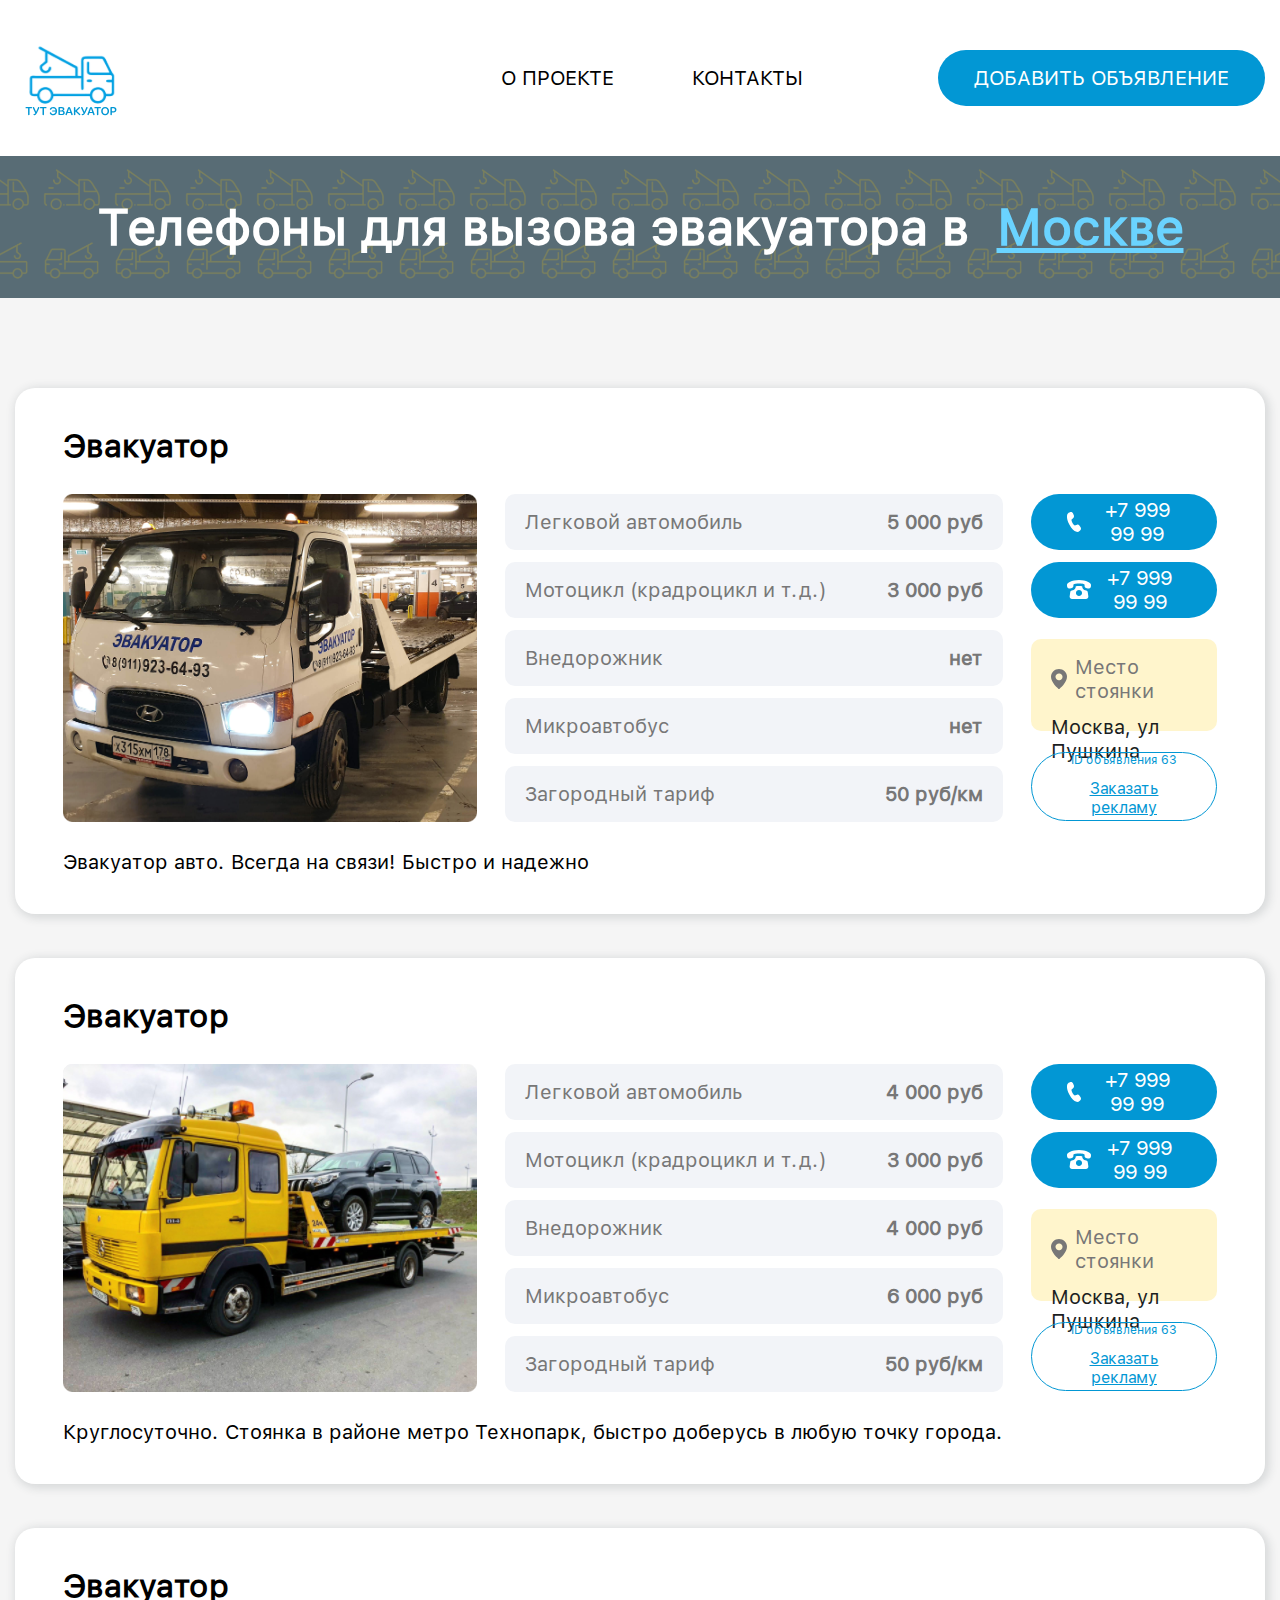
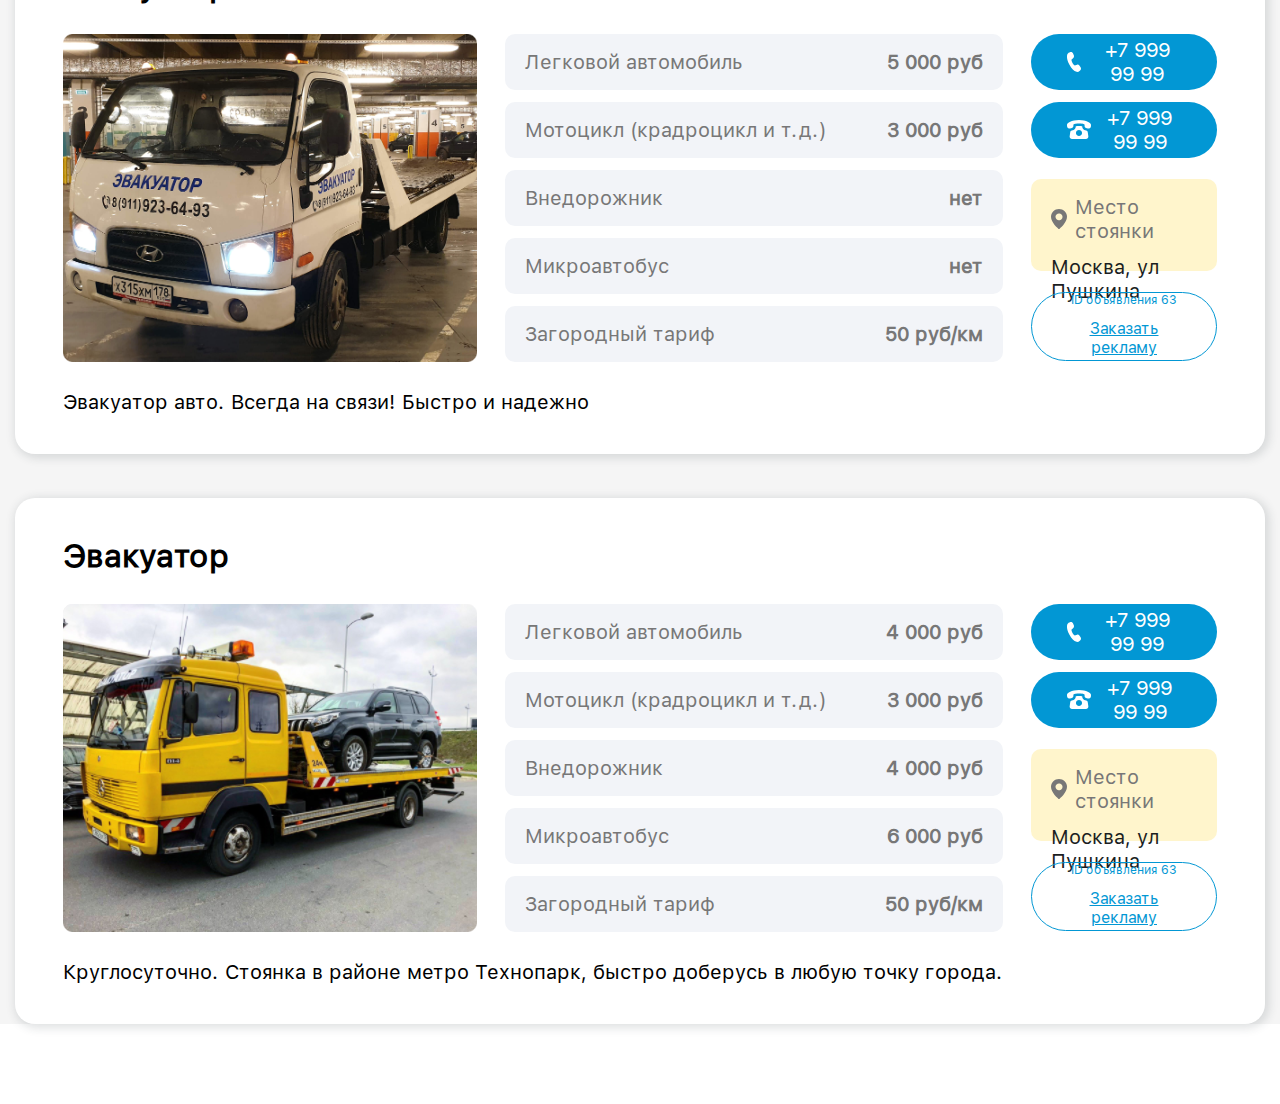
==== index.html @ b0861f3a "Finished with banner section" ====
<!DOCTYPE html>
<html lang="ru">

<head>
	<title>ТУТ ЭВАКУАТОР</title>
	<meta http-equiv="Content-type" content="text/html;charset=UTF-8" />
	<meta name="format-detection" content="telephone=no">
	<meta http-equiv="X-UA-Compatible" content="IE=edge">
	<link rel="stylesheet" href="https://cdn.jsdelivr.net/npm/swiper@10/swiper-bundle.min.css" />
	<link rel="stylesheet" href="css/style.css" />
	<!-- <link rel="icon" href="img/" type="image/x-icon"> -->
	<meta name="viewport" content="width=device-width, initial-scale=1.0, maximum-scale=1.0, user-scalable=0" />
</head>

<body>
	<div class="wrapper">
		<header class="header">
			<div class="header_container">
				<div class="header__content">
					<img class="header__logo" src="./assets/img/Logo.svg"></img>
					<div class="header__menu menu">
						<div class="menu__icon icon-menu">
							<a href="##"><span>о проекте</span></a>
							<a href="##"><span>контакты</span></a>
						</div>
						<nav class="menu__body">
							<ul class="menu__list">
								<li><a href="##" style="text-transform: uppercase;" class="menu__link">о проекте</a></li>
								<li><a href="##" style="text-transform: uppercase;" class="menu__link">контакты</a></li>
							</ul>
						</nav>
						<a href="##" style="text-transform: uppercase;" class="default__btn header__btn">Добавить
							объявление</a>
					</div>
				</div>
			</div>
		</header>
		<main class="main">
			<section class="banner">
				<div class="banner-bg">
					<div class="banner-bg_top"></div>
					<div class="banner-bg_bottom"></div>
					<h1>Телефоны для вызова эвакуатора в &nbsp; <span>Москве</span></h1>
				</div>
				<div class="banner__container">
					<div class="banner__content">
						<ul class="banner__list">
							<li class="banner__list-item">
								<p>Эвакуатор</p>
								<div class="banner__block">
									<img src="./assets/img/Ev1.png" alt="Evacuator1">
									<ul class="ev-param">
										<li class="ev-param-item">
											<span>Легковой автомобиль</span>
											<span>5 000 руб</span>
										</li>
										<li class="ev-param-item">
											<span>Мотоцикл (крадроцикл и т.д.)</span>
											<span>3 000 руб</span>
										</li>
										<li class="ev-param-item">
											<span>Внедорожник</span>
											<span>нет</span>
										</li>
										<li class="ev-param-item">
											<span>Микроавтобус</span>
											<span>нет</span>
										</li>
										<li class="ev-param-item">
											<span>Загородный тариф</span>
											<span>50 руб/км</span>
										</li>
									</ul>
									<div class="banner__btn-block">
										<a href="##" style="text-transform: uppercase;" class="default__btn banner-btn">
											<img style="width: 14px; height: 20px;" src="./assets/icon/phone.svg" alt="phone">
											+7 999 99 99
										</a>
										<a href="##" style="text-transform: uppercase;" class="default__btn banner-btn">
											<img style="width: 24px; height: 19px;" src="./assets/icon/st-tel.svg" alt="st-tel">
											+7 999 99 99
										</a>
										<div class="banner__stop">
											<span>
												<img style="width: 16px; height: 20px;" src="./assets/icon/dot.svg" alt="dotMap">
												Место стоянки
											</span>
											<span>Москва, ул Пушкина</span>
										</div>
										<a href="##" class="ev-btn">
											<span>ID объявления 63</span>
											<span>Заказать рекламу</span>
										</a>
									</div>
								</div>
								<span>Эвакуатор авто. Всегда на связи! Быстро и надежно</span>
							</li>
							<li class="banner__list-item">
								<p>Эвакуатор</p>
								<div class="banner__block">
									<img src="./assets/img/Ev2.png" alt="Evacuator2">
									<ul class="ev-param">
										<li class="ev-param-item">
											<span>Легковой автомобиль</span>
											<span>4 000 руб</span>
										</li>
										<li class="ev-param-item">
											<span>Мотоцикл (крадроцикл и т.д.)</span>
											<span>3 000 руб</span>
										</li>
										<li class="ev-param-item">
											<span>Внедорожник</span>
											<span>4 000 руб</span>
										</li>
										<li class="ev-param-item">
											<span>Микроавтобус</span>
											<span>6 000 руб</span>
										</li>
										<li class="ev-param-item">
											<span>Загородный тариф</span>
											<span>50 руб/км</span>
										</li>
									</ul>
									<div class="banner__btn-block">
										<a href="##" style="text-transform: uppercase;" class="default__btn banner-btn">
											<img style="width: 14px; height: 20px;" src="./assets/icon/phone.svg" alt="phone">
											+7 999 99 99
										</a>
										<a href="##" style="text-transform: uppercase;" class="default__btn banner-btn">
											<img style="width: 24px; height: 19px;" src="./assets/icon/st-tel.svg" alt="st-tel">
											+7 999 99 99
										</a>
										<div class="banner__stop">
											<span>
												<img style="width: 16px; height: 20px;" src="./assets/icon/dot.svg" alt="dotMap">
												Место стоянки
											</span>
											<span>Москва, ул Пушкина</span>
										</div>
										<a href="##" class="ev-btn">
											<span>ID объявления 63</span>
											<span>Заказать рекламу</span>
										</a>
									</div>
								</div>
								<span>Круглосуточно. Стоянка в районе метро Технопарк, быстро доберусь в любую точку
									города.</span>
							</li>
							<li class="banner__list-item">
								<p>Эвакуатор</p>
								<div class="banner__block">
									<img src="./assets/img/Ev1.png" alt="Evacuator1">
									<ul class="ev-param">
										<li class="ev-param-item">
											<span>Легковой автомобиль</span>
											<span>5 000 руб</span>
										</li>
										<li class="ev-param-item">
											<span>Мотоцикл (крадроцикл и т.д.)</span>
											<span>3 000 руб</span>
										</li>
										<li class="ev-param-item">
											<span>Внедорожник</span>
											<span>нет</span>
										</li>
										<li class="ev-param-item">
											<span>Микроавтобус</span>
											<span>нет</span>
										</li>
										<li class="ev-param-item">
											<span>Загородный тариф</span>
											<span>50 руб/км</span>
										</li>
									</ul>
									<div class="banner__btn-block">
										<a href="##" style="text-transform: uppercase;" class="default__btn banner-btn">
											<img style="width: 14px; height: 20px;" src="./assets/icon/phone.svg" alt="phone">
											+7 999 99 99
										</a>
										<a href="##" style="text-transform: uppercase;" class="default__btn banner-btn">
											<img style="width: 24px; height: 19px;" src="./assets/icon/st-tel.svg" alt="st-tel">
											+7 999 99 99
										</a>
										<div class="banner__stop">
											<span>
												<img style="width: 16px; height: 20px;" src="./assets/icon/dot.svg" alt="dotMap">
												Место стоянки
											</span>
											<span>Москва, ул Пушкина</span>
										</div>
										<a href="##" class="ev-btn">
											<span>ID объявления 63</span>
											<span>Заказать рекламу</span>
										</a>
									</div>
								</div>
								<span>Эвакуатор авто. Всегда на связи! Быстро и надежно</span>
							</li>
							<li class="banner__list-item">
								<p>Эвакуатор</p>
								<div class="banner__block">
									<img src="./assets/img/Ev2.png" alt="Evacuator2">
									<ul class="ev-param">
										<li class="ev-param-item">
											<span>Легковой автомобиль</span>
											<span>4 000 руб</span>
										</li>
										<li class="ev-param-item">
											<span>Мотоцикл (крадроцикл и т.д.)</span>
											<span>3 000 руб</span>
										</li>
										<li class="ev-param-item">
											<span>Внедорожник</span>
											<span>4 000 руб</span>
										</li>
										<li class="ev-param-item">
											<span>Микроавтобус</span>
											<span>6 000 руб</span>
										</li>
										<li class="ev-param-item">
											<span>Загородный тариф</span>
											<span>50 руб/км</span>
										</li>
									</ul>
									<div class="banner__btn-block">
										<a href="##" style="text-transform: uppercase;" class="default__btn banner-btn">
											<img style="width: 14px; height: 20px;" src="./assets/icon/phone.svg" alt="phone">
											+7 999 99 99
										</a>
										<a href="##" style="text-transform: uppercase;" class="default__btn banner-btn">
											<img style="width: 24px; height: 19px;" src="./assets/icon/st-tel.svg" alt="st-tel">
											+7 999 99 99
										</a>
										<div class="banner__stop">
											<span>
												<img style="width: 16px; height: 20px;" src="./assets/icon/dot.svg" alt="dotMap">
												Место стоянки
											</span>
											<span>Москва, ул Пушкина</span>
										</div>
										<a href="##" class="ev-btn">
											<span>ID объявления 63</span>
											<span>Заказать рекламу</span>
										</a>
									</div>
								</div>
								<span>Круглосуточно. Стоянка в районе метро Технопарк, быстро доберусь в любую точку
									города.</span>
							</li>
						</ul>
					</div>
				</div>
			</section>
		</main>
		<footer class="footer"></footer>
	</div>
	<!-- Подключаем Swiper -->
	<script src="https://cdn.jsdelivr.net/npm/swiper@10/swiper-bundle.min.js"></script>
	<!-- Подключаем файл JS скриптов -->
	<!-- <script src="js/headerSwiper.js"></script> -->
</body>

</html>
---- css/style.css ----
@charset "UTF-8";
/*Обнуление*/
* {
  padding: 0;
  margin: 0;
  border: 0;
}

*, *:before, *:after {
  box-sizing: border-box;
}

:focus, :active {
  outline: none;
}

a:focus, a:active {
  outline: none;
}

nav, footer, header, aside {
  display: block;
}

html, body {
  height: 100%;
  width: 100%;
  font-size: 100%;
  line-height: 1;
  font-size: 14px;
  -ms-text-size-adjust: 100%;
  -moz-text-size-adjust: 100%;
  -webkit-text-size-adjust: 100%;
}

input, button, textarea {
  font-family: inherit;
}

input::-ms-clear {
  display: none;
}

button {
  cursor: pointer;
}

button::-moz-focus-inner {
  padding: 0;
  border: 0;
}

a, a:visited {
  text-decoration: none;
}

a:hover {
  text-decoration: none;
}

ul li {
  list-style: none;
}

img {
  vertical-align: top;
}

h1, h2, h3, h4, h5, h6 {
  font-size: inherit;
  font-weight: inherit;
}

/*--------------------*/
:root {
  --white-color: #ffffff;
  --blue-color: #0297d4;
  --black-color: #000000;
  --yellow-color: #fff5cc;
  --grey-color: #f2f4f8;
  --lightblue-color: #36acde;
  --darkblue-color: #077aa9;
  --bluetext-color: #6ad3ff;
  --darkgreen-color: #586c75;
  --grey-background: #f5f5f5;
}

.header_container {
  position: relative;
  top: 0;
  left: 0;
  max-width: 1720px;
  margin: 0 auto;
  padding: 0 15px;
  background-color: var(--white-color);
}

.header__content {
  display: flex;
  height: 156px;
  align-items: center;
  justify-content: space-between;
}

.header__logo {
  cursor: pointer;
}

.menu {
  display: flex;
  align-items: center;
  gap: 135px;
}

.menu__icon {
  display: none;
}

.menu__list {
  display: flex;
}
.menu__list :not(:last-child) {
  margin-right: 78px;
}

.menu__link {
  color: var(--black-color);
  font-size: 20px;
  font-weight: 400;
  line-height: 120%;
  text-transform: uppercase;
}

.default__btn {
  background-color: var(--blue-color);
  color: var(--white-color);
  padding: 16px 36px;
  height: 56px;
  text-transform: uppercase;
  font-size: 20px;
  line-height: 120%;
  border: none;
  text-align: center;
  border-radius: 50px;
  transition: background-color 0.3s ease 0s;
}

.default__btn:hover {
  background-color: var(--lightblue-color);
}

.default__btn:focus:active {
  background-color: var(--darkblue-color);
}

:root {
  --white-color: #ffffff;
  --blue-color: #0297d4;
  --black-color: #000000;
  --yellow-color: #fff5cc;
  --grey-color: #f2f4f8;
  --lightblue-color: #36acde;
  --darkblue-color: #077aa9;
  --bluetext-color: #6ad3ff;
  --darkgreen-color: #586c75;
  --grey-background: #f5f5f5;
}

[class*=__container] {
  max-width: 1430px;
  margin: 0 auto;
  padding: 0 15px;
}

body._lock {
  overflow: hidden;
}

.wrapper {
  overflow: hidden;
  display: flex;
  flex-direction: column;
  min-height: 100%;
}

body {
  font-family: SFProText;
  font-size: 20px;
}

:root {
  --white-color: #ffffff;
  --blue-color: #0297d4;
  --black-color: #000000;
  --yellow-color: #fff5cc;
  --grey-color: #f2f4f8;
  --lightblue-color: #36acde;
  --darkblue-color: #077aa9;
  --bluetext-color: #6ad3ff;
  --darkgreen-color: #586c75;
  --grey-background: #f5f5f5;
}

.banner {
  background-color: var(--grey-background);
}

.banner-bg {
  position: relative;
  height: 142px;
  width: 100%;
  background-color: var(--darkgreen-color);
}
.banner-bg span {
  text-decoration: underline;
  color: var(--bluetext-color);
}

.banner-bg h1 {
  position: absolute;
  width: 100%;
  height: 100%;
  top: 0;
  left: 0;
  color: var(--white-color);
  font-size: 50px;
  line-height: 120%;
  letter-spacing: 0%;
  font-weight: 600;
  display: flex;
  justify-content: center;
  align-items: center;
}

.banner-bg_bottom,
.banner-bg_top {
  background-position: center;
  background-size: contain;
  background-repeat: repeat;
  height: 71px;
  width: 100%;
}

.banner-bg_top {
  background-image: url("../../assets/icon/truck1.png");
}

.banner-bg_bottom {
  background-image: url("../../assets/icon/truck2.png");
}

.banner__content {
  margin: 90px 0 80px 0;
}

.banner__list {
  list-style-type: none;
}
.banner__list > li:not(:last-child) {
  margin-bottom: 44px;
}

.banner__list-item {
  width: 100%;
  height: 526px;
  background-color: var(--white-color);
  border: none;
  border-radius: 20px;
  box-shadow: 2px 2px 10px 2px rgba(39, 52, 58, 0.15);
  padding: 40px 48px;
  display: flex;
  flex-direction: column;
  gap: 28px;
}
.banner__list-item p {
  color: var(--black-color);
  font-size: 32px;
  font-weight: 600;
  line-height: 118.75%;
}
.banner__list-item span {
  color: var(--black-color);
  font-size: 20px;
  font-weight: 400;
  line-height: 120%;
}

.banner__block {
  display: flex;
  gap: 28px;
}

.ev-param {
  list-style-type: none;
}
.ev-param > li:not(:last-child) {
  margin-bottom: 12px;
}

.ev-param-item {
  display: flex;
  justify-content: space-between;
  align-items: center;
  height: 56px;
  width: 498px;
  padding: 16px 20px;
  background-color: var(--grey-color);
  border: none;
  border-radius: 10px;
}
.ev-param-item span {
  color: #777777;
  font-size: 20px;
  font-weight: 400;
  line-height: 120%;
}
.ev-param-item span:last-child {
  font-weight: 600;
}

.banner__btn-block {
  width: 100%;
  display: flex;
  flex-direction: column;
}
.banner__btn-block a {
  display: flex;
  justify-content: center;
  gap: 12px;
  align-items: center;
}
.banner__btn-block > a:nth-child(2) {
  gap: 8px;
}

.banner-btn:not(:last-child) {
  margin-bottom: 12px;
}

.banner__btn-block a:nth-child(2) {
  margin-bottom: 21px;
}

.banner__stop {
  background-color: var(--yellow-color);
  border: none;
  border-radius: 10px;
  height: 92px;
  display: flex;
  flex-direction: column;
  gap: 12px;
  padding: 16px 20px;
  margin-bottom: 21px;
}
.banner__stop > span:nth-child(1) {
  display: flex;
  gap: 8px;
  align-items: center;
  color: #777777;
  font-weight: 400;
  line-height: 120%;
}
.banner__stop > span:nth-child(2) {
  color: #1b1e1f;
  font-weight: 400;
  line-height: 120%;
}

.ev-btn {
  background-color: inherit;
  border-radius: 50px;
  box-sizing: border-box;
  height: 69px;
  border: 1px solid var(--blue-color);
  padding: 16px 36px;
  display: flex;
  flex-direction: column;
  text-align: center;
  gap: 4px;
  transition: all 0.3s ease 0s;
}
.ev-btn > span:first-child {
  color: var(--blue-color);
  font-size: 12px;
  font-weight: 500;
  line-height: 116.6666666667%;
}
.ev-btn > span:last-child {
  color: var(--blue-color);
  font-size: 16px;
  font-weight: 400;
  text-decoration-line: underline;
  line-height: 118.75%;
}

.ev-btn:hover {
  background-color: var(--blue-color);
}
.ev-btn:hover span {
  color: var(--white-color);
}

.ev-btn:focus:active {
  background-color: var(--darkblue-color);
}
.ev-btn:focus:active span {
  color: var(--white-color);
}

@font-face {
  font-family: "SFProRounded";
  src: url("../../assets/fonts/SF-Pro-Rounded-Semibold.woff2") format("woff2");
  font-style: normal;
  font-weight: 600;
}
@font-face {
  font-family: "SFProText";
  src: url("../../assets/fonts/SF-Pro-Text-Regular.woff2") format("woff2");
  font-style: normal;
  font-weight: 400;
}
@font-face {
  font-family: "SFProRounded";
  src: url("../../assets/fonts/SF-Pro-Text-Medium.woff2") format("woff2");
  font-style: normal;
  font-weight: 500;
}
@font-face {
  font-family: "SFProRounded";
  src: url("../../assets/fonts/SF-Pro-Text-Semibold.woff2") format("woff2");
  font-style: normal;
  font-weight: 600;
}
@font-face {
  font-family: "SFProRounded";
  src: url("../../assets/fonts/SF-Pro-Text-Bold.woff2") format("woff2");
  font-style: normal;
  font-weight: 700;
}
:root {
  --white-color: #ffffff;
  --blue-color: #0297d4;
  --black-color: #000000;
  --yellow-color: #fff5cc;
  --grey-color: #f2f4f8;
  --lightblue-color: #36acde;
  --darkblue-color: #077aa9;
  --bluetext-color: #6ad3ff;
  --darkgreen-color: #586c75;
  --grey-background: #f5f5f5;
}
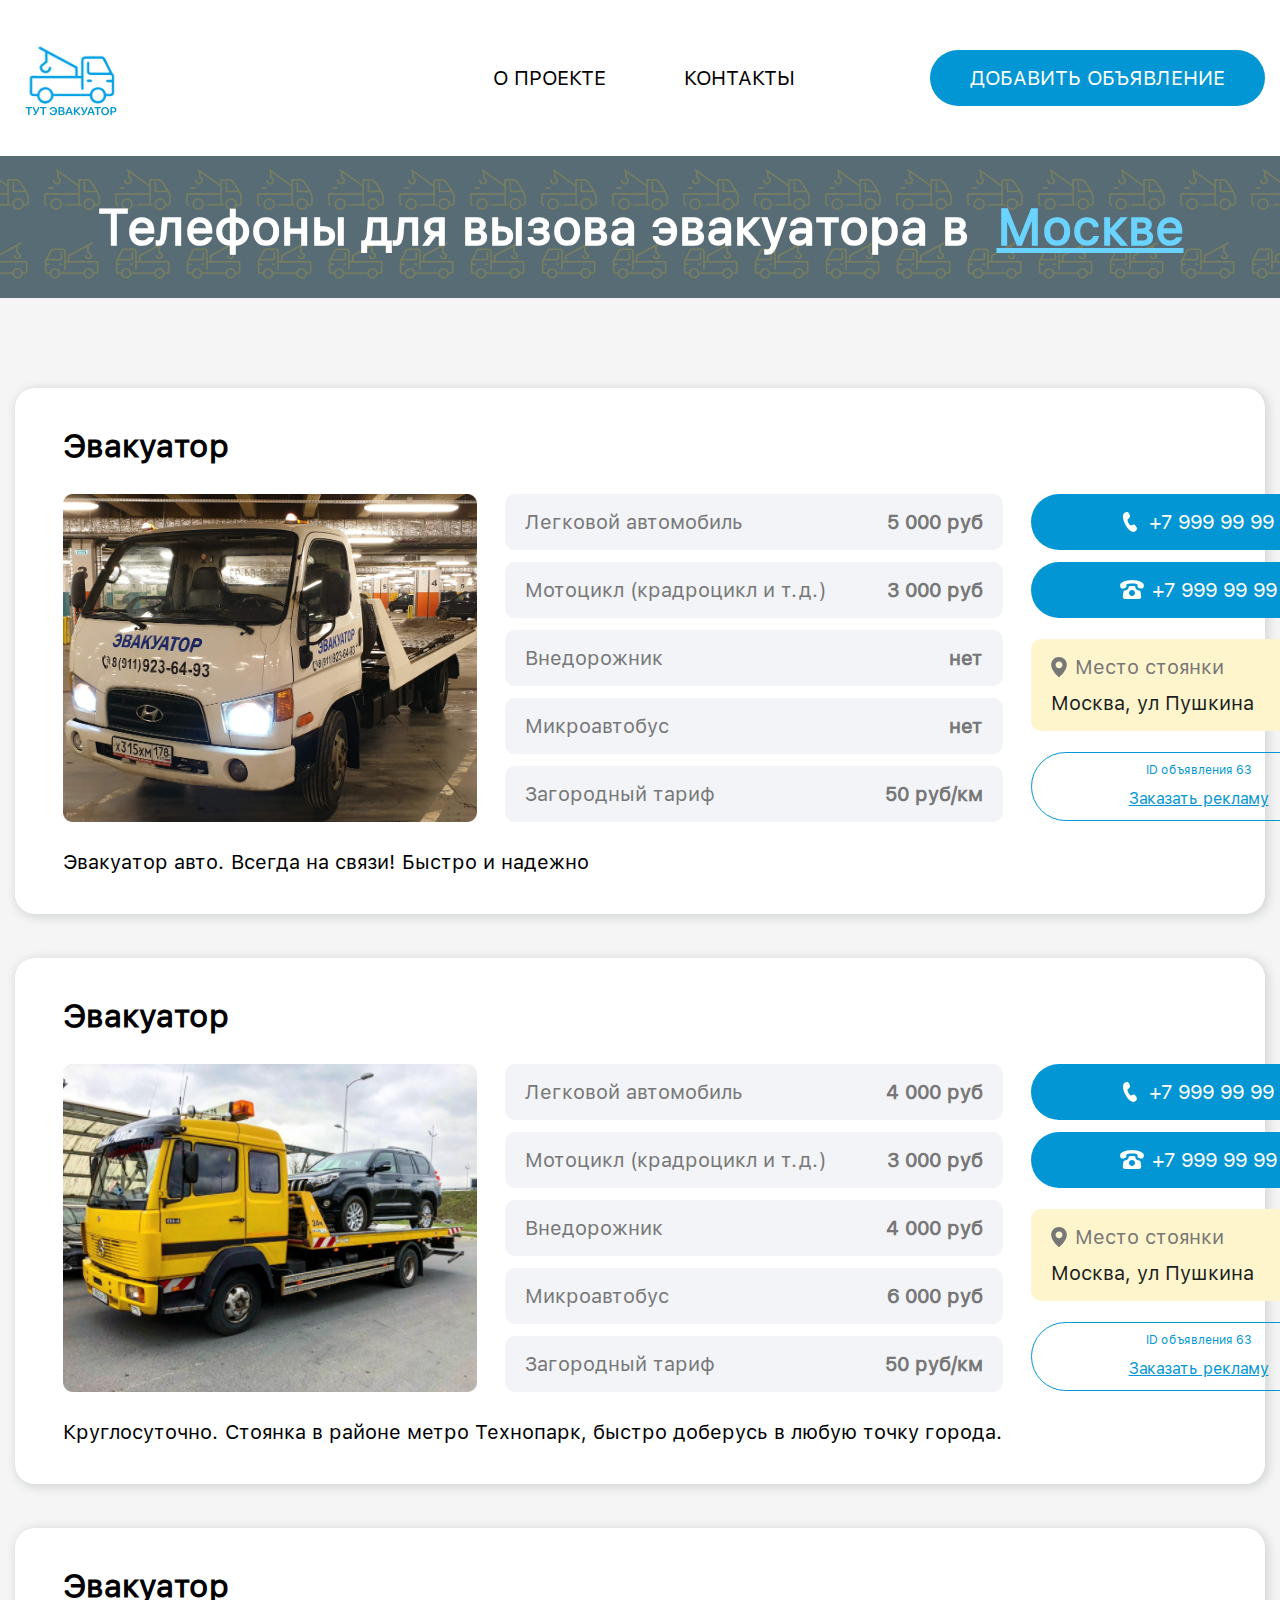
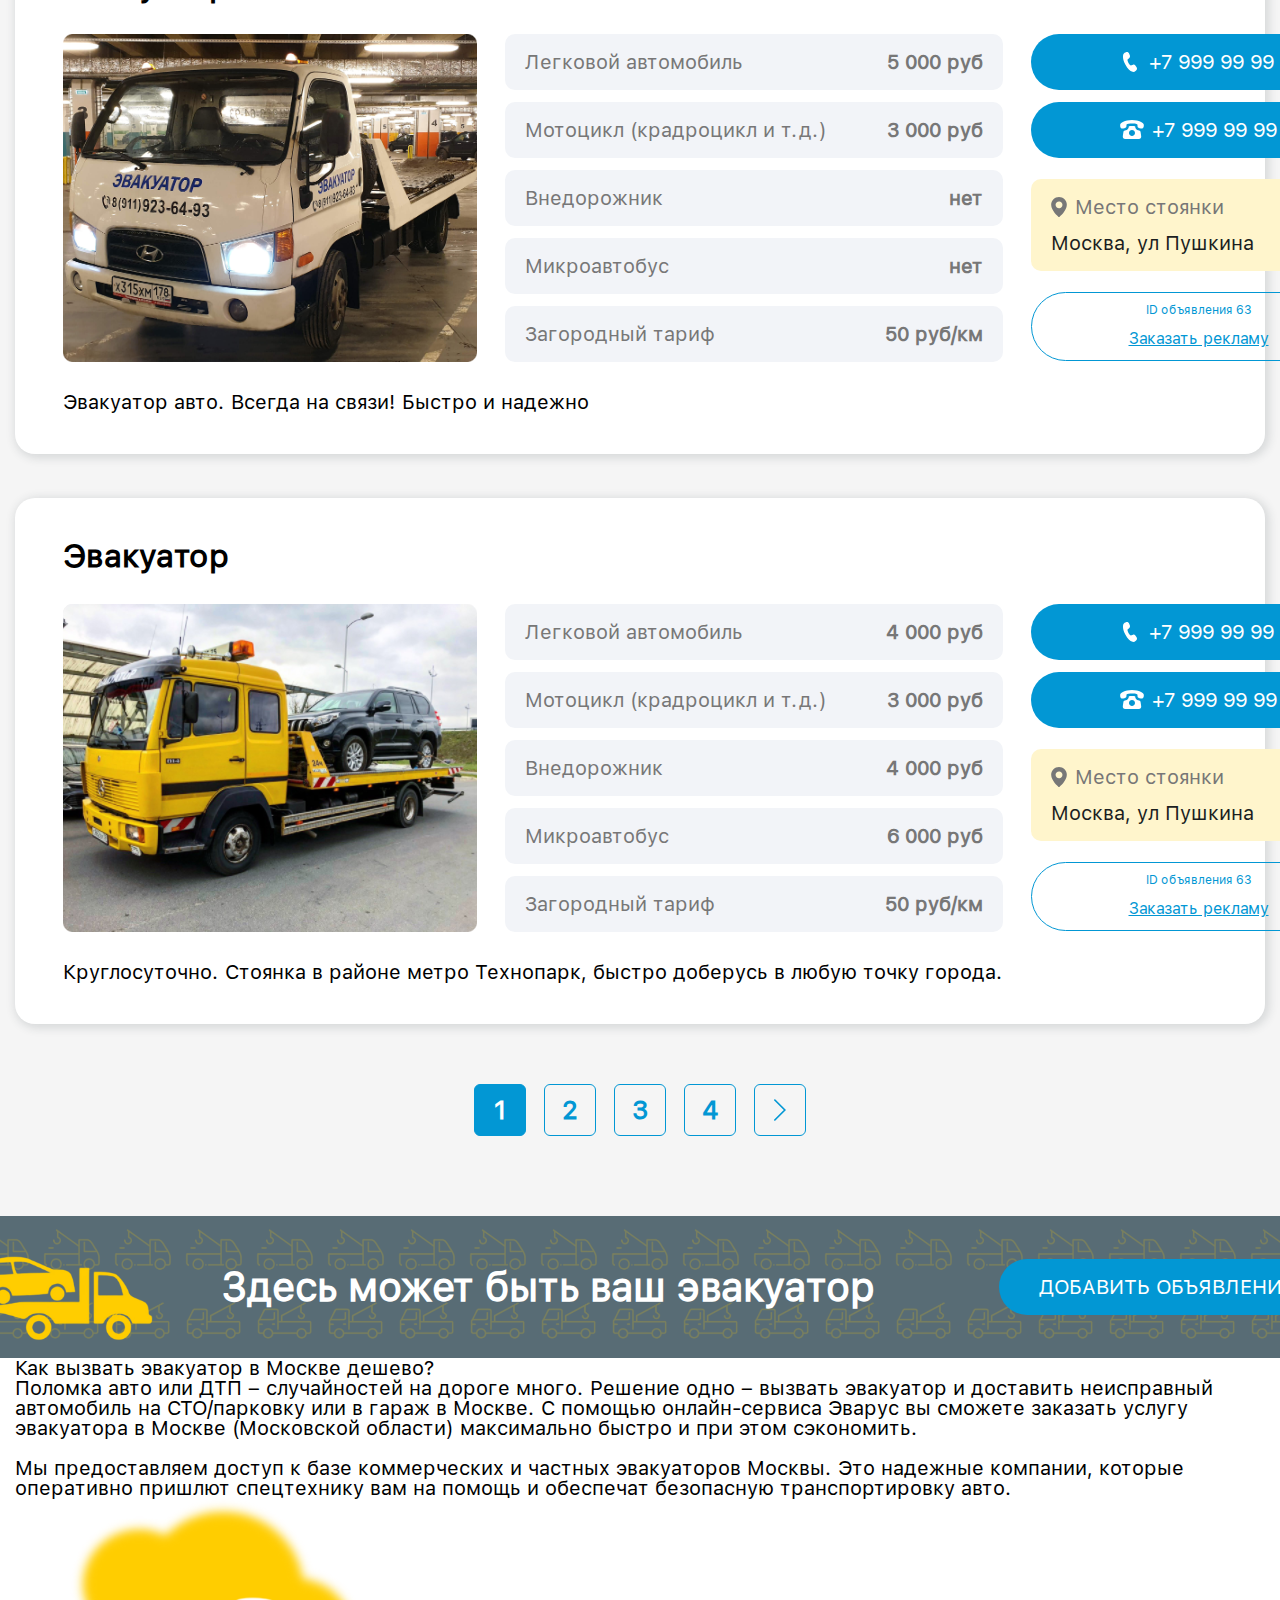
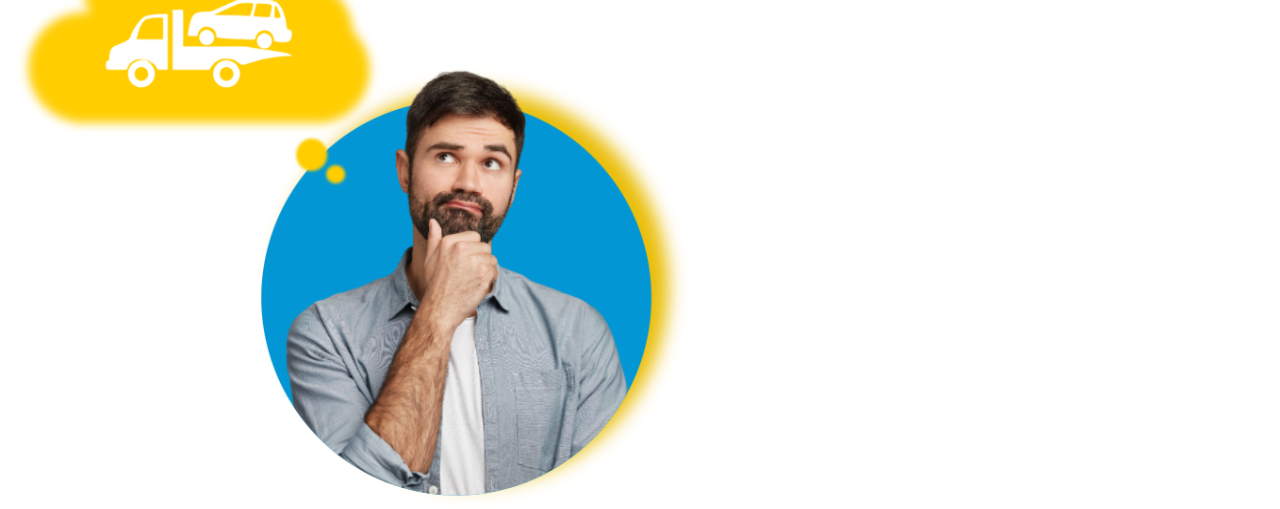
==== commit e23740e7: "Started with callCheaply section in project" ====
--- a/index.html
+++ b/index.html
@@ -248,6 +248,56 @@
 									города.</span>
 							</li>
 						</ul>
+						<ul class="banner__page-list">
+							<a href="##">
+								<li>1</li>
+							</a>
+							<a href="##">
+								<li>2</li>
+							</a>
+							<a href="##">
+								<li>3</li>
+							</a>
+							<a href="##">
+								<li>4</li>
+							</a>
+							<a href="##">
+								<li>
+									<img src="./assets/icon/right-arrow.svg" style="width: 12px;height: 24px;" alt="rightArrow">
+								</li>
+							</a>
+						</ul>
+					</div>
+				</div>
+			</section>
+			<section class="callCheaply">
+				<div class="callCheaply__banner banner-bg">
+					<div class="banner-bg_top"></div>
+					<div class="banner-bg_bottom"></div>
+					<div class="__container banner-info">
+						<img src="./assets/icon/Illustration.png" style="width: 244px;height: 142px;" alt="Yellow Truck">
+						<p>Здесь может быть ваш эвакуатор</p>
+						<a href="##" style="text-transform: uppercase;" class="default__btn header__btn">Добавить
+							объявление</a>
+					</div>
+				</div>
+				<div class="callCheaply__container">
+					<div class="callCheaply__content">
+						<div class="callCheaply__block-text block-text">
+							<h2 class="block-text__title">Как вызвать эвакуатор в Москве
+								дешево?</h2>
+							<p class="block-text__text">Поломка авто или ДТП – случайностей на дороге много. Решение одно –
+								вызвать эвакуатор и доставить неисправный автомобиль на СТО/парковку или в гараж в Москве.
+								С помощью онлайн-сервиса Эварус вы сможете заказать услугу эвакуатора в Москве (Московской
+								области) максимально быстро и при этом сэкономить.
+								<br><br>
+								Мы предоставляем доступ к базе коммерческих и частных эвакуаторов Москвы. Это надежные компании,
+								которые оперативно пришлют спецтехнику вам на помощь и обеспечат безопасную транспортировку
+								авто.
+							</p>
+						</div>
+						<img src="./assets/img/callImage.png" style="width: 677px; height: 611px;" loading="lazy"
+							alt="callImage">
 					</div>
 				</div>
 			</section>
--- a/css/style.css
+++ b/css/style.css
@@ -136,6 +136,7 @@
   color: var(--white-color);
   padding: 16px 36px;
   height: 56px;
+  width: 335px;
   text-transform: uppercase;
   font-size: 20px;
   line-height: 120%;
@@ -250,7 +251,7 @@
 }
 
 .banner__content {
-  margin: 90px 0 80px 0;
+  padding: 90px 0 80px 0;
 }
 
 .banner__list {
@@ -405,6 +406,62 @@
 }
 .ev-btn:focus:active span {
   color: var(--white-color);
+}
+
+.banner__page-list {
+  margin-top: 60px;
+  display: flex;
+  justify-content: center;
+}
+.banner__page-list a {
+  width: 52px;
+  height: 52px;
+  border-radius: 6px;
+  border: 1px solid var(--blue-color);
+  color: var(--blue-color);
+  font-size: 26px;
+  font-weight: 600;
+  line-height: 119.2307692308%;
+  text-align: center;
+  text-transform: uppercase;
+  padding: 10px;
+}
+.banner__page-list a > li {
+  display: flex;
+  justify-content: center;
+}
+.banner__page-list a:not(:last-child) {
+  margin-right: 18px;
+}
+.banner__page-list a:nth-child(1) {
+  background-color: var(--blue-color);
+  color: var(--white-color);
+}
+.banner__page-list a:last-child {
+  padding: 13px 10px 10px 10px;
+}
+
+.callCheaply__banner {
+  position: relative;
+}
+
+.banner-info {
+  position: absolute;
+  height: 100%;
+  top: 0;
+  left: 50%;
+  transform: translate(-50%, 0%);
+  display: flex;
+  min-width: 1430px;
+  justify-content: center;
+  align-items: center;
+}
+.banner-info p {
+  color: var(--white-color);
+  font-size: 40px;
+  font-weight: 600;
+  line-height: 120%;
+  margin: 0 125px 0 31px;
 }
 
 @font-face {
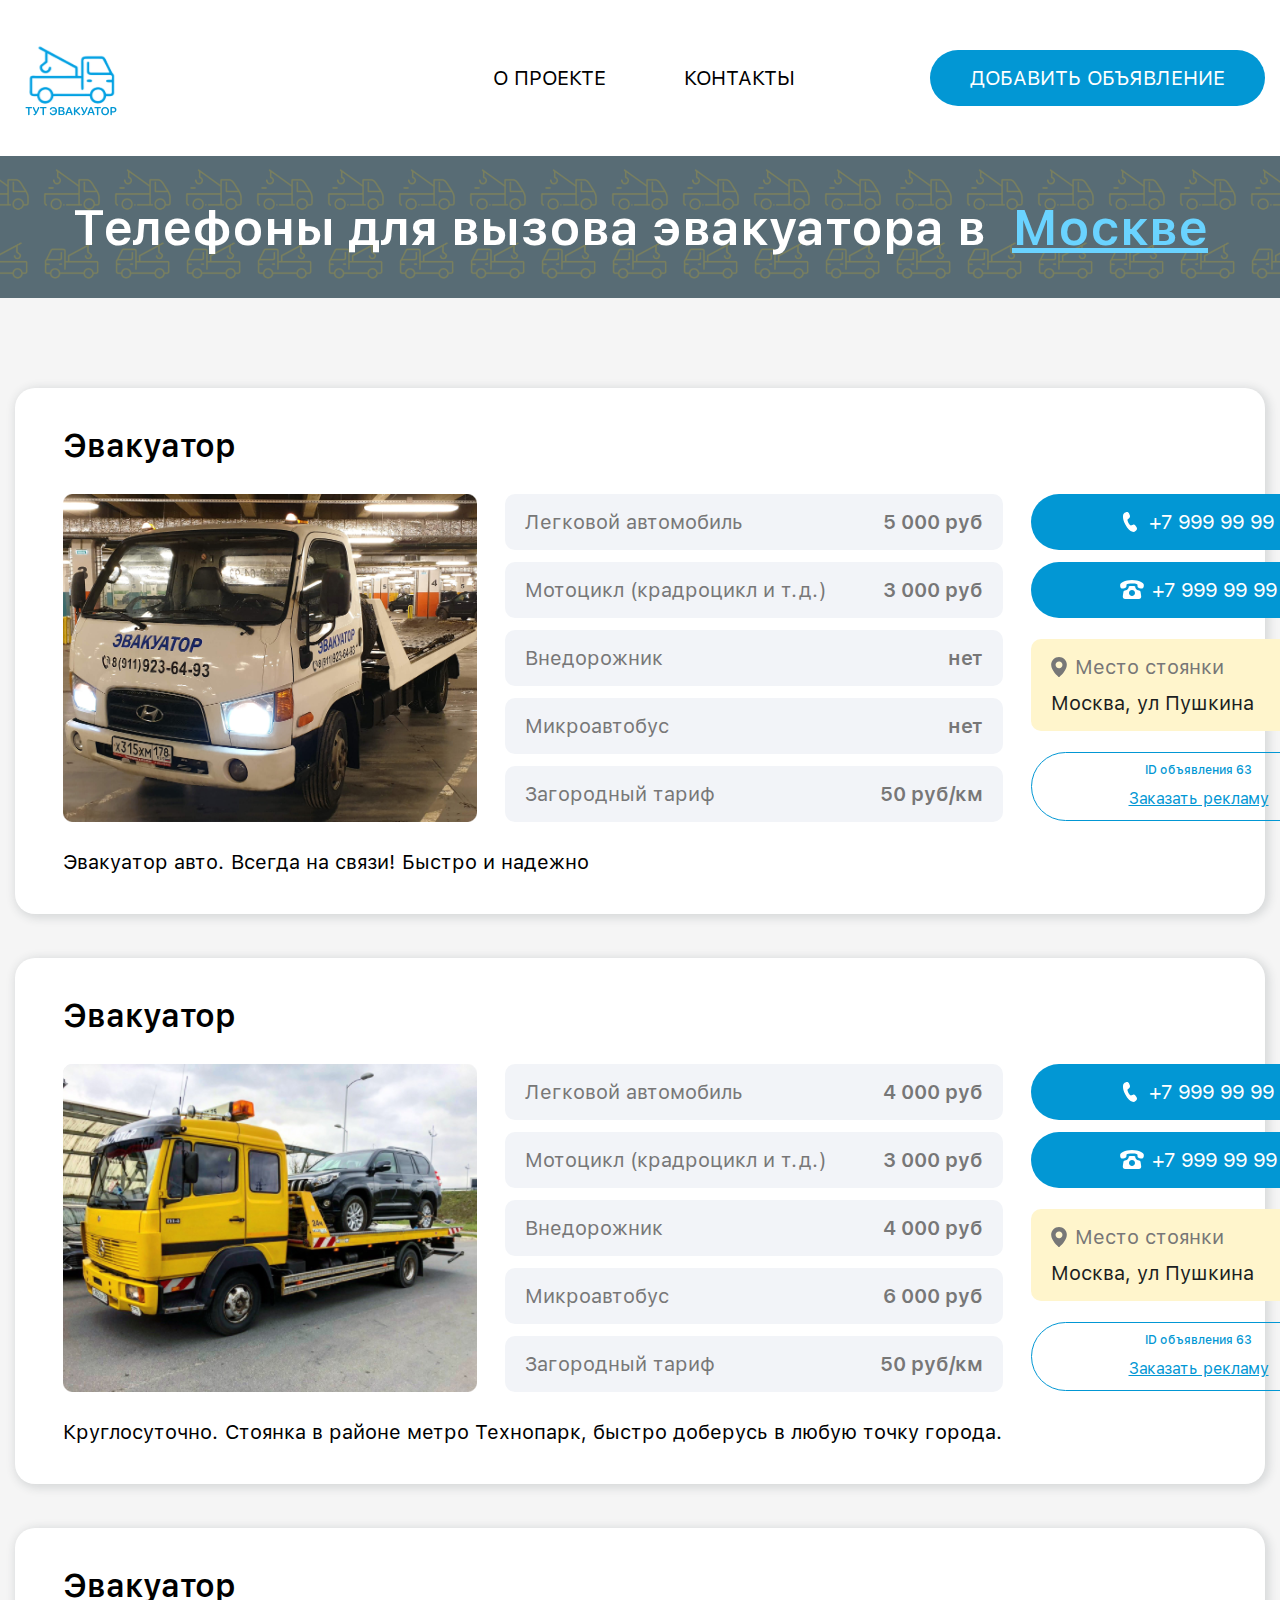
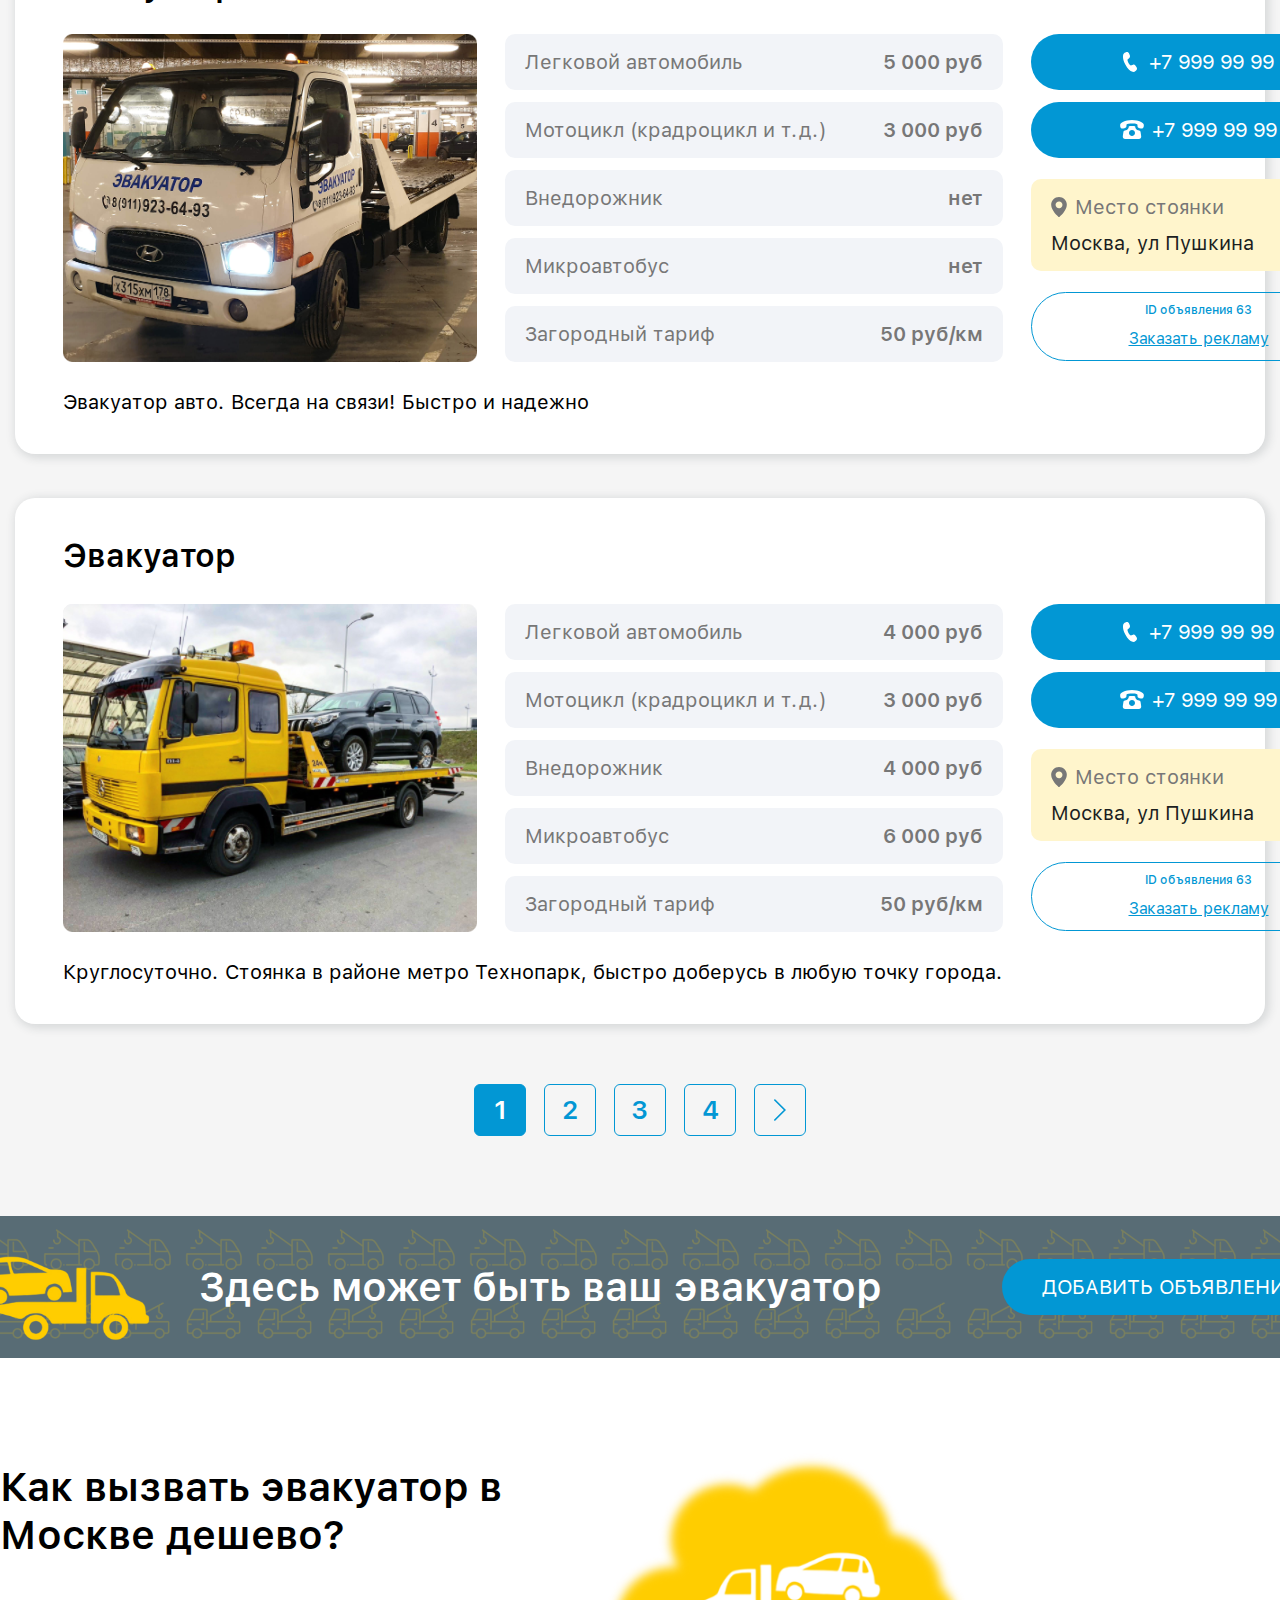
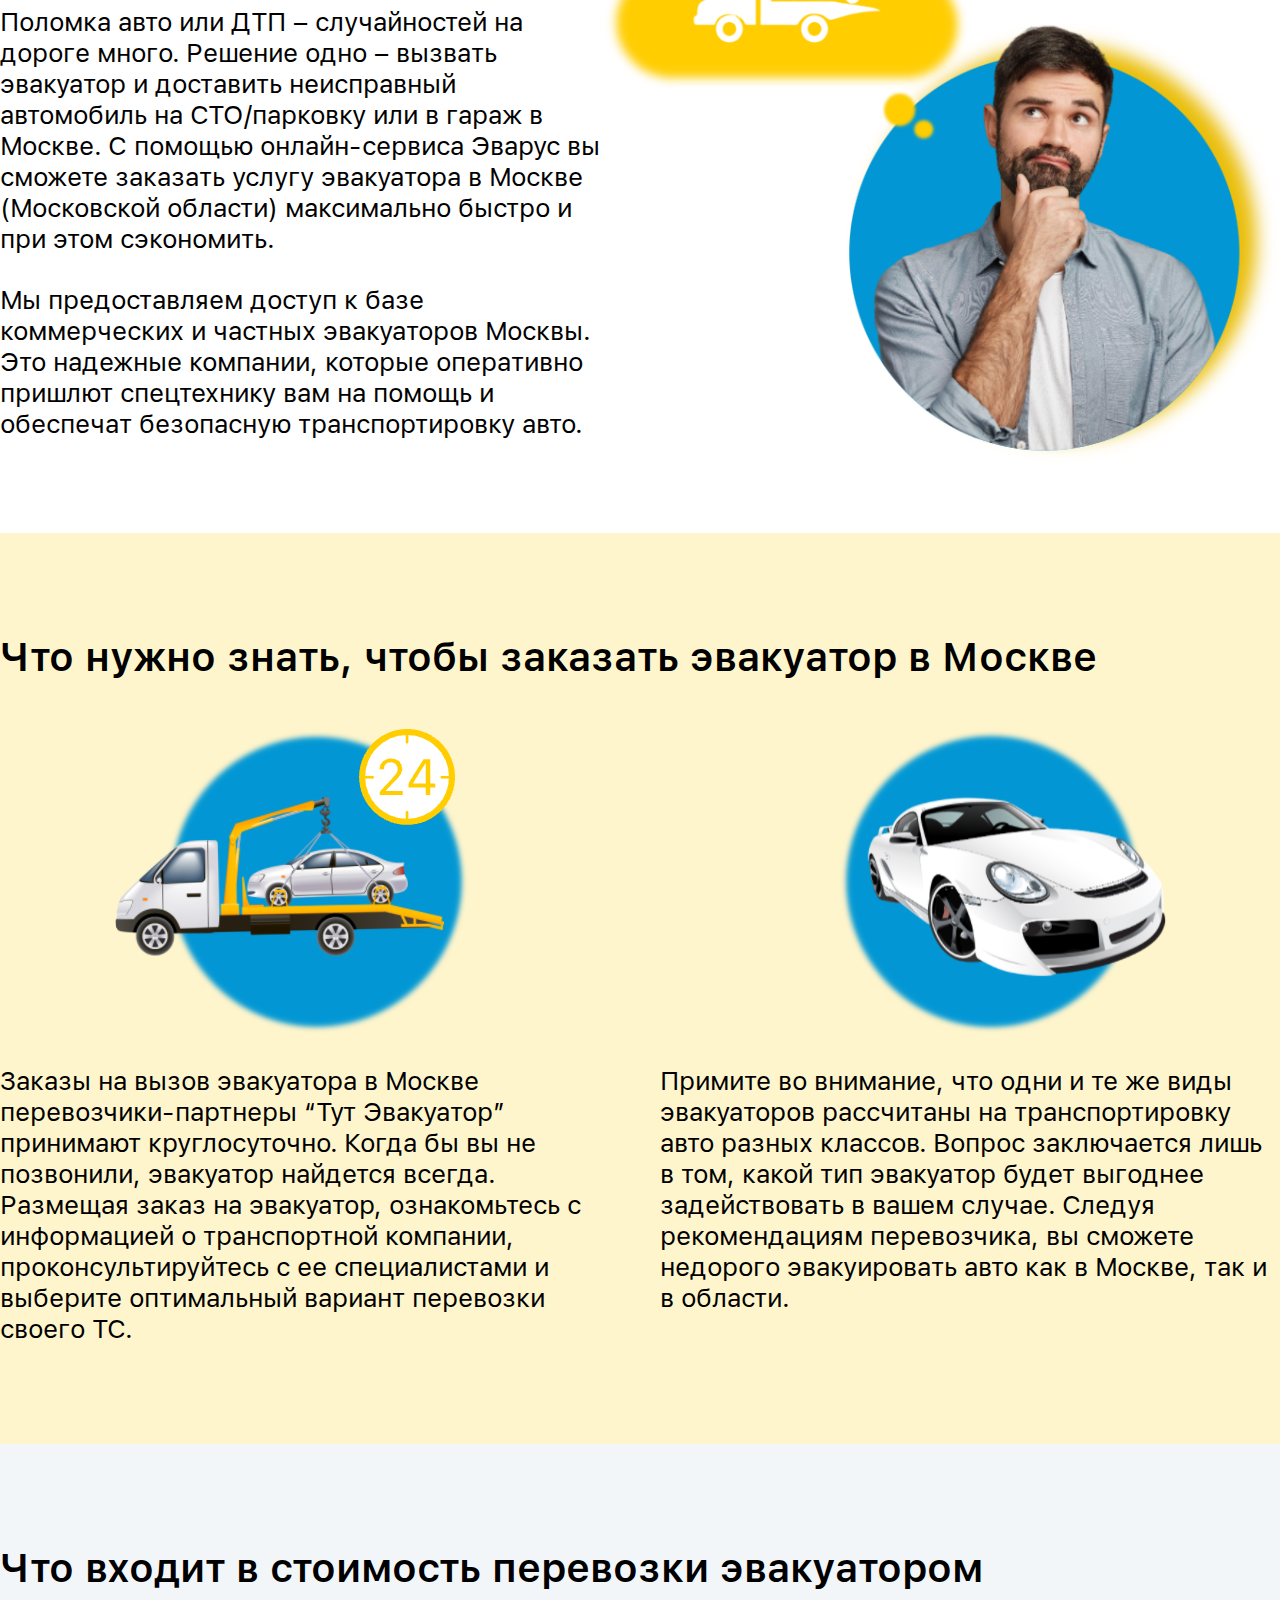
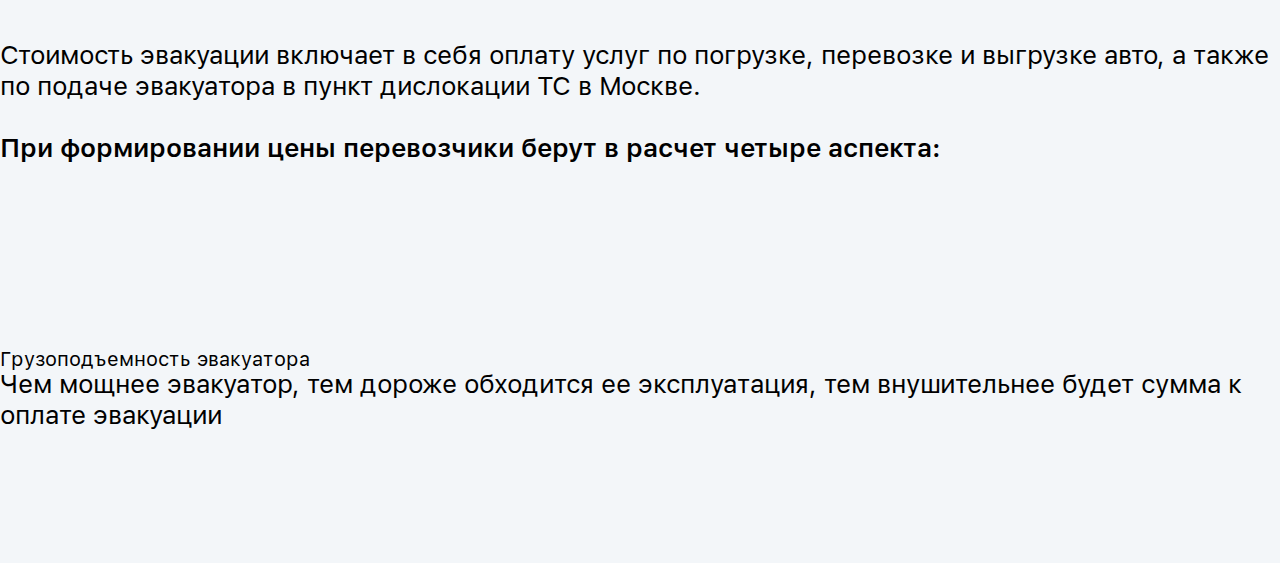
==== commit 01147eed: "Working with price section in project" ====
--- a/index.html
+++ b/index.html
@@ -301,6 +301,62 @@
 					</div>
 				</div>
 			</section>
+			<section class="needToKnow">
+				<div class="needToKnow__container">
+					<div class="needToKnow__content">
+						<h2>Что нужно знать, чтобы заказать эвакуатор в Москве</h2>
+						<div class="needToKnow__images">
+							<img src="./assets/img/need1.png" alt="TruckNeed1">
+							<img src="./assets/img/need2.png" alt="TruckNeed2">
+						</div>
+						<div class="needToKnow__blocktext">
+							<p>
+								Заказы на вызов эвакуатора в Москве перевозчики-партнеры “Тут Эвакуатор” принимают
+								круглосуточно. Когда бы вы не позвонили, эвакуатор найдется всегда. Размещая заказ
+								на эвакуатор, ознакомьтесь с информацией о транспортной компании, проконсультируйтесь
+								с ее специалистами и выберите оптимальный вариант перевозки своего ТС.
+							</p>
+							<p>
+								Примите во внимание, что одни и те же виды эвакуаторов рассчитаны на транспортировку авто разных
+								классов. Вопрос заключается лишь в том, какой тип эвакуатор будет выгоднее задействовать в вашем
+								случае. Следуя рекомендациям перевозчика, вы сможете недорого эвакуировать авто как в Москве,
+								так и в области.
+							</p>
+						</div>
+					</div>
+				</div>
+			</section>
+			<section class="price">
+				<div class="price__container">
+					<div class="price__content">
+						<h2>Что входит в стоимость перевозки эвакуатором</h2>
+						<p>Стоимость эвакуации включает в себя оплату услуг по погрузке, перевозке и выгрузке авто,
+							а также по подаче эвакуатора в пункт дислокации ТС в Москве.
+							<br><br>
+							<span>
+								При формировании цены перевозчики берут в расчет четыре аспекта:
+							</span>
+						</p>
+						<div class="price__block-columns">
+							<div class="price-column">
+								<canvas>
+									<img src="./assets/icon/1.svg" alt="Truck">
+								</canvas>
+								<h3>
+									Грузоподъемность эвакуатора
+								</h3>
+								<p>
+									Чем мощнее эвакуатор, тем дороже обходится ее эксплуатация, тем внушительнее будет
+									сумма к оплате эвакуации
+								</p>
+							</div>
+							<div class="price-column"></div>
+							<div class="price-column"></div>
+							<div class="price-column"></div>
+						</div>
+					</div>
+				</div>
+			</section>
 		</main>
 		<footer class="footer"></footer>
 	</div>
--- a/css/style.css
+++ b/css/style.css
@@ -461,7 +461,112 @@
   font-size: 40px;
   font-weight: 600;
   line-height: 120%;
-  margin: 0 125px 0 31px;
+  margin: 0 121px 0 11px;
+}
+
+.callCheaply__container {
+  padding: 95px 0 69px 0;
+}
+
+.callCheaply__content {
+  display: flex;
+  justify-content: space-between;
+}
+
+.callCheaply__block-text {
+  max-width: 698px;
+}
+
+.block-text {
+  display: flex;
+  flex-direction: column;
+  gap: 48px;
+  align-items: center;
+  padding: 10px 0;
+}
+
+.block-text__title {
+  color: var(--dark-color);
+  font-size: 40px;
+  font-weight: 600;
+  line-height: 120%;
+}
+
+.block-text__text {
+  font-weight: 400;
+  font-size: 26px;
+  line-height: 119.2307692308%;
+}
+
+.needToKnow {
+  background-color: var(--yellow-color);
+}
+
+.needToKnow__container {
+  padding: 100px 0;
+}
+
+.needToKnow__content {
+  display: flex;
+  flex-direction: column;
+}
+.needToKnow__content h2 {
+  color: var(--dark-color);
+  font-size: 40px;
+  font-weight: 600;
+  line-height: 120%;
+  margin-bottom: 48px;
+}
+
+.needToKnow__images {
+  display: flex;
+  width: 1055px;
+  justify-content: space-between;
+  margin: 0 auto;
+  margin-bottom: 32px;
+}
+
+.needToKnow__blocktext {
+  display: flex;
+  gap: 40px;
+}
+.needToKnow__blocktext > p {
+  width: 680px;
+  font-size: 26px;
+  font-weight: 400;
+  line-height: 119.2307692308%;
+}
+
+.price {
+  background-color: #f3f6f9;
+}
+
+.price__container {
+  padding: 100px 0;
+}
+
+.price__content {
+  display: flex;
+  flex-direction: column;
+}
+.price__content h2 {
+  color: var(--dark-color);
+  font-size: 40px;
+  font-weight: 600;
+  line-height: 120%;
+  margin-bottom: 48px;
+}
+.price__content p {
+  color: var(--dark-color);
+  font-size: 26px;
+  font-weight: 400;
+  line-height: 119.2307692308%;
+  margin-bottom: 32px;
+}
+.price__content p > span {
+  font-weight: 600;
+  font-size: 26px;
+  line-height: 1px;
 }
 
 @font-face {
@@ -477,19 +582,19 @@
   font-weight: 400;
 }
 @font-face {
-  font-family: "SFProRounded";
+  font-family: "SFProText";
   src: url("../../assets/fonts/SF-Pro-Text-Medium.woff2") format("woff2");
   font-style: normal;
   font-weight: 500;
 }
 @font-face {
-  font-family: "SFProRounded";
+  font-family: "SFProText";
   src: url("../../assets/fonts/SF-Pro-Text-Semibold.woff2") format("woff2");
   font-style: normal;
   font-weight: 600;
 }
 @font-face {
-  font-family: "SFProRounded";
+  font-family: "SFProText";
   src: url("../../assets/fonts/SF-Pro-Text-Bold.woff2") format("woff2");
   font-style: normal;
   font-weight: 700;
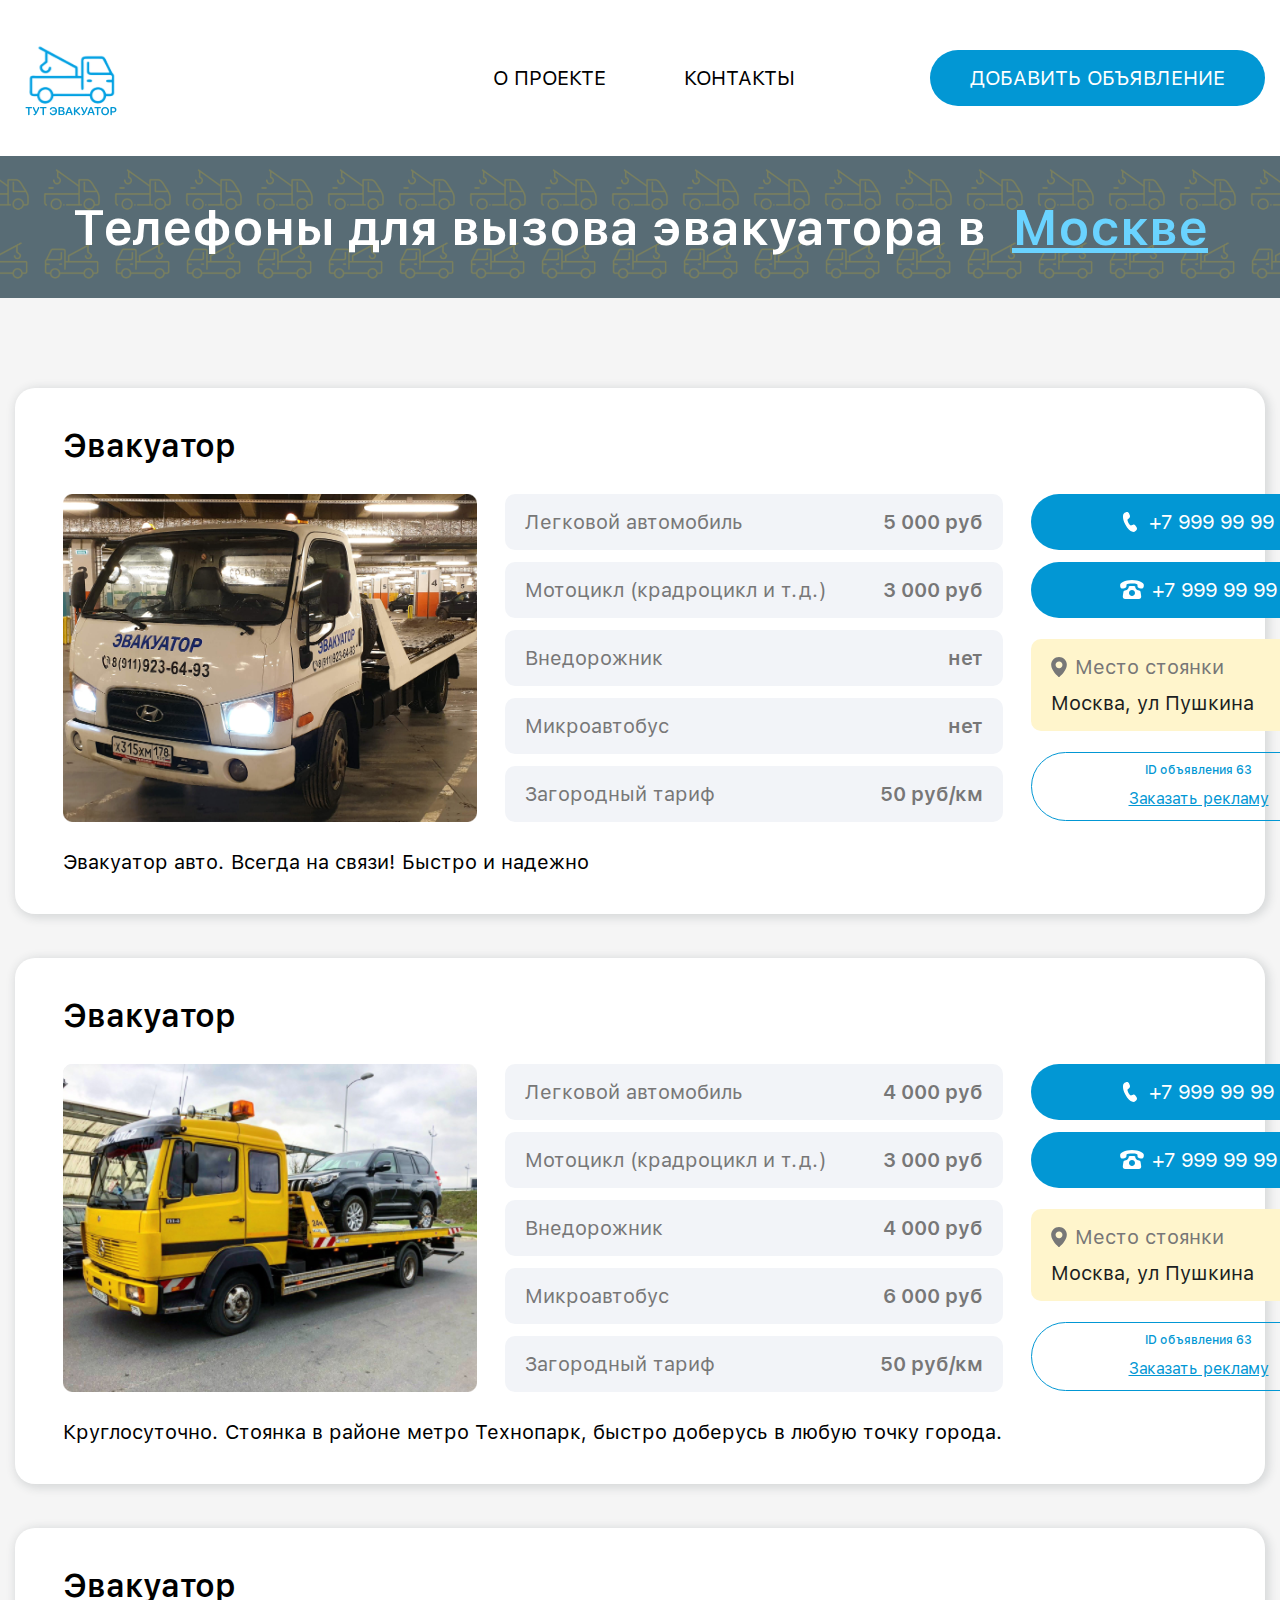
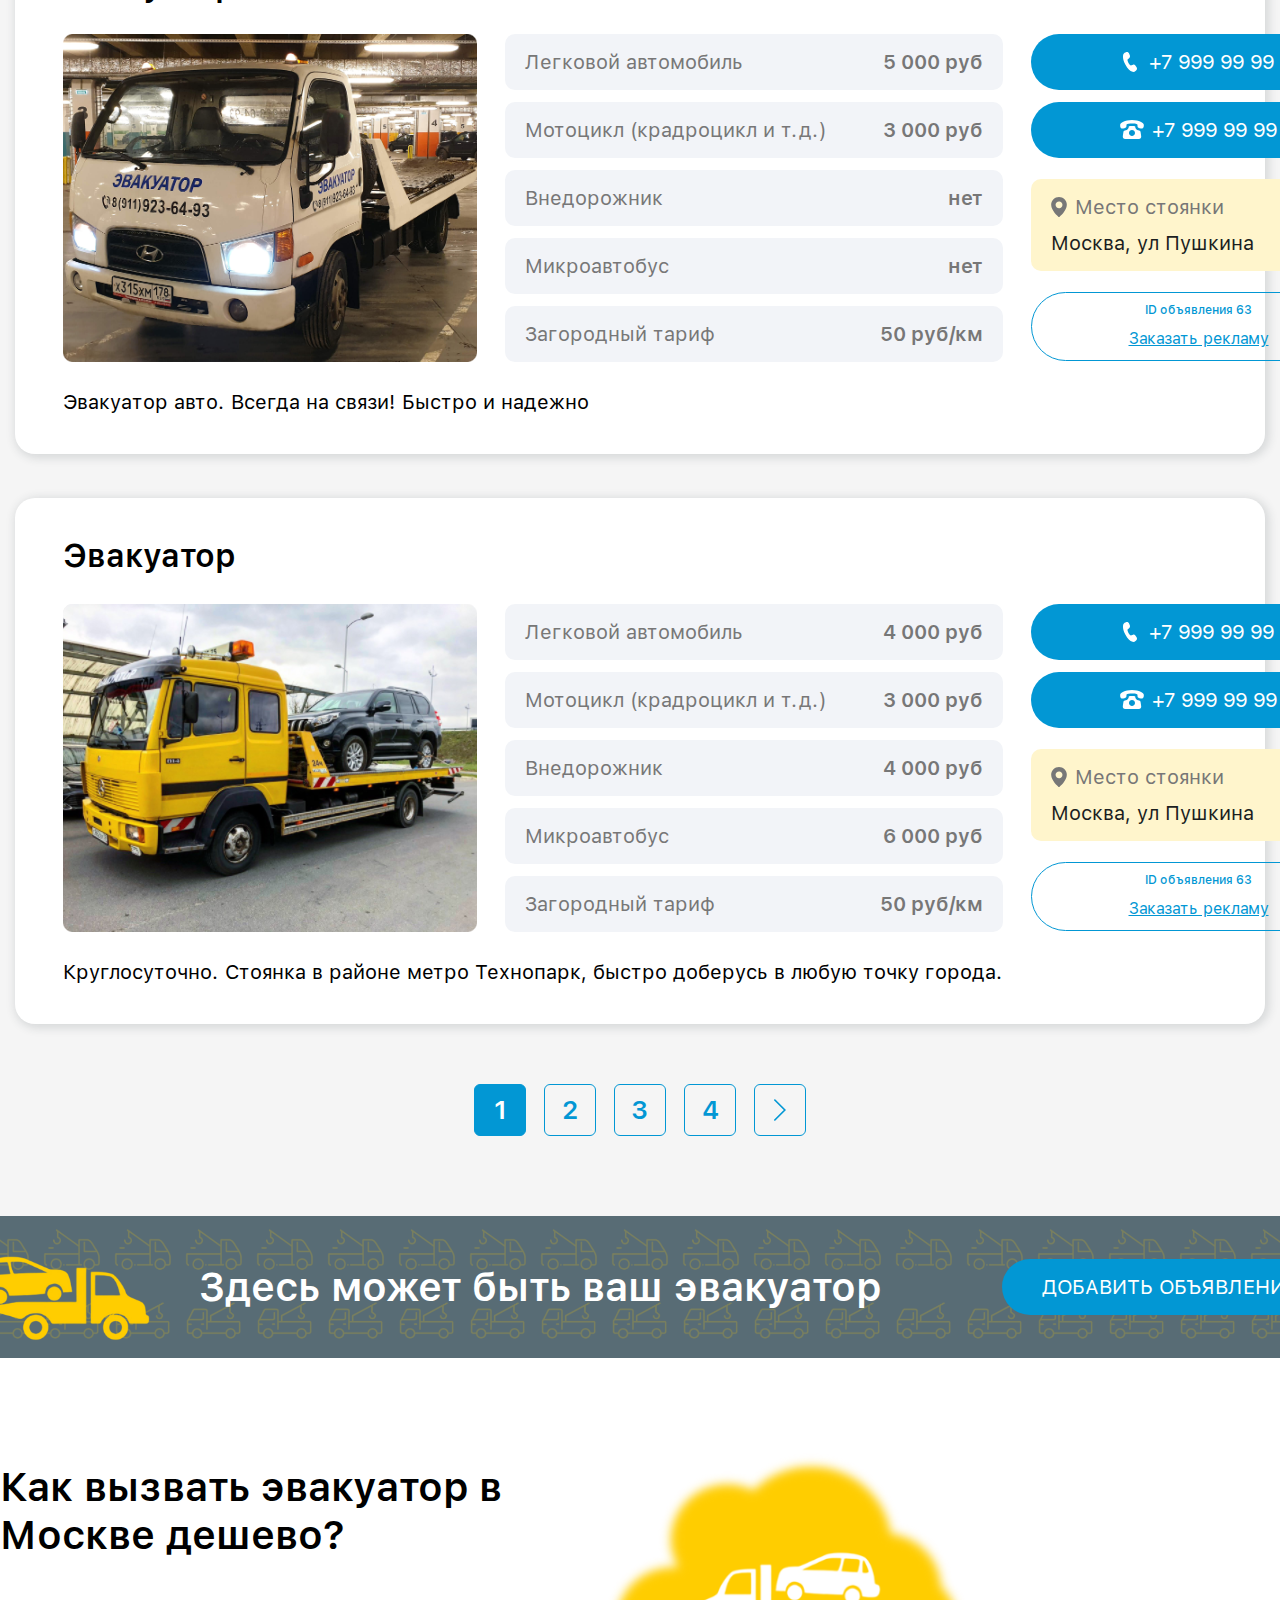
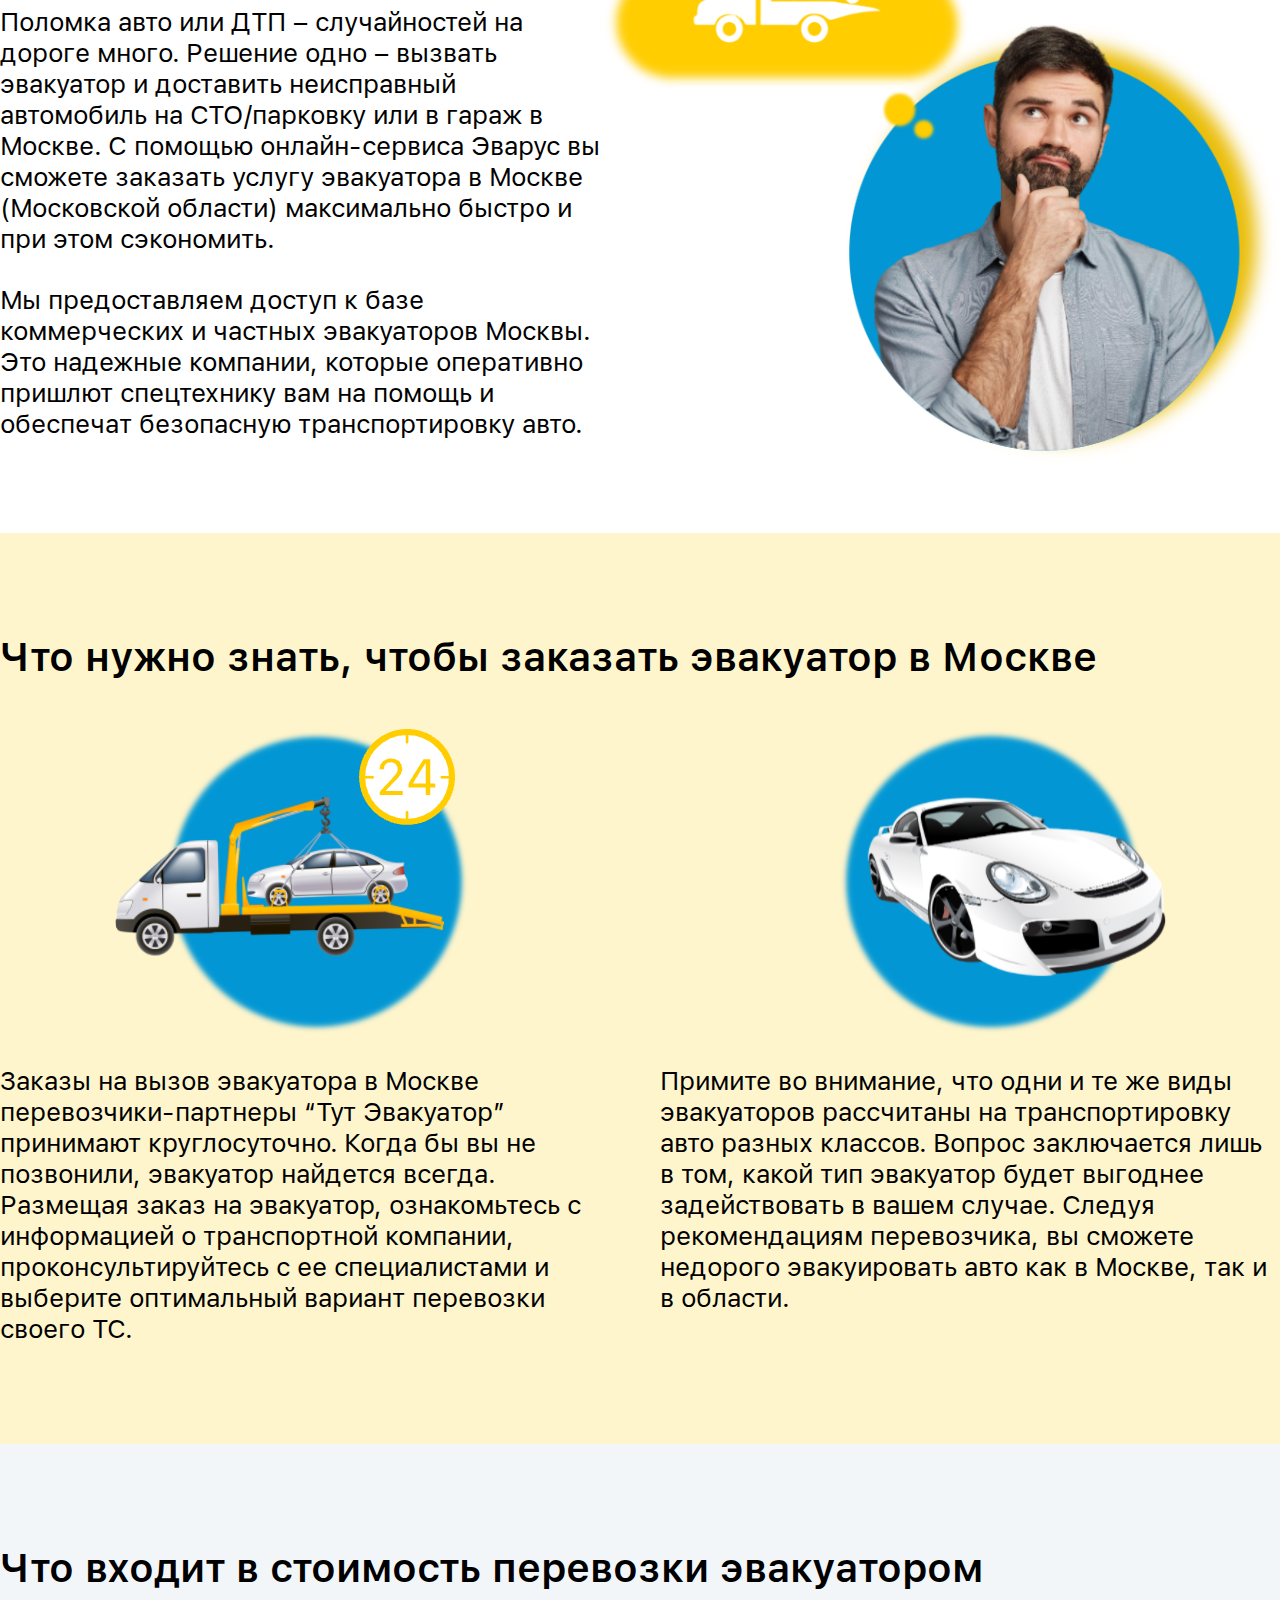
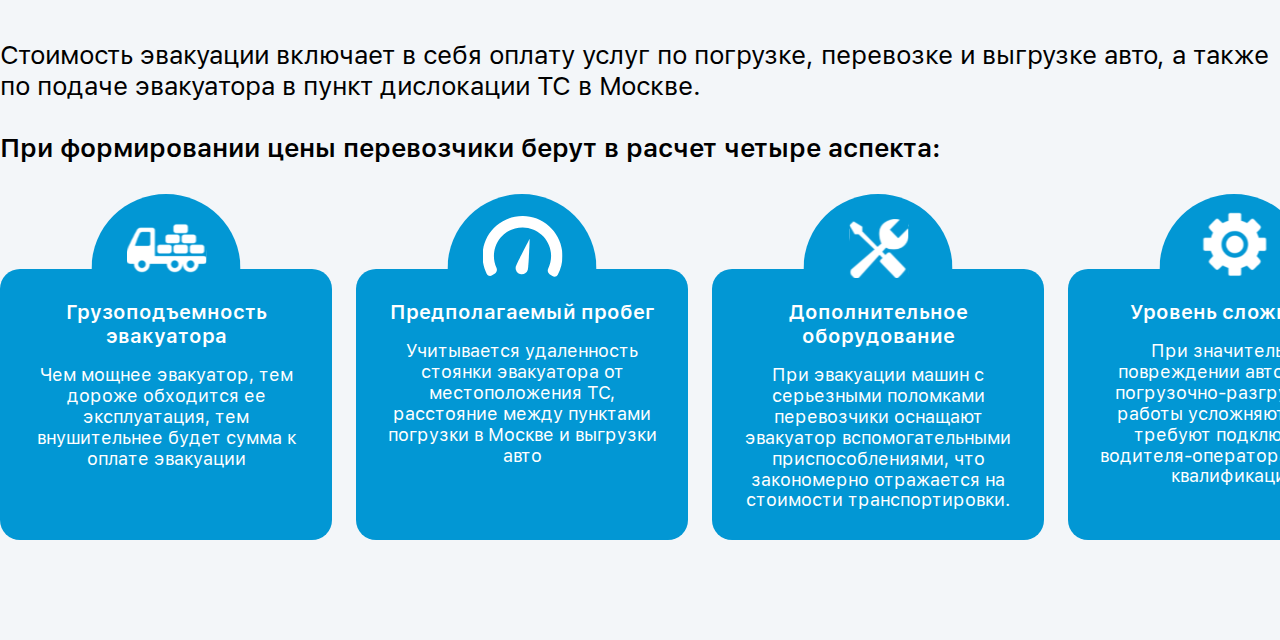
==== commit b7495ac2: "Finished with price section" ====
--- a/index.html
+++ b/index.html
@@ -339,20 +339,53 @@
 						</p>
 						<div class="price__block-columns">
 							<div class="price-column">
-								<canvas>
-									<img src="./assets/icon/1.svg" alt="Truck">
-								</canvas>
-								<h3>
-									Грузоподъемность эвакуатора
-								</h3>
-								<p>
-									Чем мощнее эвакуатор, тем дороже обходится ее эксплуатация, тем внушительнее будет
-									сумма к оплате эвакуации
-								</p>
+								<div class="price__column-block">
+									<canvas></canvas>
+									<h3>
+										Грузоподъемность эвакуатора
+									</h3>
+									<p>
+										Чем мощнее эвакуатор, тем дороже обходится ее эксплуатация, тем внушительнее будет
+										сумма к оплате эвакуации
+									</p>
+								</div>
 							</div>
-							<div class="price-column"></div>
-							<div class="price-column"></div>
-							<div class="price-column"></div>
+							<div class="price-column">
+								<div class="price__column-block block-canvas-2">
+									<canvas></canvas>
+									<h3>
+										Предполагаемый пробег
+									</h3>
+									<p>
+										Учитывается удаленность стоянки эвакуатора от местоположения ТС, расстояние между пунктами
+										погрузки в Москве и выгрузки авто
+									</p>
+								</div>
+							</div>
+							<div class="price-column">
+								<div class="price__column-block block-canvas-3">
+									<canvas></canvas>
+									<h3>
+										Дополнительное оборудование
+									</h3>
+									<p>
+										При эвакуации машин с серьезными поломками перевозчики оснащают эвакуатор вспомогательными
+										приспособлениями, что закономерно отражается на стоимости транспортировки.
+									</p>
+								</div>
+							</div>
+							<div class="price-column">
+								<div class="price__column-block block-canvas-4">
+									<canvas></canvas>
+									<h3>
+										Уровень сложности
+									</h3>
+									<p>
+										При значительном повреждении автомобиля погрузочно-разгрузочные работы усложняются. Они
+										требуют подключения водителя-оператора высокой квалификации
+									</p>
+								</div>
+							</div>
 						</div>
 					</div>
 				</div>
--- a/css/style.css
+++ b/css/style.css
@@ -561,12 +561,74 @@
   font-size: 26px;
   font-weight: 400;
   line-height: 119.2307692308%;
-  margin-bottom: 32px;
+  margin-bottom: 105px;
 }
 .price__content p > span {
   font-weight: 600;
   font-size: 26px;
   line-height: 1px;
+}
+
+.price__block-columns {
+  display: flex;
+  gap: 24px;
+}
+
+.price__column-block {
+  position: relative;
+  width: 332px;
+  height: 271px;
+  background-color: var(--blue-color);
+  border-radius: 20px;
+  padding: 31px 20px 70px 20px;
+  display: flex;
+  flex-direction: column;
+  gap: 17px;
+  z-index: 10;
+}
+.price__column-block h3 {
+  color: var(--white-color);
+  font-size: 20px;
+  font-weight: 600;
+  line-height: 120%;
+  text-align: center;
+}
+.price__column-block p {
+  color: var(--white-color);
+  font-size: 18px;
+  font-weight: 400;
+  line-height: 116.6666666667%;
+  text-align: center;
+}
+
+.price-column canvas {
+  position: absolute;
+  width: 100%;
+  z-index: -1;
+  height: 100%;
+  top: -75px;
+  left: 50%;
+  transform: translate(-50%, 0);
+  background-image: url("../../assets/icon/1.svg");
+  background-repeat: no-repeat;
+  background-position: center 20%;
+  background-size: auto;
+  width: 149px;
+  height: 149px;
+  border-radius: 50%;
+  background-color: var(--blue-color);
+}
+
+.block-canvas-2 canvas {
+  background-image: url("../../assets/icon/2.svg");
+}
+
+.block-canvas-3 canvas {
+  background-image: url("../../assets/icon/3.svg");
+}
+
+.block-canvas-4 canvas {
+  background-image: url("../../assets/icon/4.svg");
 }
 
 @font-face {
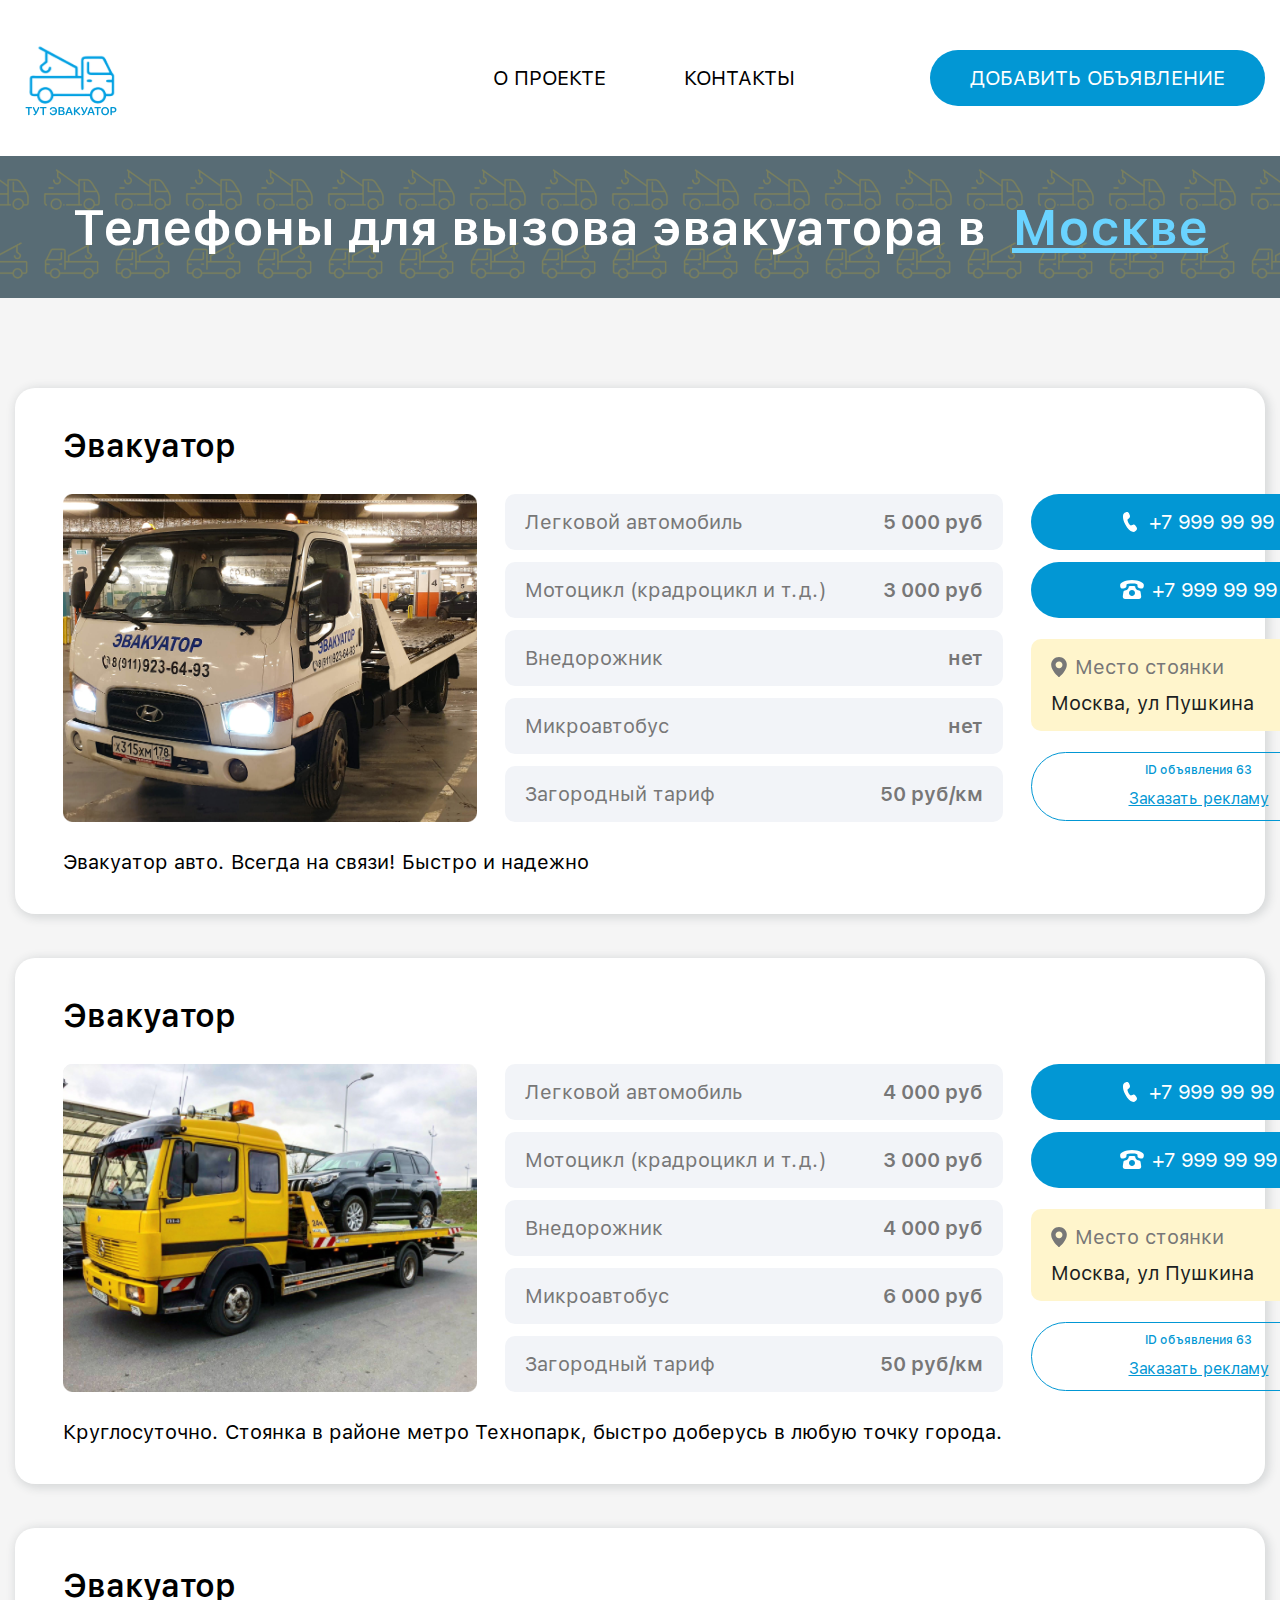
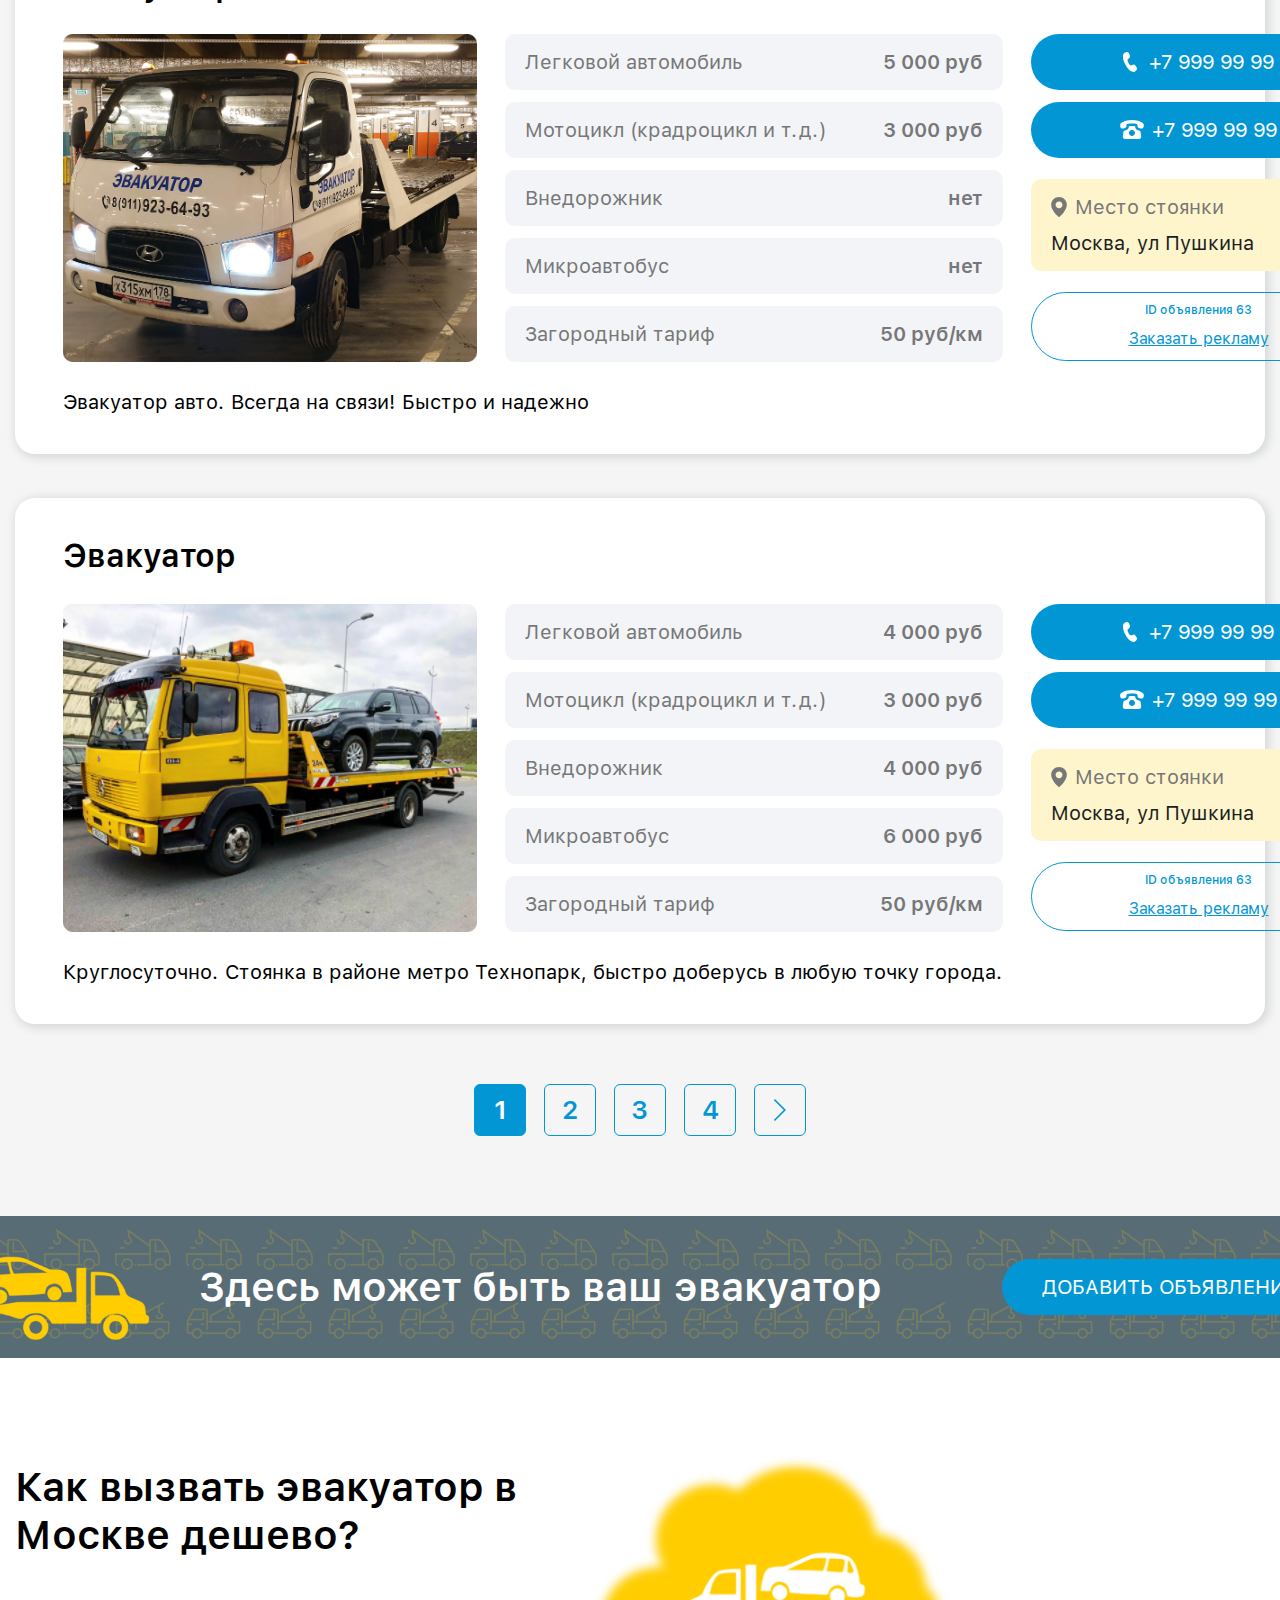
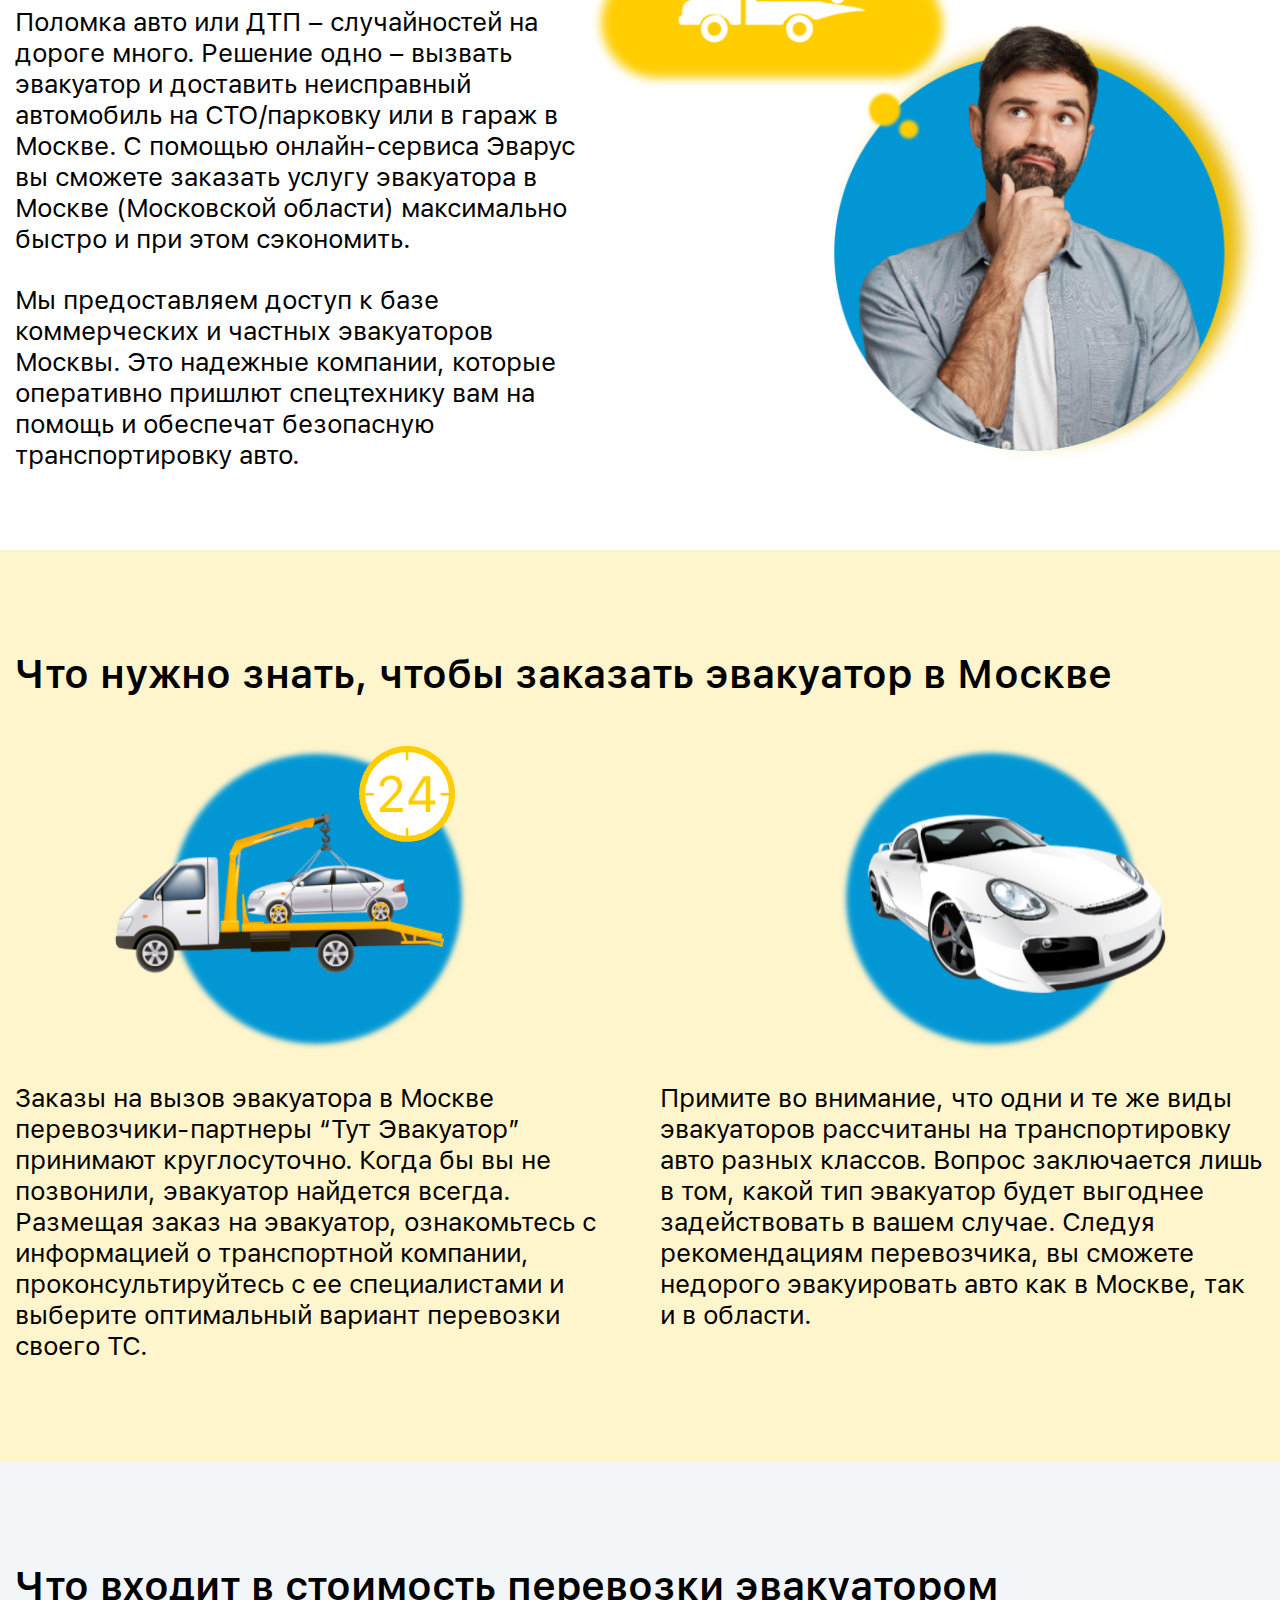
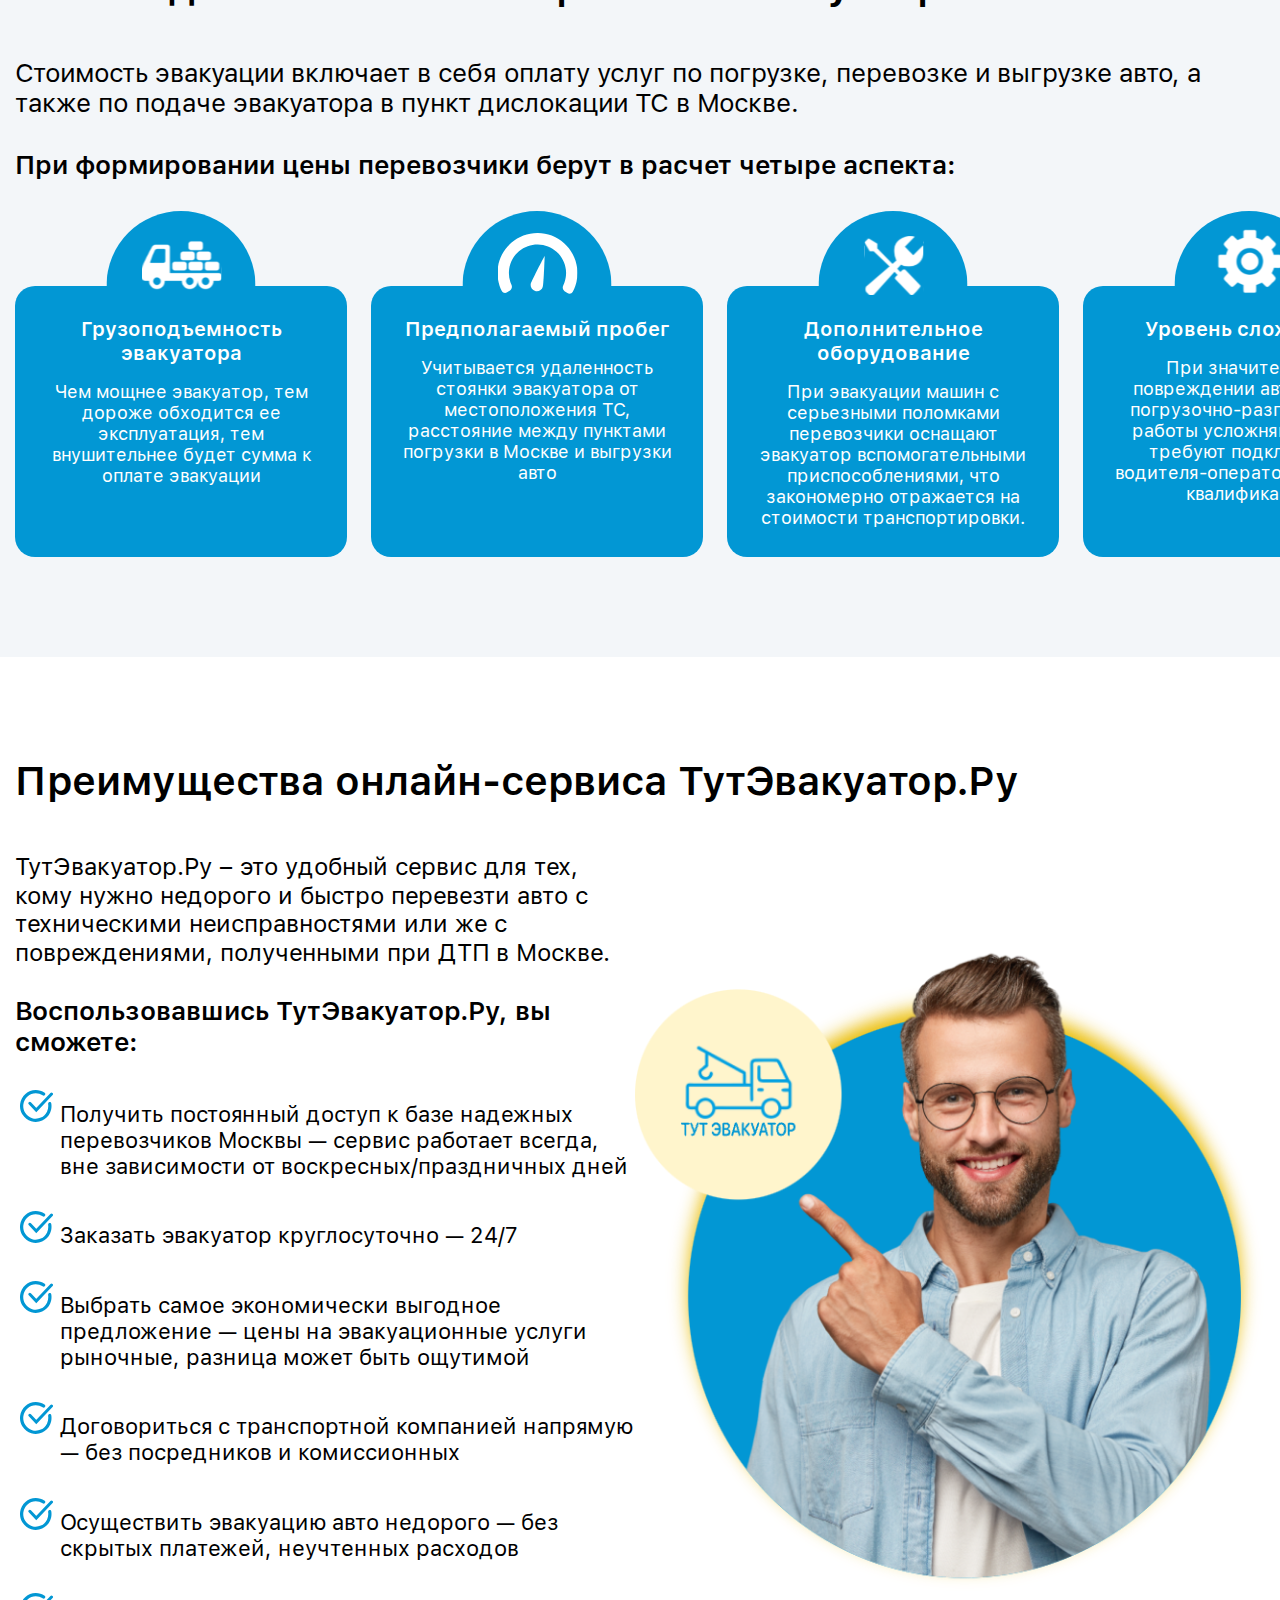
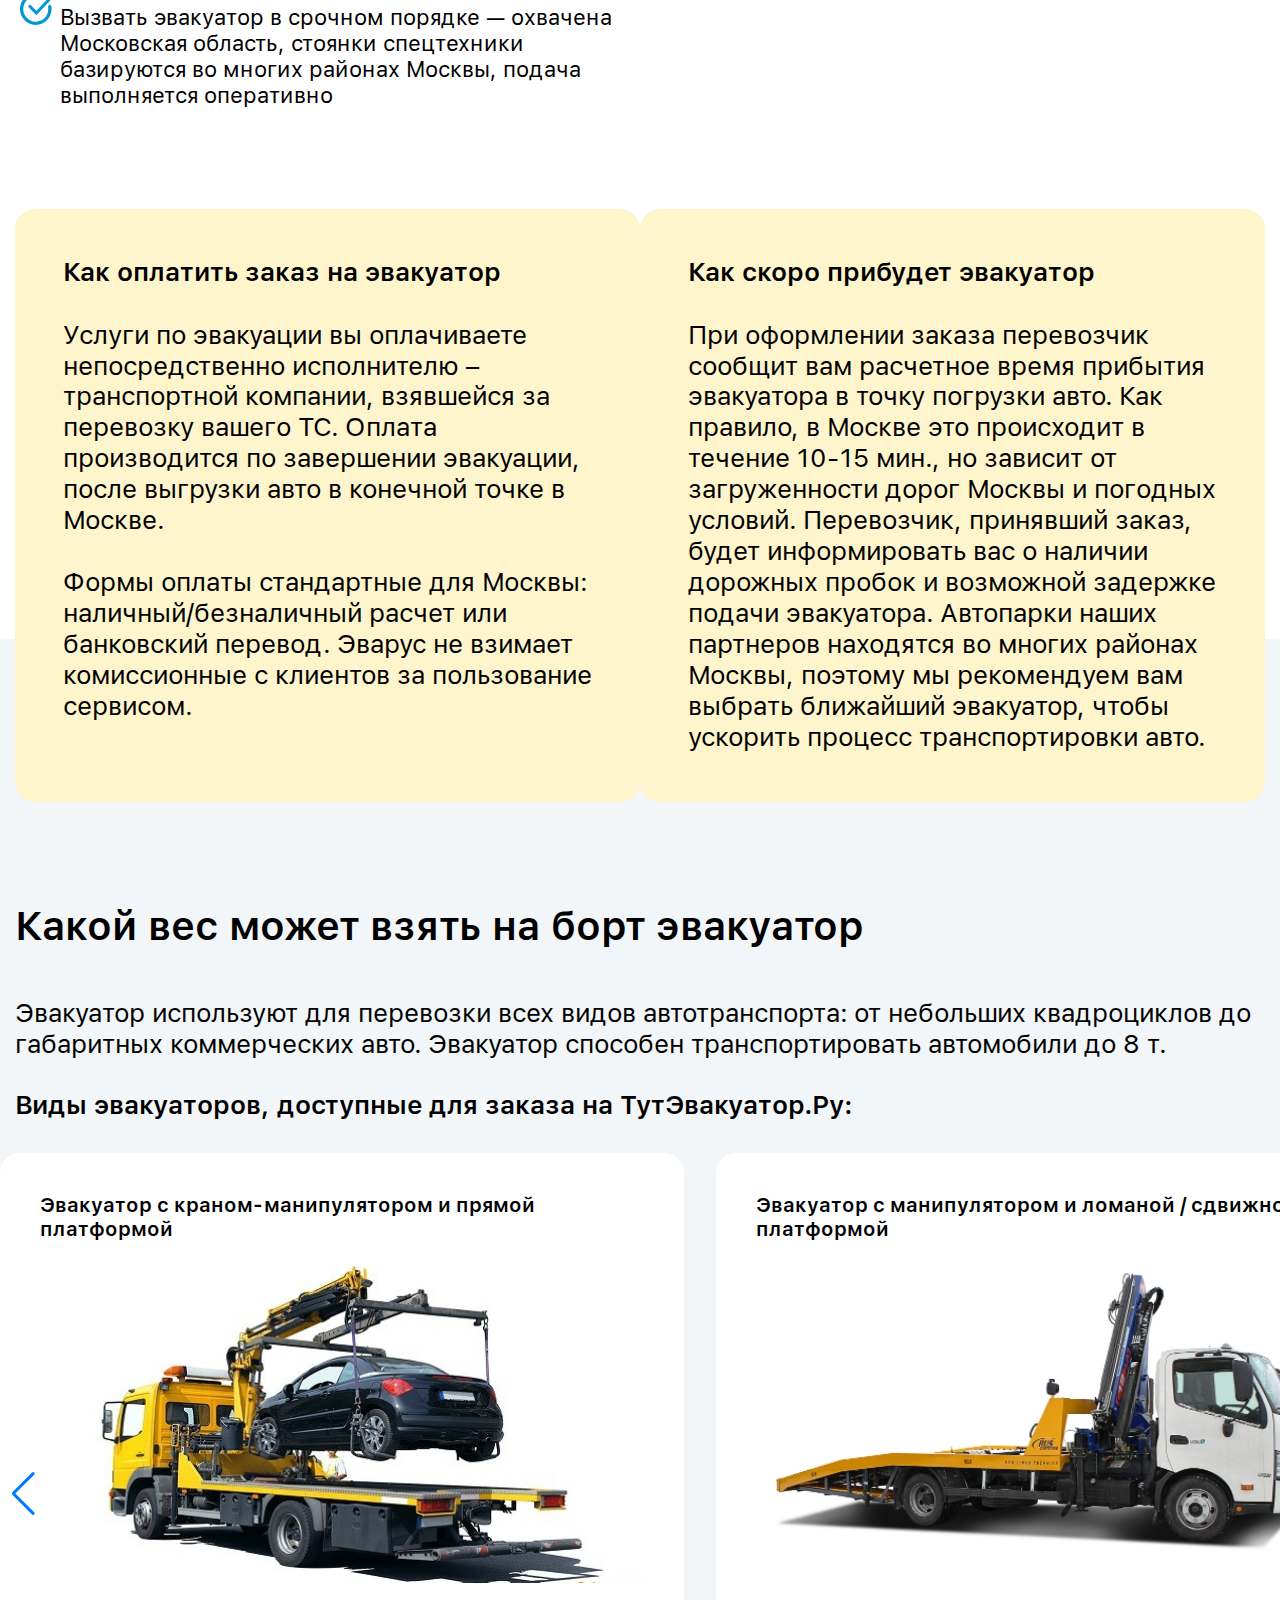
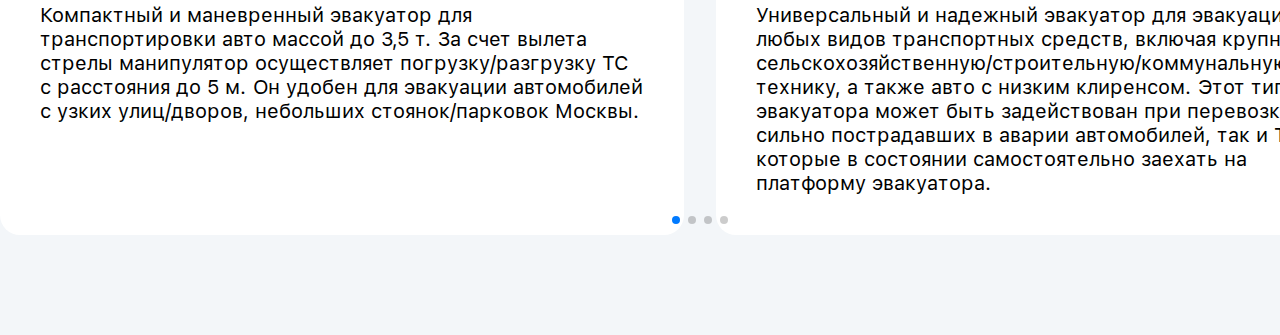
==== commit 15fccb95: "Finished with weight section in project" ====
--- a/index.html
+++ b/index.html
@@ -390,12 +390,126 @@
 					</div>
 				</div>
 			</section>
+			<section class="advantages">
+				<div class="advantages__container">
+					<div class="advantages__content">
+						<h3 class="advantages__title">Преимущества онлайн-сервиса ТутЭвакуатор.Ру</h3>
+						<div class="advantages__blocktext">
+							<div class="advantages__ls">
+								<p class="advantages__subtitle">
+									ТутЭвакуатор.Ру – это удобный сервис для тех, кому нужно недорого и быстро перевезти авто с
+									техническими неисправностями или же с повреждениями, полученными при ДТП в Москве.
+									<br><br>
+									<span>Воспользовавшись ​ТутЭвакуатор.Ру, вы сможете:</span>
+								</p>
+								<ul class="advantages__list">
+									<li class="advantages__list-item">
+										Получить постоянный доступ к базе надежных перевозчиков Москвы — сервис работает
+										всегда, вне зависимости от воскресных/праздничных дней
+									</li>
+									<li class="advantages__list-item">Заказать эвакуатор круглосуточно — 24/7</li>
+									<li class="advantages__list-item">Выбрать самое экономически выгодное предложение — цены на
+										эвакуационные услуги рыночные, разница может быть ощутимой</li>
+									<li class="advantages__list-item">Договориться с транспортной компанией напрямую — без
+										посредников и комиссионных</li>
+									<li class="advantages__list-item">Осуществить эвакуацию авто недорого — без скрытых платежей,
+										неучтенных расходов</li>
+									<li class="advantages__list-item">Вызвать эвакуатор в срочном порядке — охвачена Московская
+										область, стоянки спецтехники базируются во многих районах
+										Москвы, подача выполняется оперативно</li>
+								</ul>
+							</div>
+							<img src="./assets/img/Man.png" style="width: 630px; height: 645px;margin-top: 94px;" alt="Man">
+						</div>
+						<ul class="advantages__ticket-block">
+							<li>
+								<p>Как оплатить заказ на эвакуатор</p>
+								<span>
+									Услуги по эвакуации вы оплачиваете непосредственно исполнителю – транспортной компании,
+									взявшейся за перевозку вашего ТС. Оплата производится по завершении эвакуации, после выгрузки
+									авто в конечной точке в Москве.
+									<br><br>
+									Формы оплаты стандартные для Москвы: наличный/безналичный расчет или банковский перевод.
+									Эварус не взимает комиссионные с клиентов за пользование сервисом.
+								</span>
+							</li>
+							<li>
+								<p>Как скоро прибудет эвакуатор</p>
+								<span>
+									При оформлении заказа перевозчик сообщит вам расчетное время прибытия эвакуатора в точку
+									погрузки авто. Как правило, в Москве это происходит в течение 10-15 мин., но зависит от
+									загруженности дорог Москвы и погодных условий. Перевозчик, принявший заказ, будет
+									информировать вас о наличии дорожных пробок и возможной задержке подачи эвакуатора. Автопарки
+									наших партнеров находятся во многих районах Москвы, поэтому мы рекомендуем вам выбрать
+									ближайший эвакуатор, чтобы ускорить процесс транспортировки авто.
+								</span>
+							</li>
+						</ul>
+					</div>
+				</div>
+			</section>
+			<section class="weight">
+				<div class="weight__container">
+					<div class="weight__content">
+						<h3 class="weight__title">Какой вес может взять на борт эвакуатор</h3>
+						<div class="weight__subtitle">
+							Эвакуатор используют для перевозки всех видов автотранспорта: от небольших квадроциклов до
+							габаритных коммерческих авто. Эвакуатор способен транспортировать автомобили до 8 т.
+							<br><br>
+							<span>Виды эвакуаторов, доступные для заказа на ТутЭвакуатор.Ру:</span>
+						</div>
+					</div>
+				</div>
+				<div class="swiper">
+					<div class="swiper-wrapper">
+						<div class="swiper-slide">
+							<p>Эвакуатор с краном-манипулятором и прямой платформой</p>
+							<img src="./assets/img/swiper1.jpeg" alt="Swiper Image">
+							<span>
+								Компактный и маневренный эвакуатор для транспортировки авто массой до 3,5 т. За счет вылета
+								стрелы манипулятор осуществляет погрузку/разгрузку ТС с расстояния до 5 м. Он удобен для
+								эвакуации автомобилей с узких улиц/дворов, небольших стоянок/парковок Москвы.
+							</span>
+						</div>
+						<div class="swiper-slide">
+							<p>Эвакуатор с манипулятором и ломаной / сдвижной платформой</p>
+							<img src="./assets/img/swiper2.jpeg" alt="Swiper Image">
+							<span>
+								Универсальный и надежный эвакуатор для эвакуации любых видов транспортных средств, включая
+								крупную сельскохозяйственную/строительную/коммунальную технику, а также авто с низким клиренсом.
+								Этот тип эвакуатора может быть задействован при перевозке как сильно пострадавших в аварии
+								автомобилей, так и ТС, которые в состоянии самостоятельно заехать на платформу эвакуатора.
+							</span>
+						</div>
+						<div class="swiper-slide">
+							<p>Эвакуатор с краном-манипулятором и прямой платформой</p>
+							<img src="./assets/img/swiper3.png" alt="Swiper Image">
+							<span>
+								Используется для перевозки ТС массой до 7 т. Автомобиль затаскивают на платформу эвакуатора по
+								направляющим при помощи электрической/гидравлической/ручной лебедки. Эвакуатор данной
+								модификации не применяется для транспортировки авто с АКПП или заблокированными колесами.
+							</span>
+						</div>
+						<div class="swiper-slide">
+							<p>Эвакуатор с лебедкой и укороченной базой для частичной погрузки авто</p>
+							<img src="./assets/img/swiper4.png" alt="Swiper Image">
+							<span>
+								Основное назначение – транспортировка крупнотоннажной спецтехники, грузовых авто, автобусов.
+							</span>
+						</div>
+					</div>
+					<div class="swiper-pagination"></div>
+					<div class="swiper-button-prev"></div>
+					<div class="swiper-button-next"></div>
+				</div>
+			</section>
 		</main>
 		<footer class="footer"></footer>
 	</div>
 	<!-- Подключаем Swiper -->
 	<script src="https://cdn.jsdelivr.net/npm/swiper@10/swiper-bundle.min.js"></script>
 	<!-- Подключаем файл JS скриптов -->
+	<script src="./js/script.js"></script>
 	<!-- <script src="js/headerSwiper.js"></script> -->
 </body>
 
--- a/css/style.css
+++ b/css/style.css
@@ -465,7 +465,7 @@
 }
 
 .callCheaply__container {
-  padding: 95px 0 69px 0;
+  padding: 95px 15px 69px 15px;
 }
 
 .callCheaply__content {
@@ -503,7 +503,7 @@
 }
 
 .needToKnow__container {
-  padding: 100px 0;
+  padding: 100px 15px;
 }
 
 .needToKnow__content {
@@ -542,7 +542,8 @@
 }
 
 .price__container {
-  padding: 100px 0;
+  padding-top: 100px;
+  padding-bottom: 100px;
 }
 
 .price__content {
@@ -631,6 +632,157 @@
   background-image: url("../../assets/icon/4.svg");
 }
 
+.advantages {
+  position: relative;
+}
+
+.advantages__container {
+  padding-top: 100px;
+}
+
+.advantages__content {
+  display: flex;
+  flex-direction: column;
+}
+
+.advantages__title {
+  color: var(--dark-color);
+  font-size: 40px;
+  font-weight: 600;
+  line-height: 120%;
+  margin-bottom: 48px;
+}
+
+.advantages__blocktext {
+  display: flex;
+  margin-bottom: 100px;
+}
+
+.advantages__ls {
+  max-width: 804px;
+}
+
+.advantages__subtitle {
+  color: var(--dark-color);
+  font-size: 24px;
+  font-weight: 400;
+  line-height: 119.2307692308%;
+  margin-bottom: 32px;
+}
+.advantages__subtitle > span {
+  font-size: 26px;
+  font-weight: 600;
+  line-height: 119.2307692308%;
+}
+
+.advantages__list {
+  padding-left: 45px;
+}
+
+.advantages__list li {
+  list-style-image: url("../../assets/icon/Done.svg");
+}
+
+.advantages__list-item {
+  color: var(--dark-color);
+  font-size: 22px;
+  font-weight: 400;
+  line-height: 119.2307692308%;
+}
+.advantages__list-item:not(:last-child) {
+  margin-bottom: 32px;
+}
+
+.advantages__ticket-block {
+  display: flex;
+  justify-content: space-between;
+}
+.advantages__ticket-block > li {
+  padding: 48px;
+  background-color: var(--yellow-color);
+  width: 684px;
+  height: 593px;
+  display: flex;
+  flex-direction: column;
+  border: none;
+  border-radius: 20px;
+}
+.advantages__ticket-block > li > p {
+  color: var(--dark-color);
+  font-size: 26px;
+  font-weight: 600;
+  line-height: 119.2307692308%;
+  margin-bottom: 32px;
+}
+.advantages__ticket-block > li > span {
+  color: var(--dark-color);
+  font-size: 26px;
+  font-weight: 400;
+  line-height: 119.2307692308%;
+}
+
+.weight {
+  margin-top: -163px;
+  background-color: #f3f6f9;
+  padding-bottom: 100px;
+}
+
+.weight__container {
+  padding-top: 263px;
+}
+
+.weight__title {
+  color: var(--dark-color);
+  font-size: 40px;
+  font-weight: 600;
+  line-height: 120%;
+  margin-bottom: 48px;
+}
+
+.weight__subtitle {
+  color: var(--dark-color);
+  font-size: 26px;
+  font-weight: 400;
+  line-height: 119.2307692308%;
+  margin-bottom: 32px;
+}
+.weight__subtitle > span {
+  font-weight: 600;
+}
+
+.swiper {
+  width: 1400px;
+  margin: 0 auto;
+}
+
+.swiper-slide {
+  max-width: 684px;
+  height: 682px;
+  background-color: var(--white-color);
+  padding: 40px;
+  border: none;
+  border-radius: 20px;
+  display: flex;
+  flex-direction: column;
+  gap: 20px;
+}
+.swiper-slide > p {
+  color: var(--dark-color);
+  font-size: 20px;
+  font-weight: 600;
+  line-height: 120%;
+}
+.swiper-slide > img {
+  width: 604px;
+  height: 322px;
+}
+.swiper-slide > span {
+  color: var(--dark-color);
+  font-size: 20px;
+  font-weight: 400;
+  line-height: 120%;
+}
+
 @font-face {
   font-family: "SFProRounded";
   src: url("../../assets/fonts/SF-Pro-Rounded-Semibold.woff2") format("woff2");
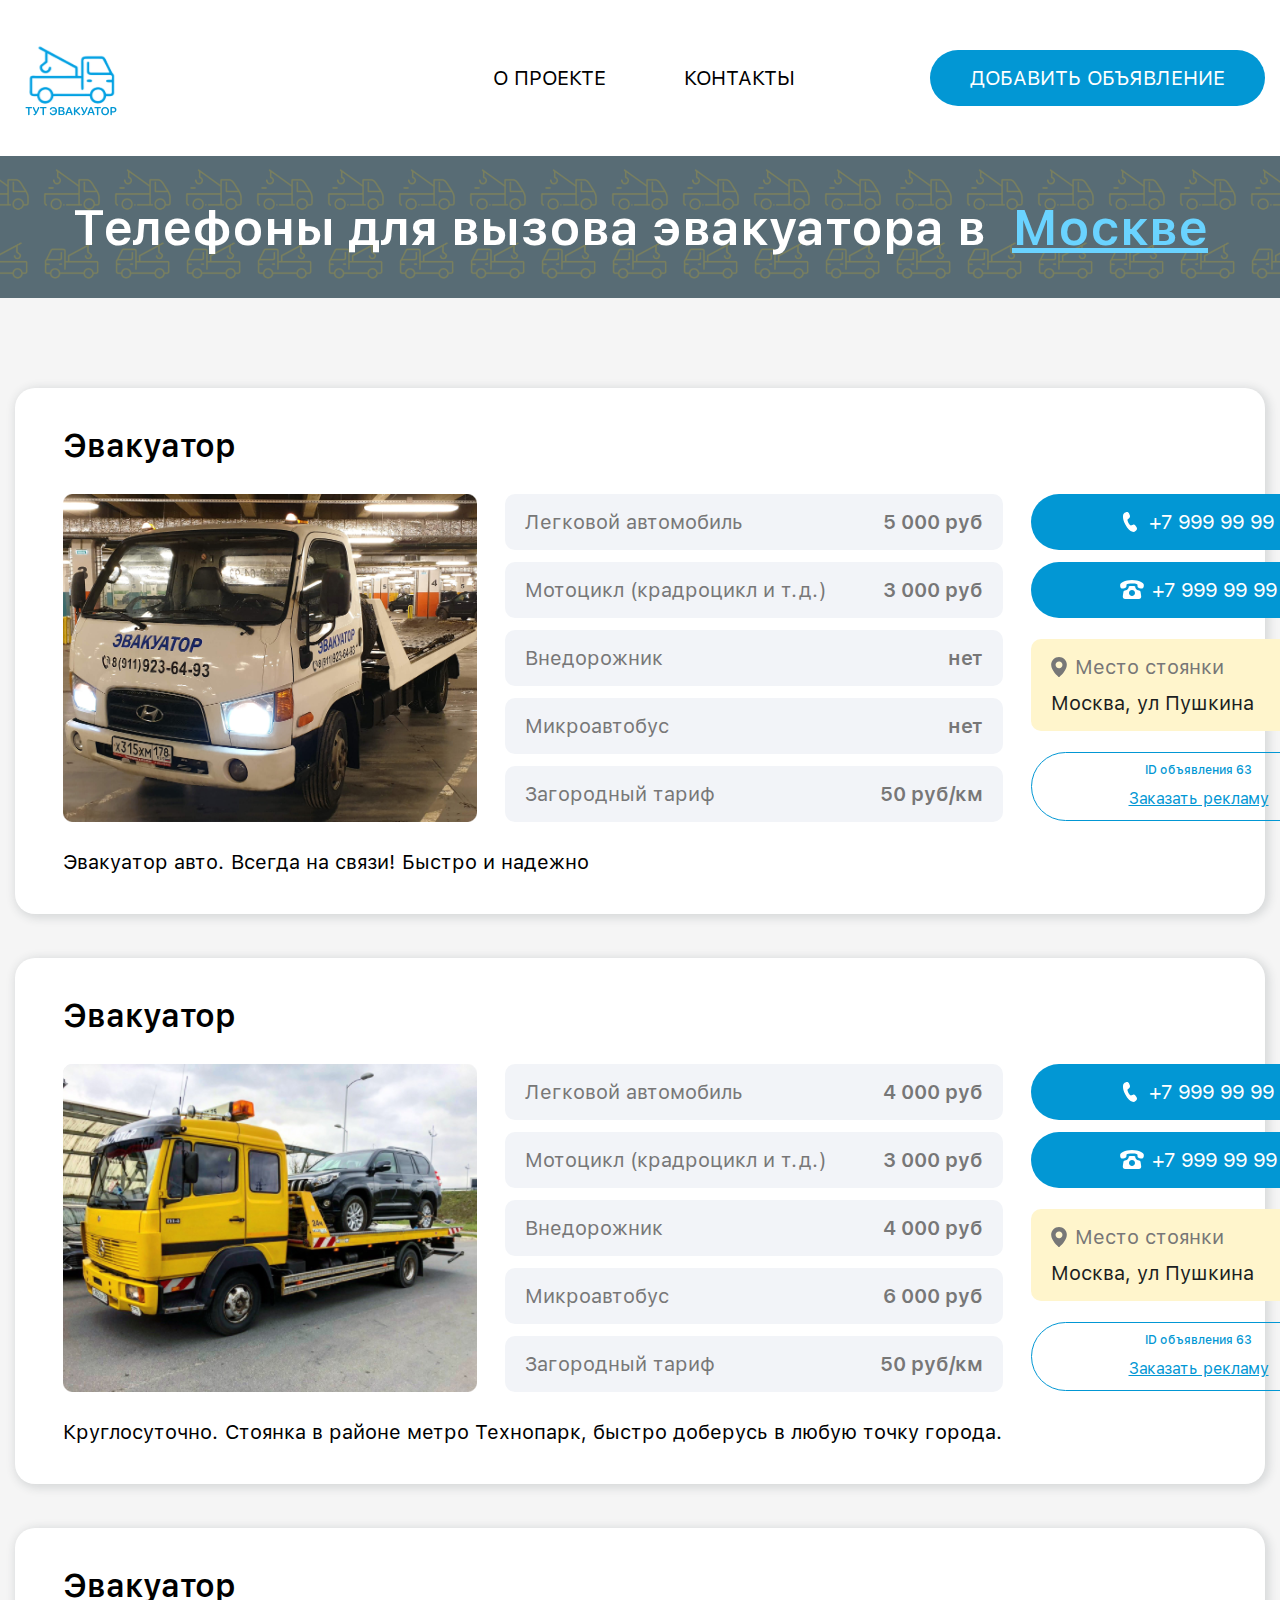
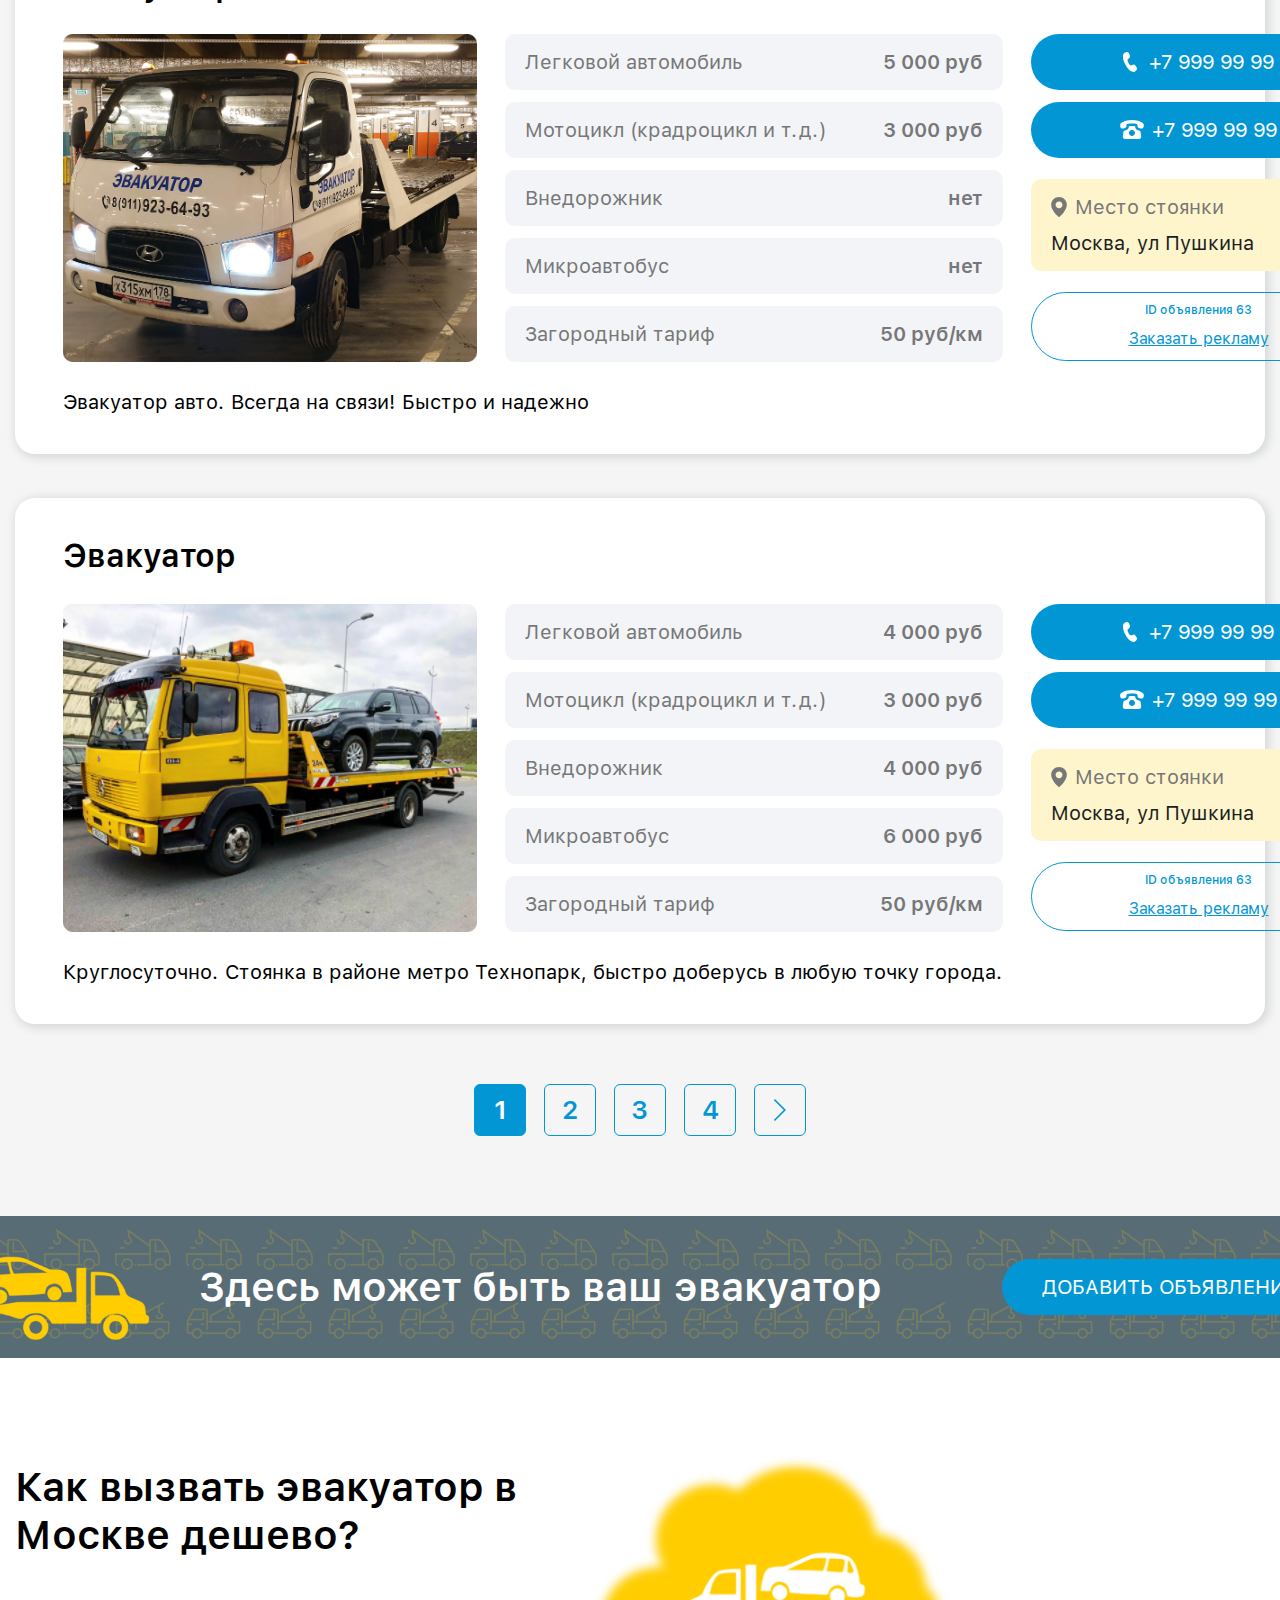
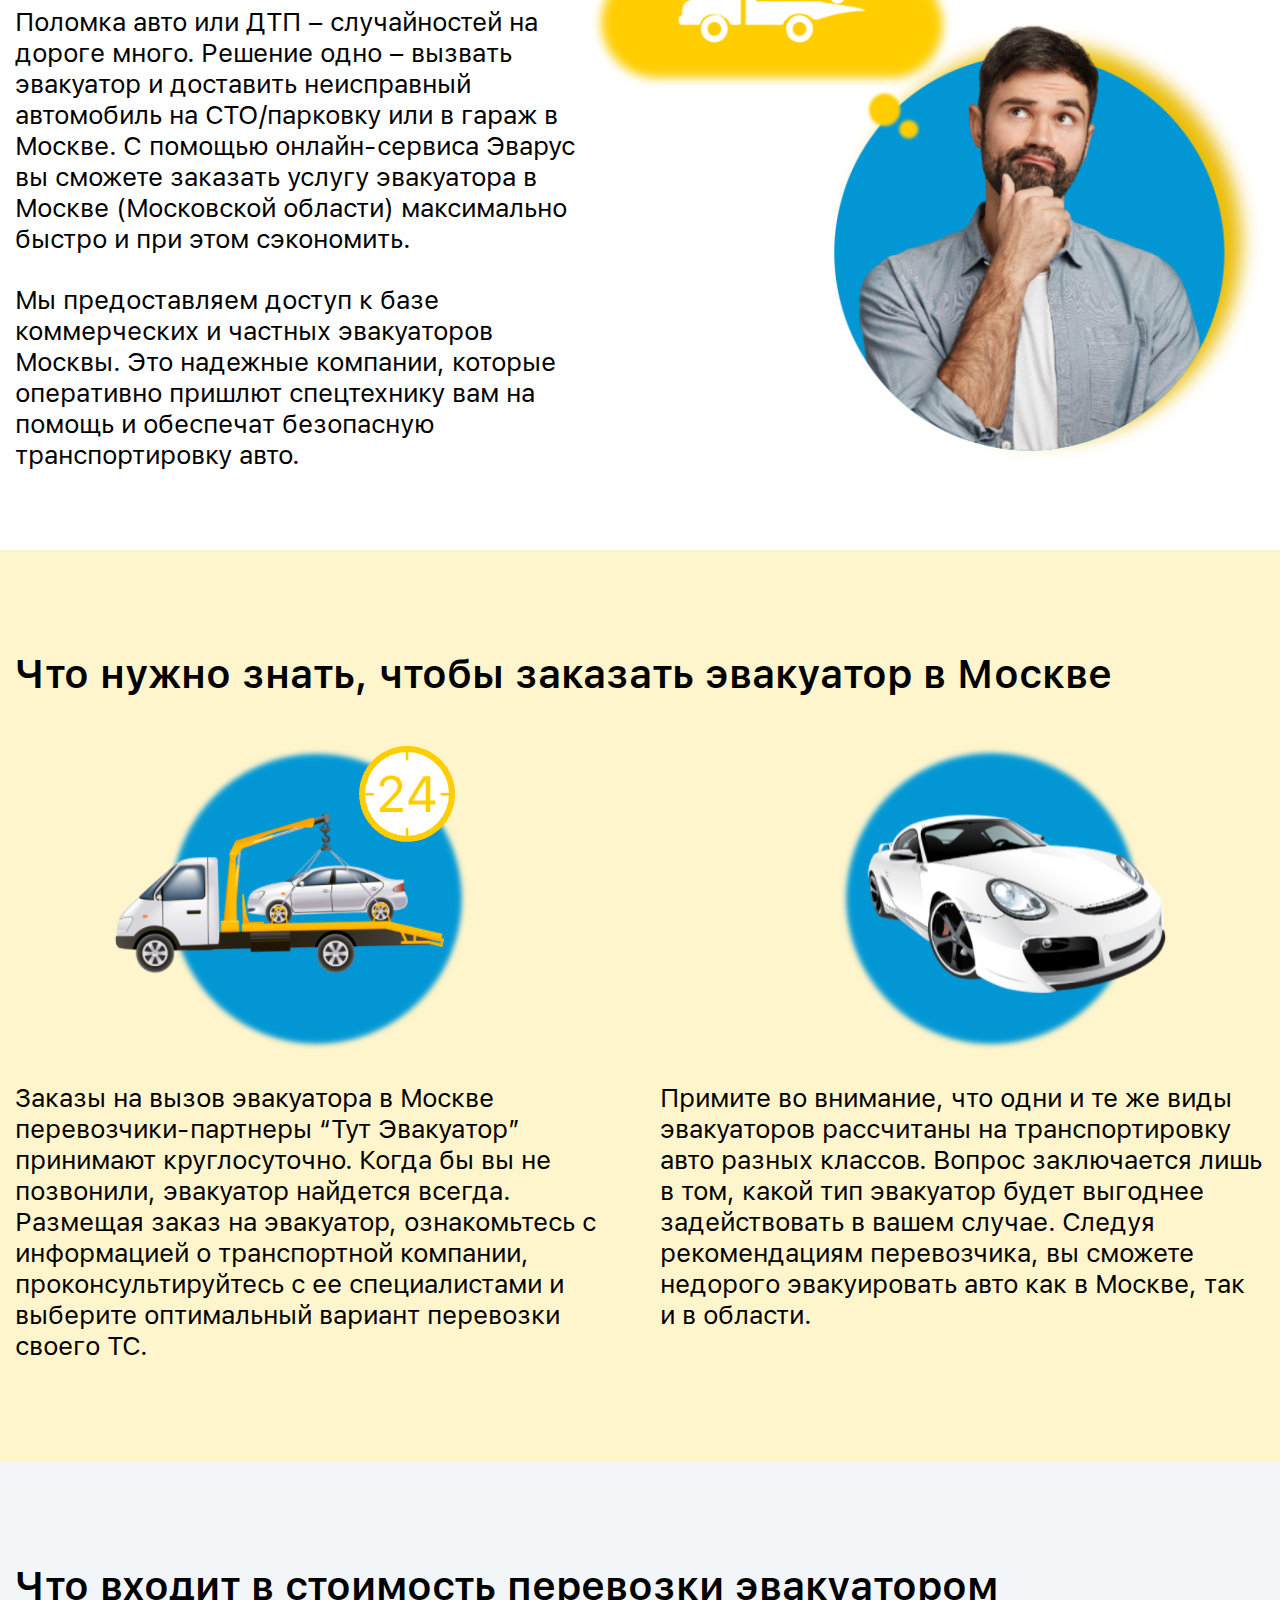
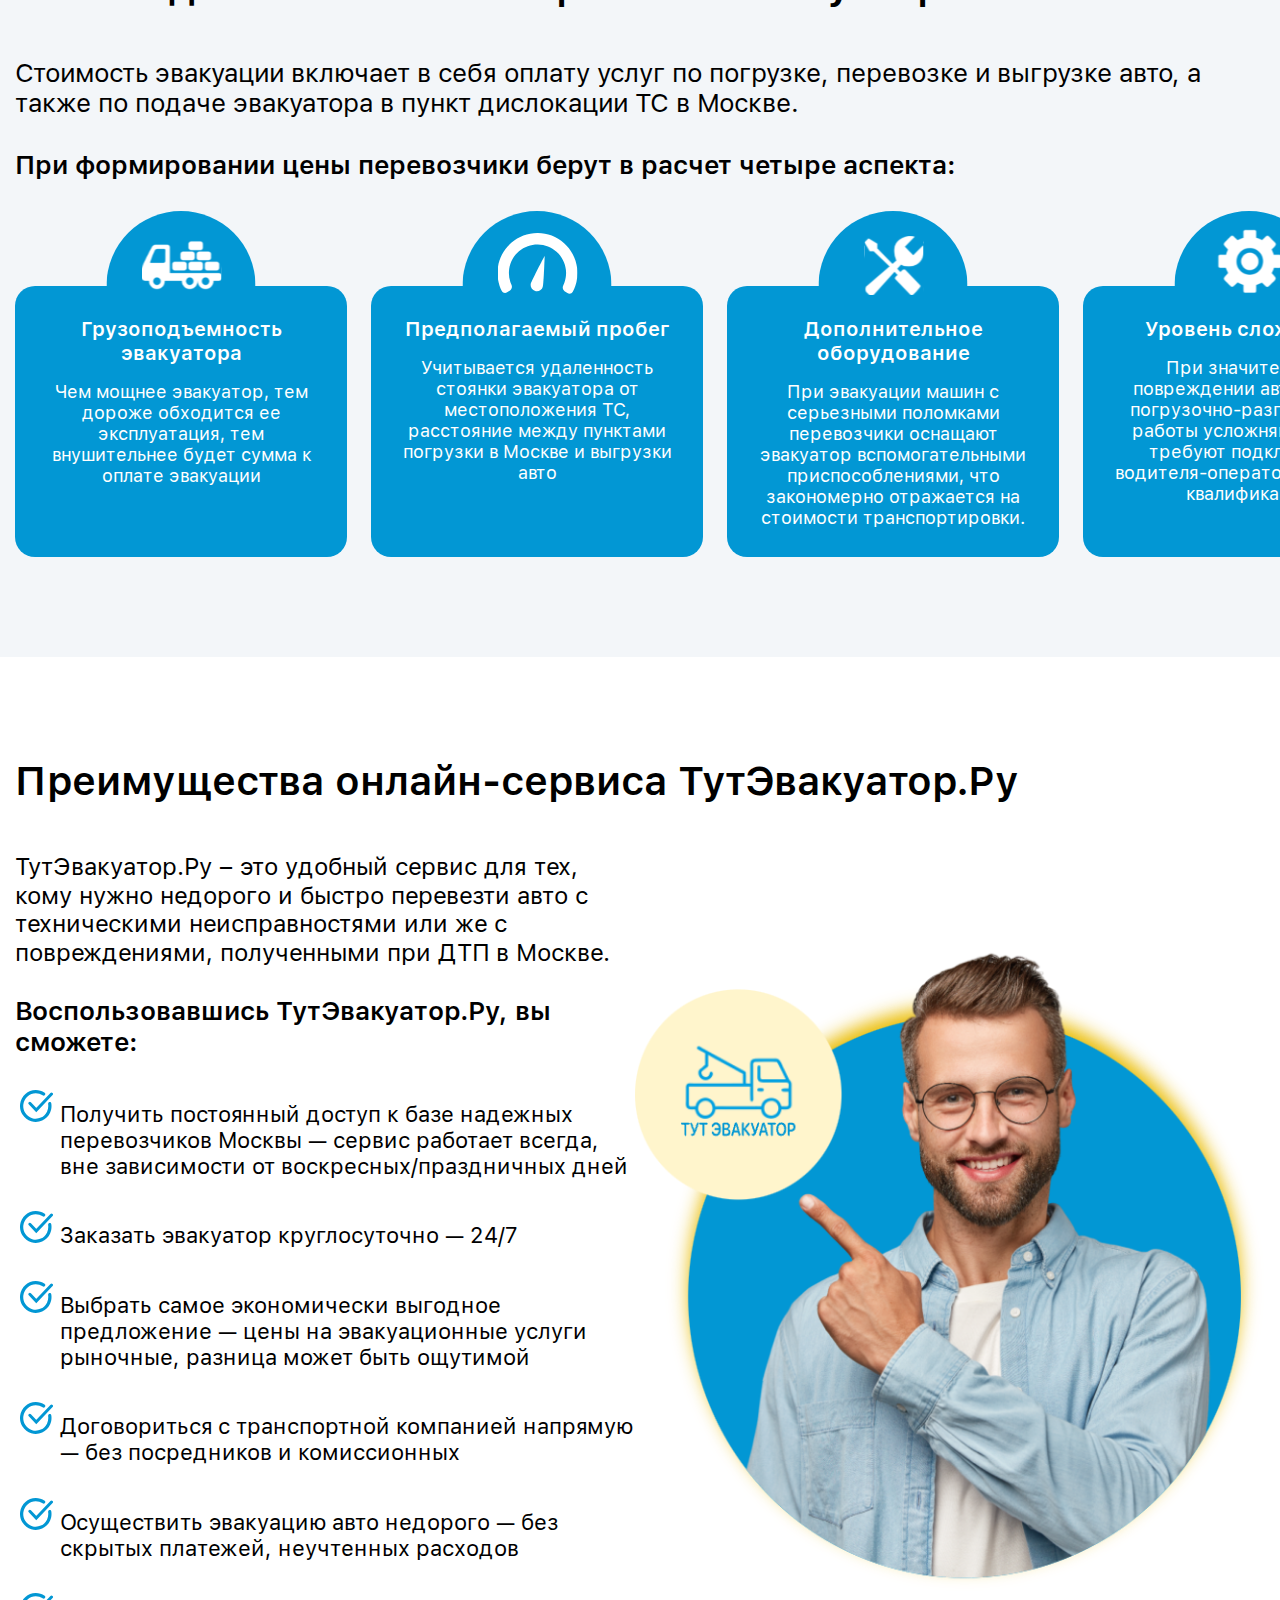
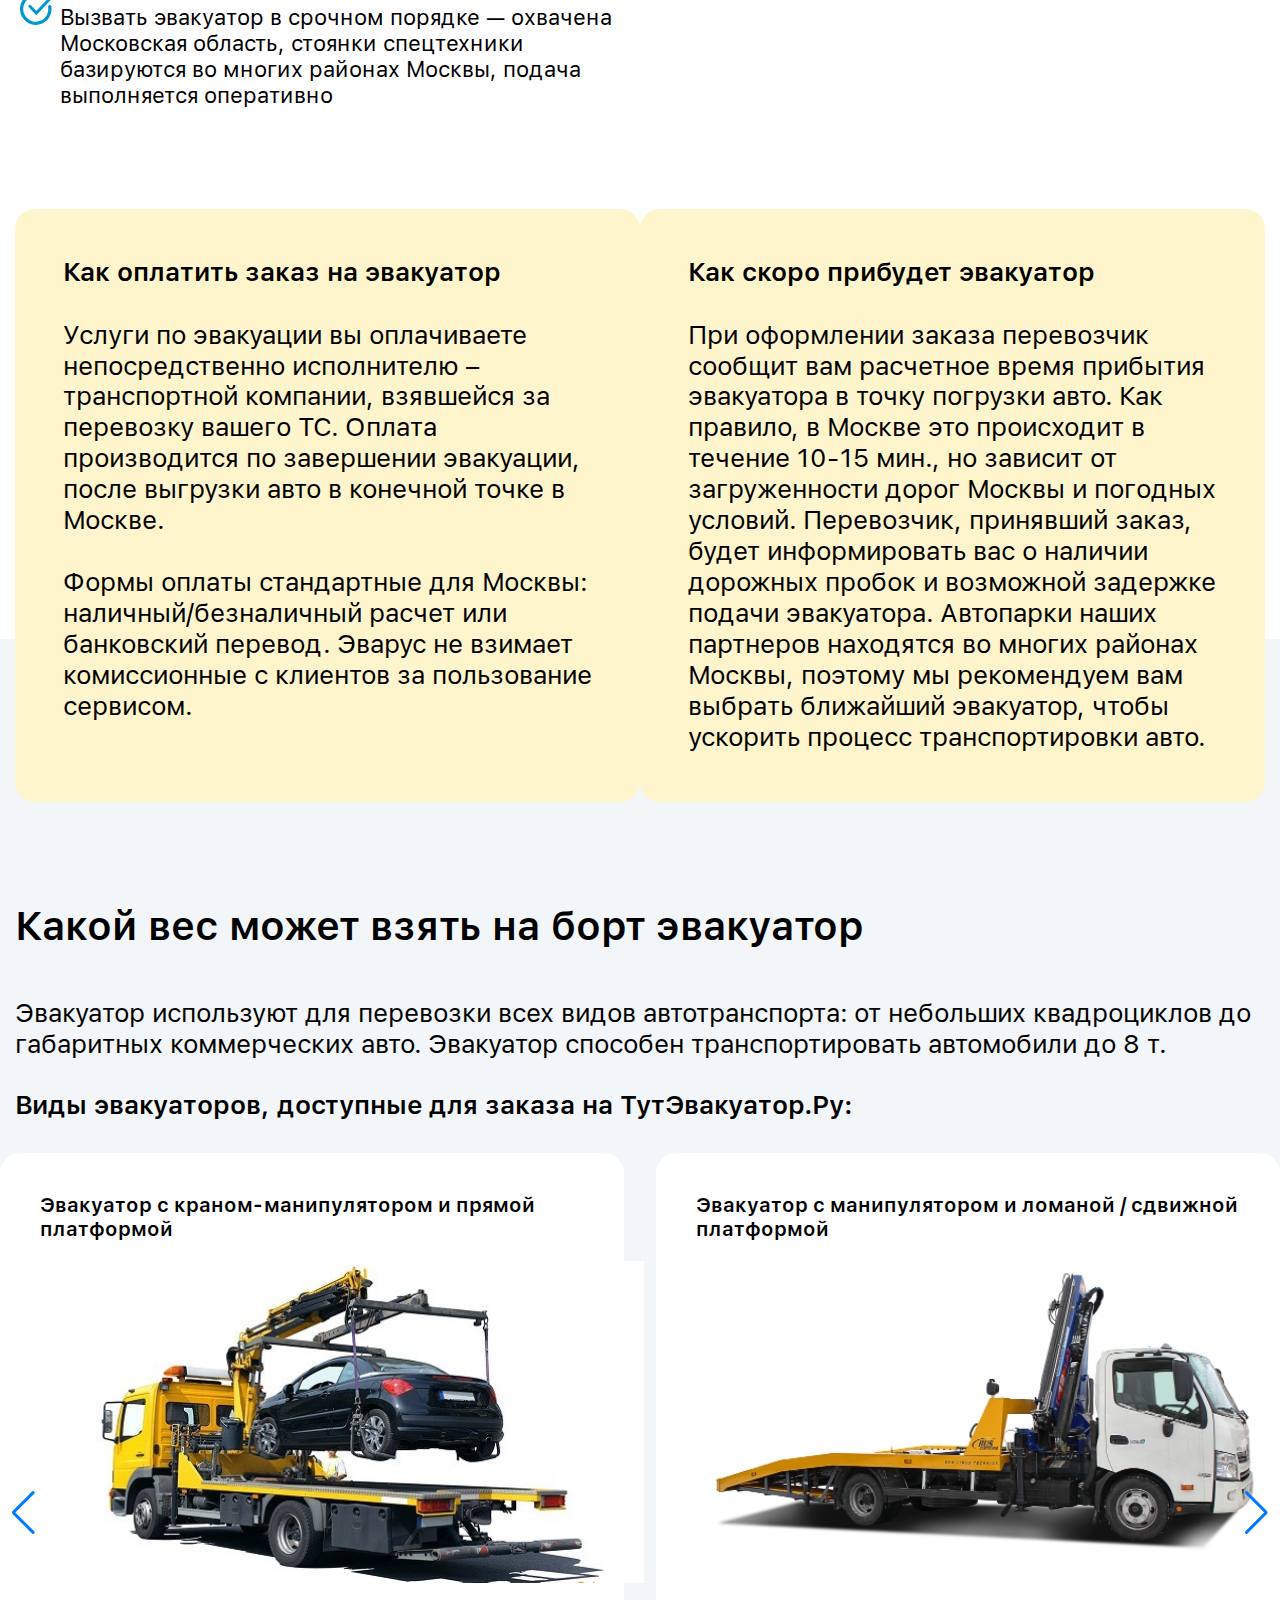
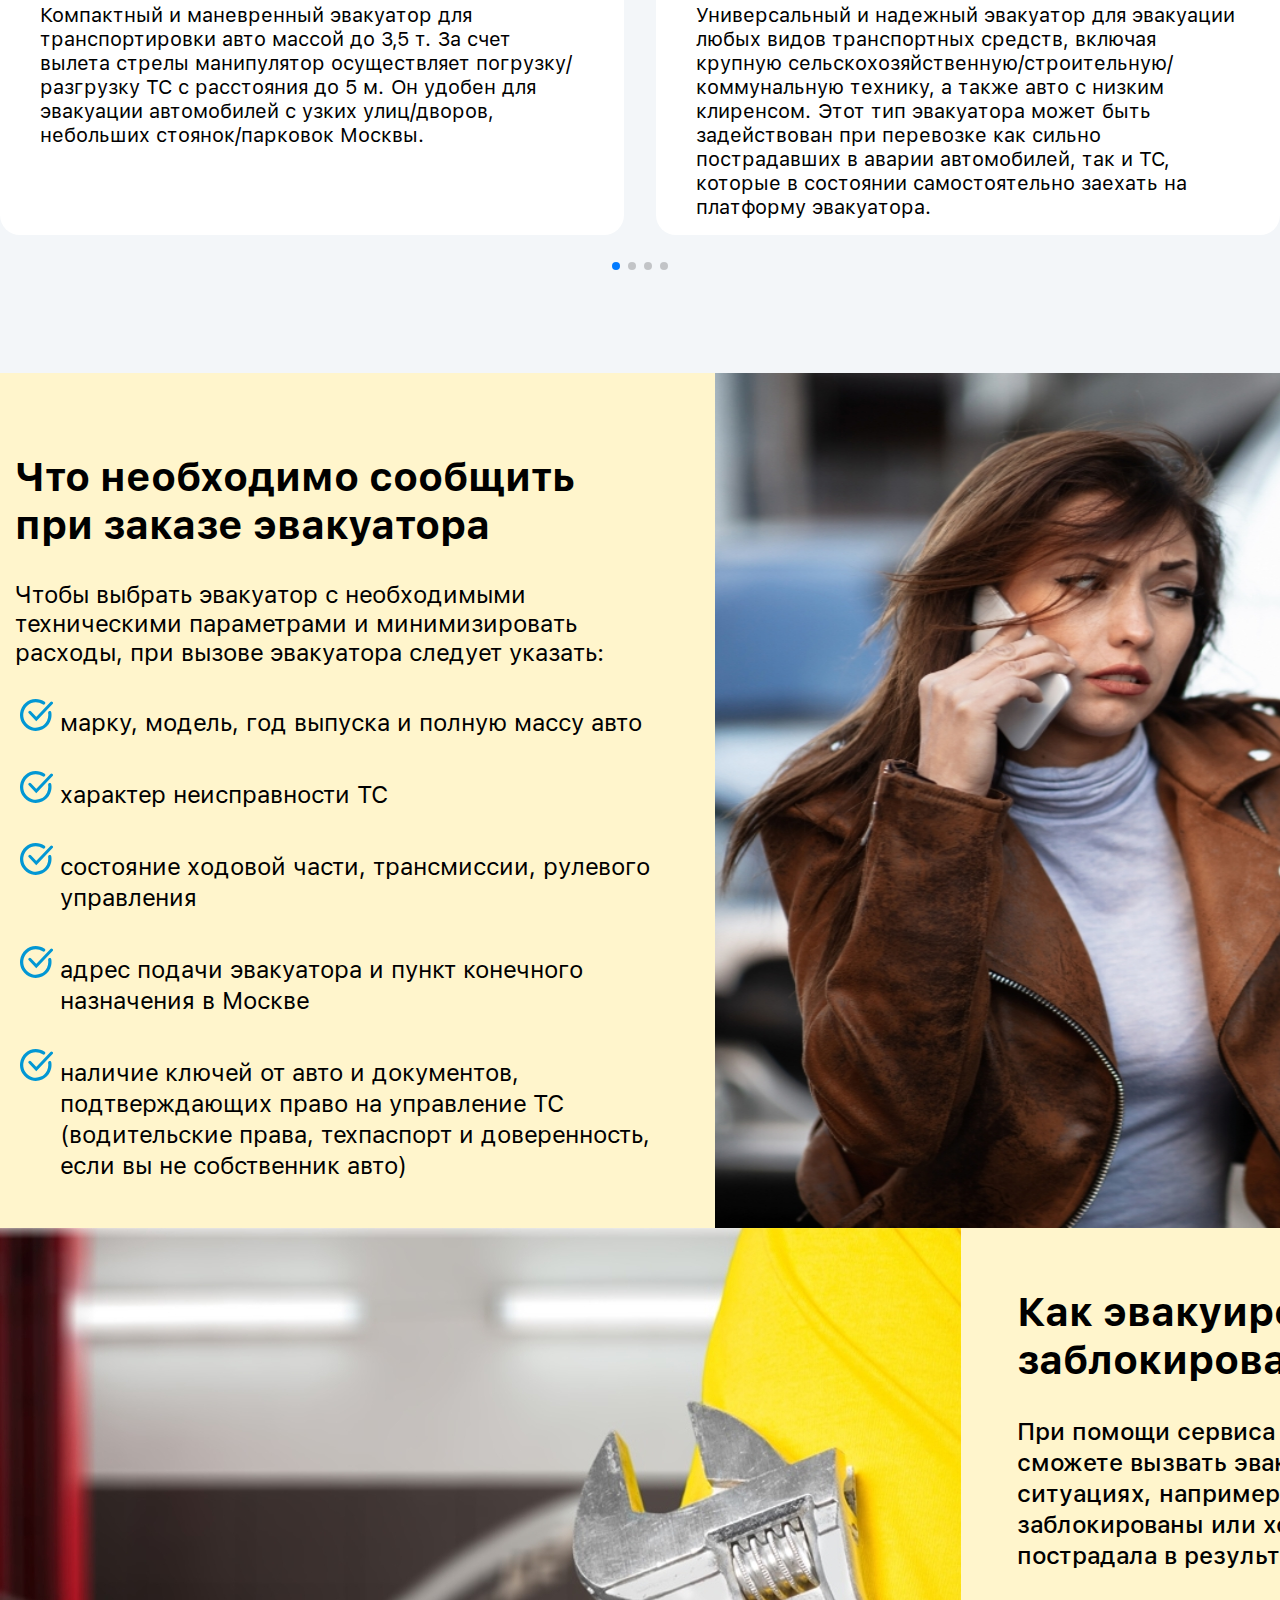
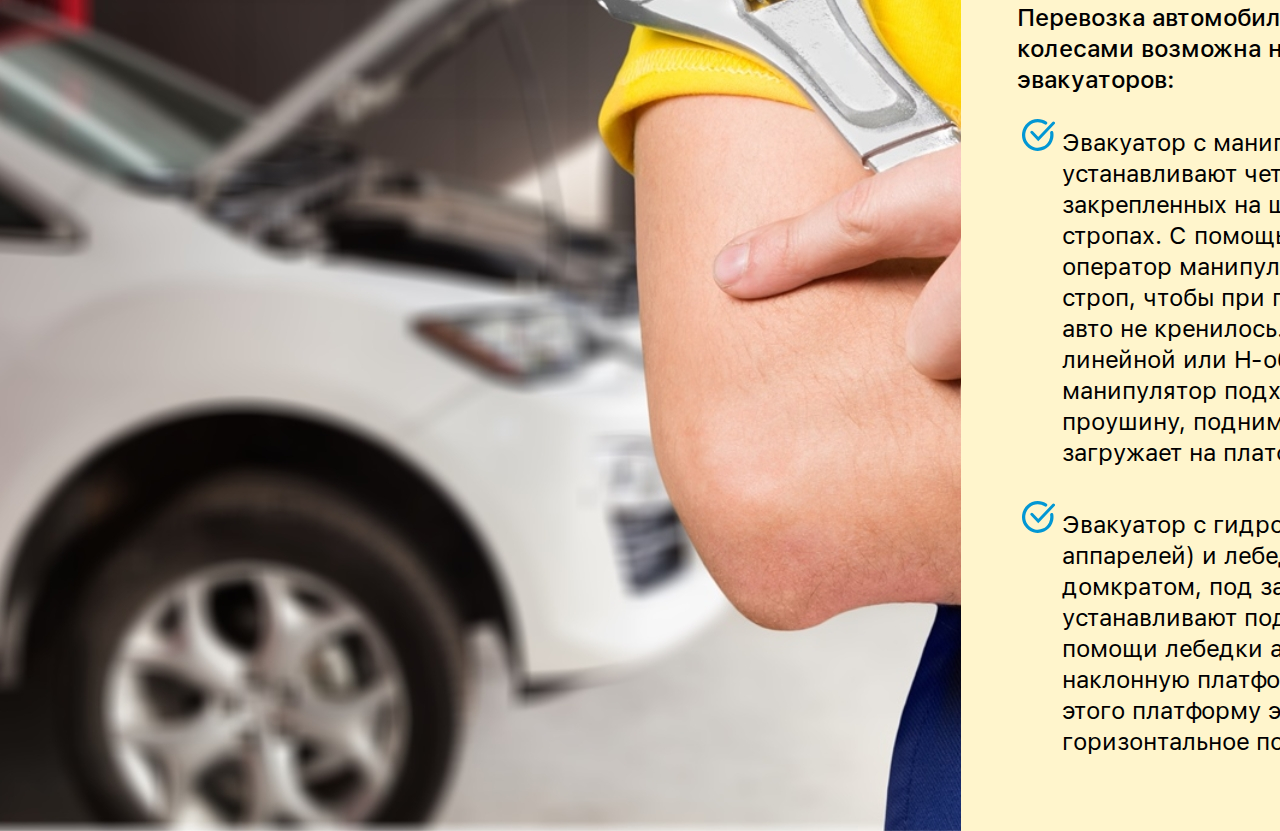
==== commit ec61b543: "Finished with answer section" ====
--- a/index.html
+++ b/index.html
@@ -503,6 +503,64 @@
 					<div class="swiper-button-next"></div>
 				</div>
 			</section>
+			<section class="answer">
+				<div class="answer__content">
+					<div class="answer__block-top __container">
+						<div class="answer__blocktext">
+							<h3 class="answer__title">
+								Что необходимо сообщить при заказе эвакуатора
+							</h3>
+							<p>
+								Чтобы выбрать эвакуатор с необходимыми техническими параметрами и минимизировать расходы, при
+								вызове эвакуатора следует указать:
+							</p>
+							<ul class="answer__list">
+								<li class="answer__list-item">марку, модель, год выпуска и полную массу авто</li>
+								<li class="answer__list-item">характер неисправности ТС</li>
+								<li class="answer__list-item">состояние ходовой части, трансмиссии, рулевого управления</li>
+								<li class="answer__list-item">адрес подачи эвакуатора и пункт конечного назначения в Москве
+								</li>
+								<li class="answer__list-item">наличие ключей от авто и документов, подтверждающих право на
+									управление ТС (водительские права, техпаспорт и
+									доверенность, если вы не собственник авто)</li>
+							</ul>
+						</div>
+						<img src="./assets/img/image 10.jpeg" style="height: 855px;" alt="Image">
+					</div>
+					<div class="answer__block-bottom">
+						<div class="bottom-ls">
+							<img src="./assets/img/image 11.jpeg" style="height: 1203px;" alt="Image">
+						</div>
+						<div class="bottom-rs">
+							<h3 class="answer__title answer__title-2">
+								Как эвакуировать авто с заблокированными колесами
+							</h3>
+							<p>
+								При помощи сервиса ТутЭвакуатор.Ру вы сможете вызвать эвакуатор в экстренных ситуациях,
+								например, когда колеса авто заблокированы или ходовая ТС критически пострадала в результате
+								аварии.
+								<br><br>
+								Перевозка автомобиля с заблокированными колесами возможна несколькими типами эвакуаторов:
+							</p>
+							<ul class="answer__list">
+								<li class="answer__list-item">
+									Эвакуатор с манипулятором. На ТС устанавливают четыре колесных захвата, закрепленных на
+									широких текстильных стропах. С помощью специальных петель оператор манипулятора регулирует
+									длину строп, чтобы при перемещении на эвакуатор авто не кренилось. Стропы присоединяют
+									к линейной или H-образной траверсе. Кран-манипулятор подхватывает траверсу за проушину,
+									поднимает автомобиль и загружает на платформу эвакуатора.
+								</li>
+								<li class="answer__list-item">
+									Эвакуатор с гидроплатформой (без аппарелей) и лебедкой. Авто приподнимают домкратом,
+									под заблокированные колеса устанавливают подкатные тележки. При помощи лебедки авто
+									затягивают на наклонную платформу эвакуатора. После этого платформу эвакуатора приводят в
+									горизонтальное положение.
+								</li>
+							</ul>
+						</div>
+					</div>
+				</div>
+			</section>
 		</main>
 		<footer class="footer"></footer>
 	</div>
--- a/css/style.css
+++ b/css/style.css
@@ -751,8 +751,9 @@
 }
 
 .swiper {
-  width: 1400px;
+  max-width: 1400px;
   margin: 0 auto;
+  height: 720px;
 }
 
 .swiper-slide {
@@ -781,6 +782,97 @@
   font-size: 20px;
   font-weight: 400;
   line-height: 120%;
+}
+
+.swiper-horizontal > .swiper-pagination-bullets,
+.swiper-pagination-bullets.swiper-pagination-horizontal,
+.swiper-pagination-custom,
+.swiper-pagination-fraction {
+  bottom: var(--swiper-pagination-bottom, 0px);
+}
+
+.answer {
+  background-color: var(--yellow-color);
+}
+
+.answer__content {
+  display: flex;
+  flex-direction: column;
+}
+
+.answer__block-top {
+  display: flex;
+}
+.answer__block-top > img {
+  flex: 1 0 100%;
+}
+
+.answer__blocktext {
+  margin-top: 80px;
+  flex: 1 0 50%;
+}
+.answer__blocktext > p {
+  max-width: 644px;
+  color: var(--dark-color);
+  font-size: 24px;
+  font-weight: 400;
+  line-height: 119.2307692308%;
+  margin-bottom: 32px;
+}
+
+.answer__title {
+  max-width: 644px;
+  color: var(--dark-color);
+  font-size: 40px;
+  font-weight: 700;
+  line-height: 120%;
+  margin-bottom: 32px;
+}
+
+.answer__list {
+  padding-left: 45px;
+}
+
+.answer__list li {
+  list-style-image: url("../../assets/icon/Done.svg");
+}
+
+.answer__list-item {
+  max-width: 631px;
+  font-size: 24px;
+  font-weight: 400;
+  line-height: 129.1666666667%;
+}
+.answer__list-item:not(:last-child) {
+  margin-bottom: 32px;
+}
+
+.answer__block-bottom {
+  display: flex;
+}
+.answer__block-bottom > img {
+  flex: 0 1 auto;
+}
+
+.bottom-ls {
+  flex: 0 1 50%;
+}
+
+.answer__title-2 {
+  width: 644px;
+}
+
+.bottom-rs {
+  max-width: 644px;
+  padding-top: 60px;
+  padding-left: 56px;
+  flex: 0 1 50%;
+}
+.bottom-rs > p {
+  font-size: 24px;
+  font-weight: 500;
+  line-height: 31px;
+  margin-bottom: 24px;
 }
 
 @font-face {
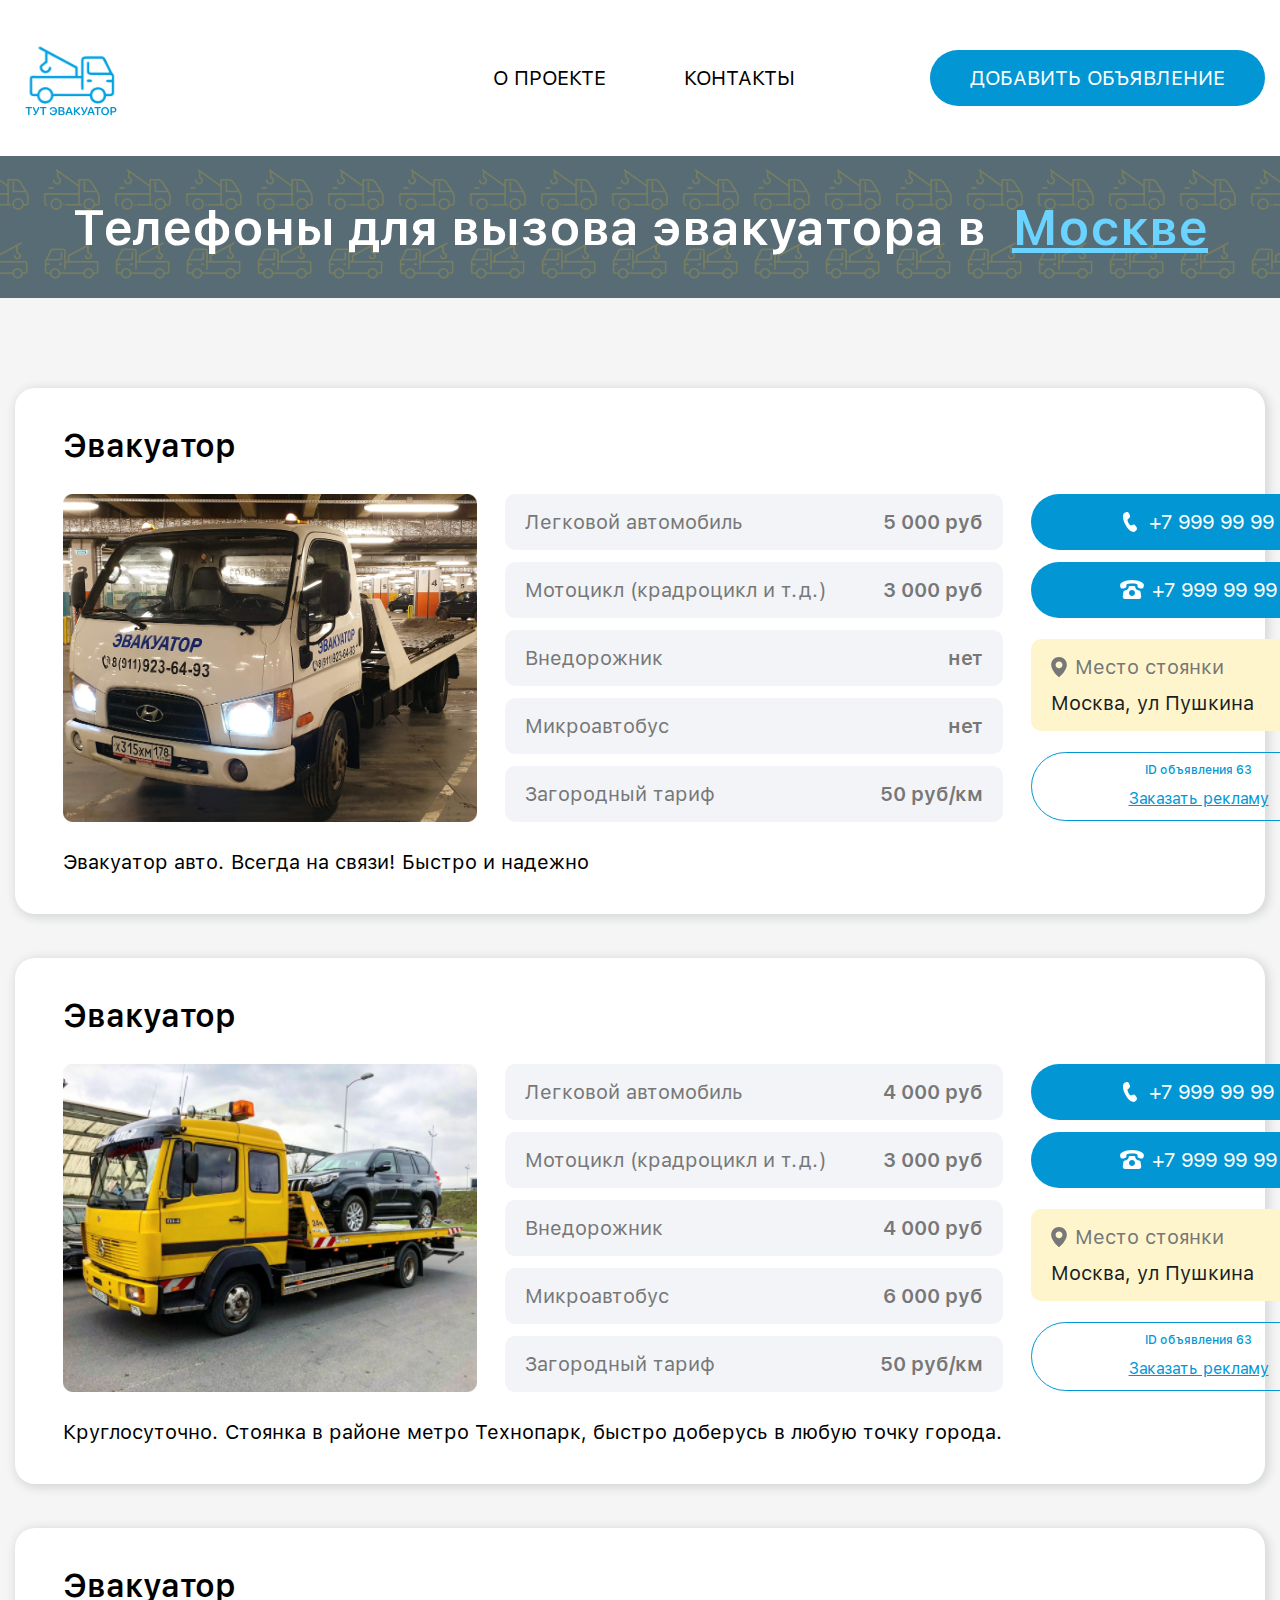
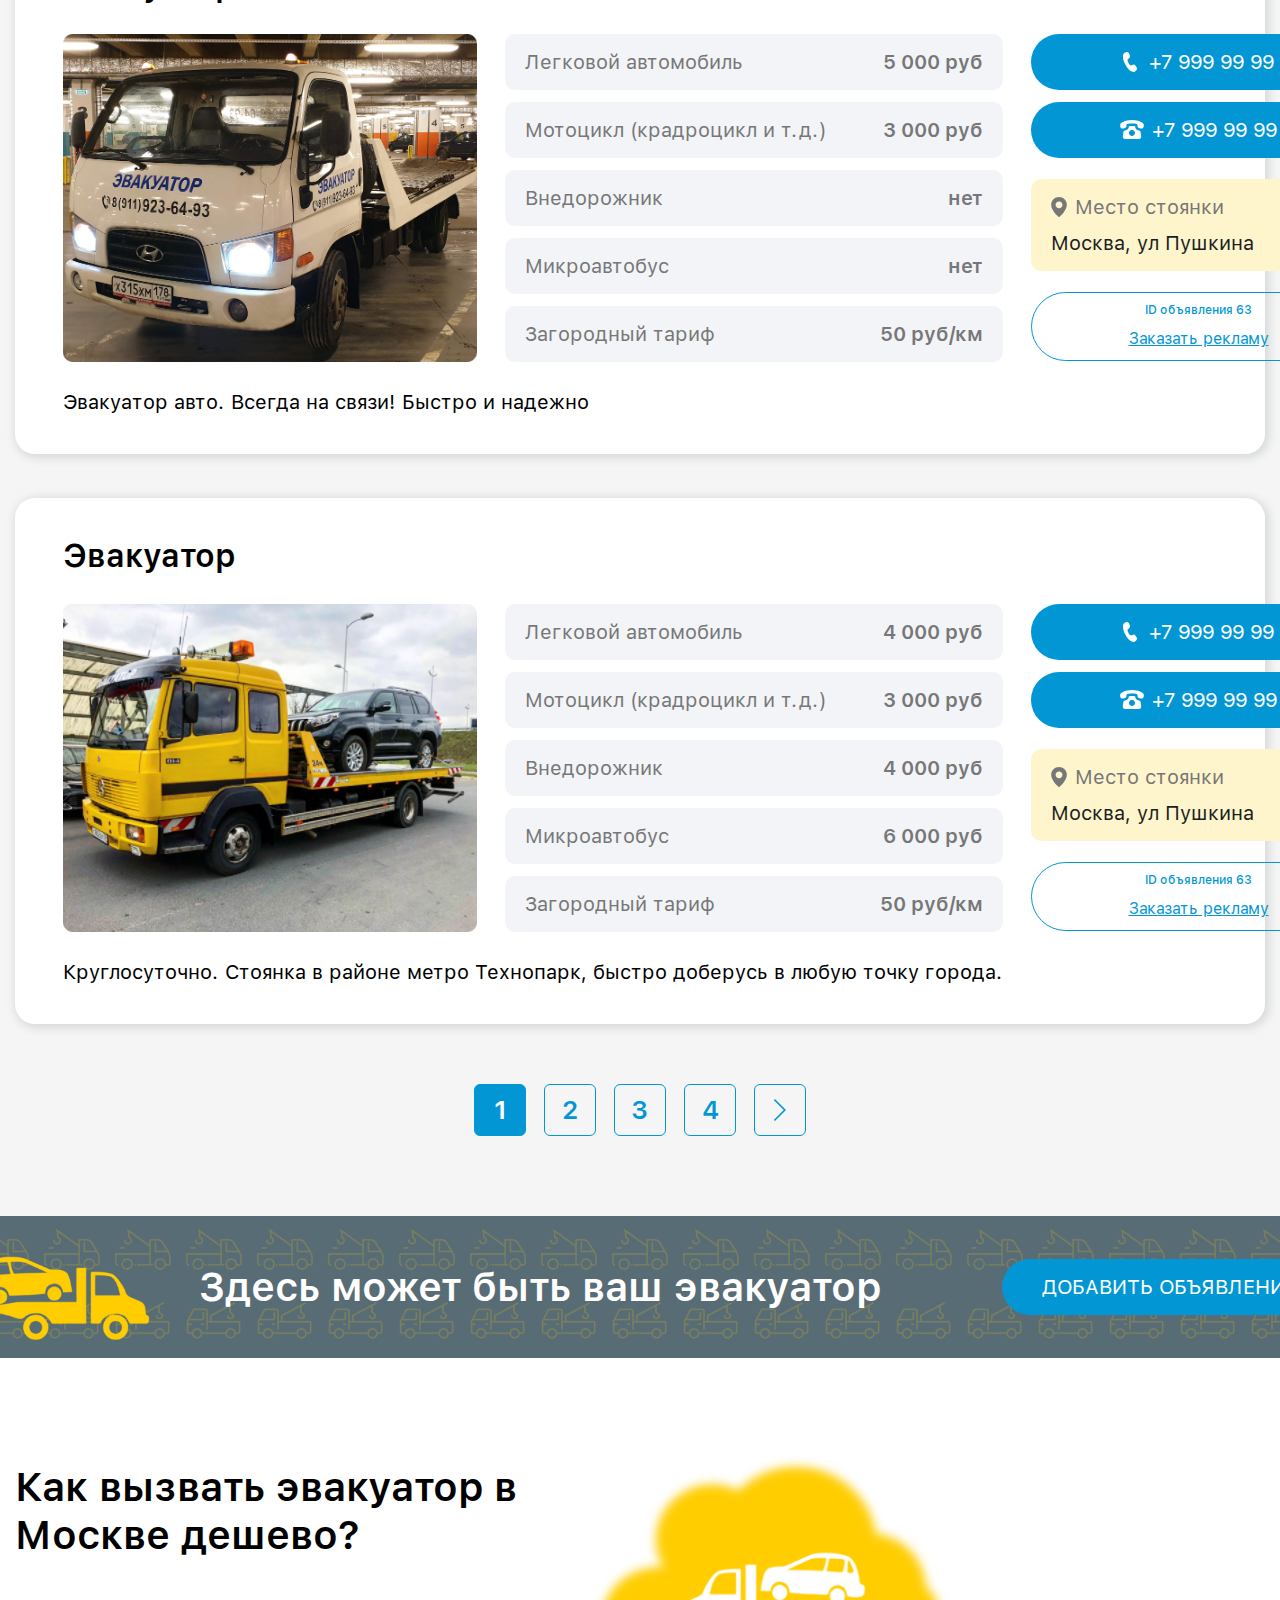
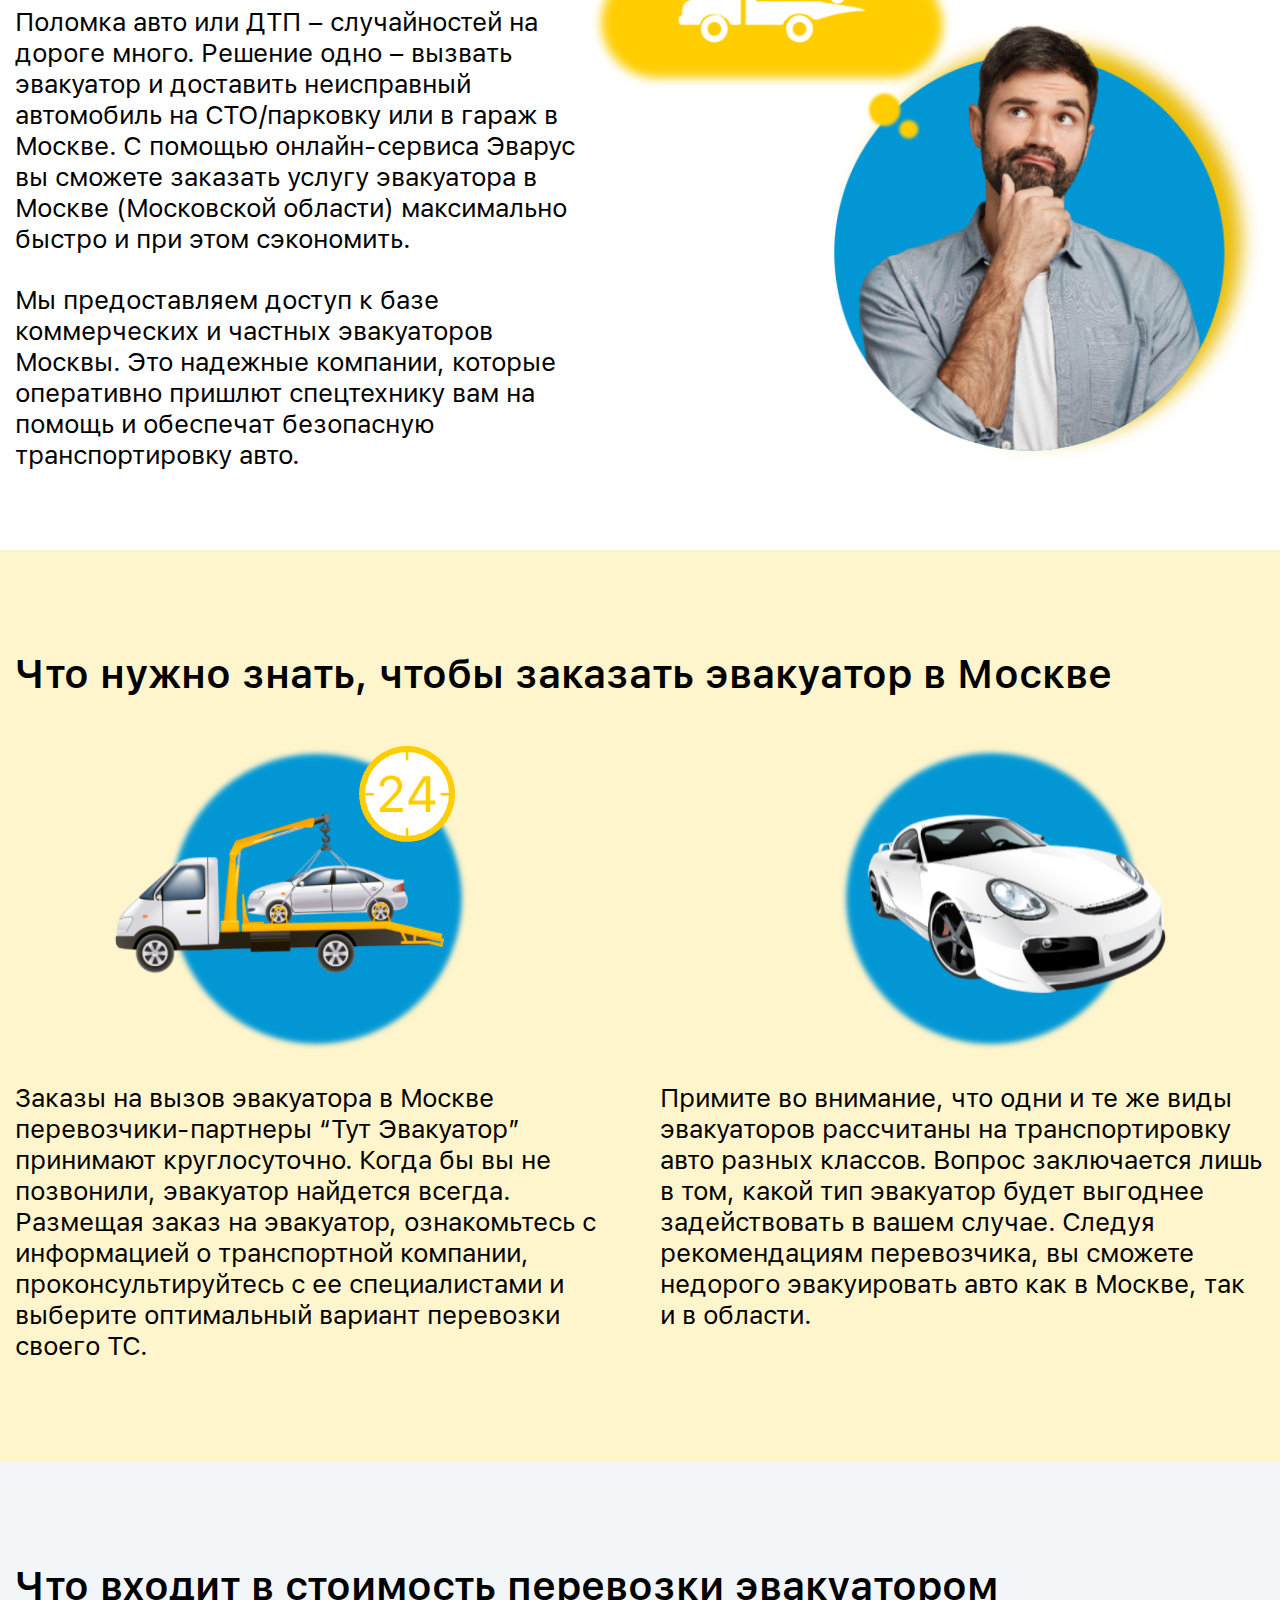
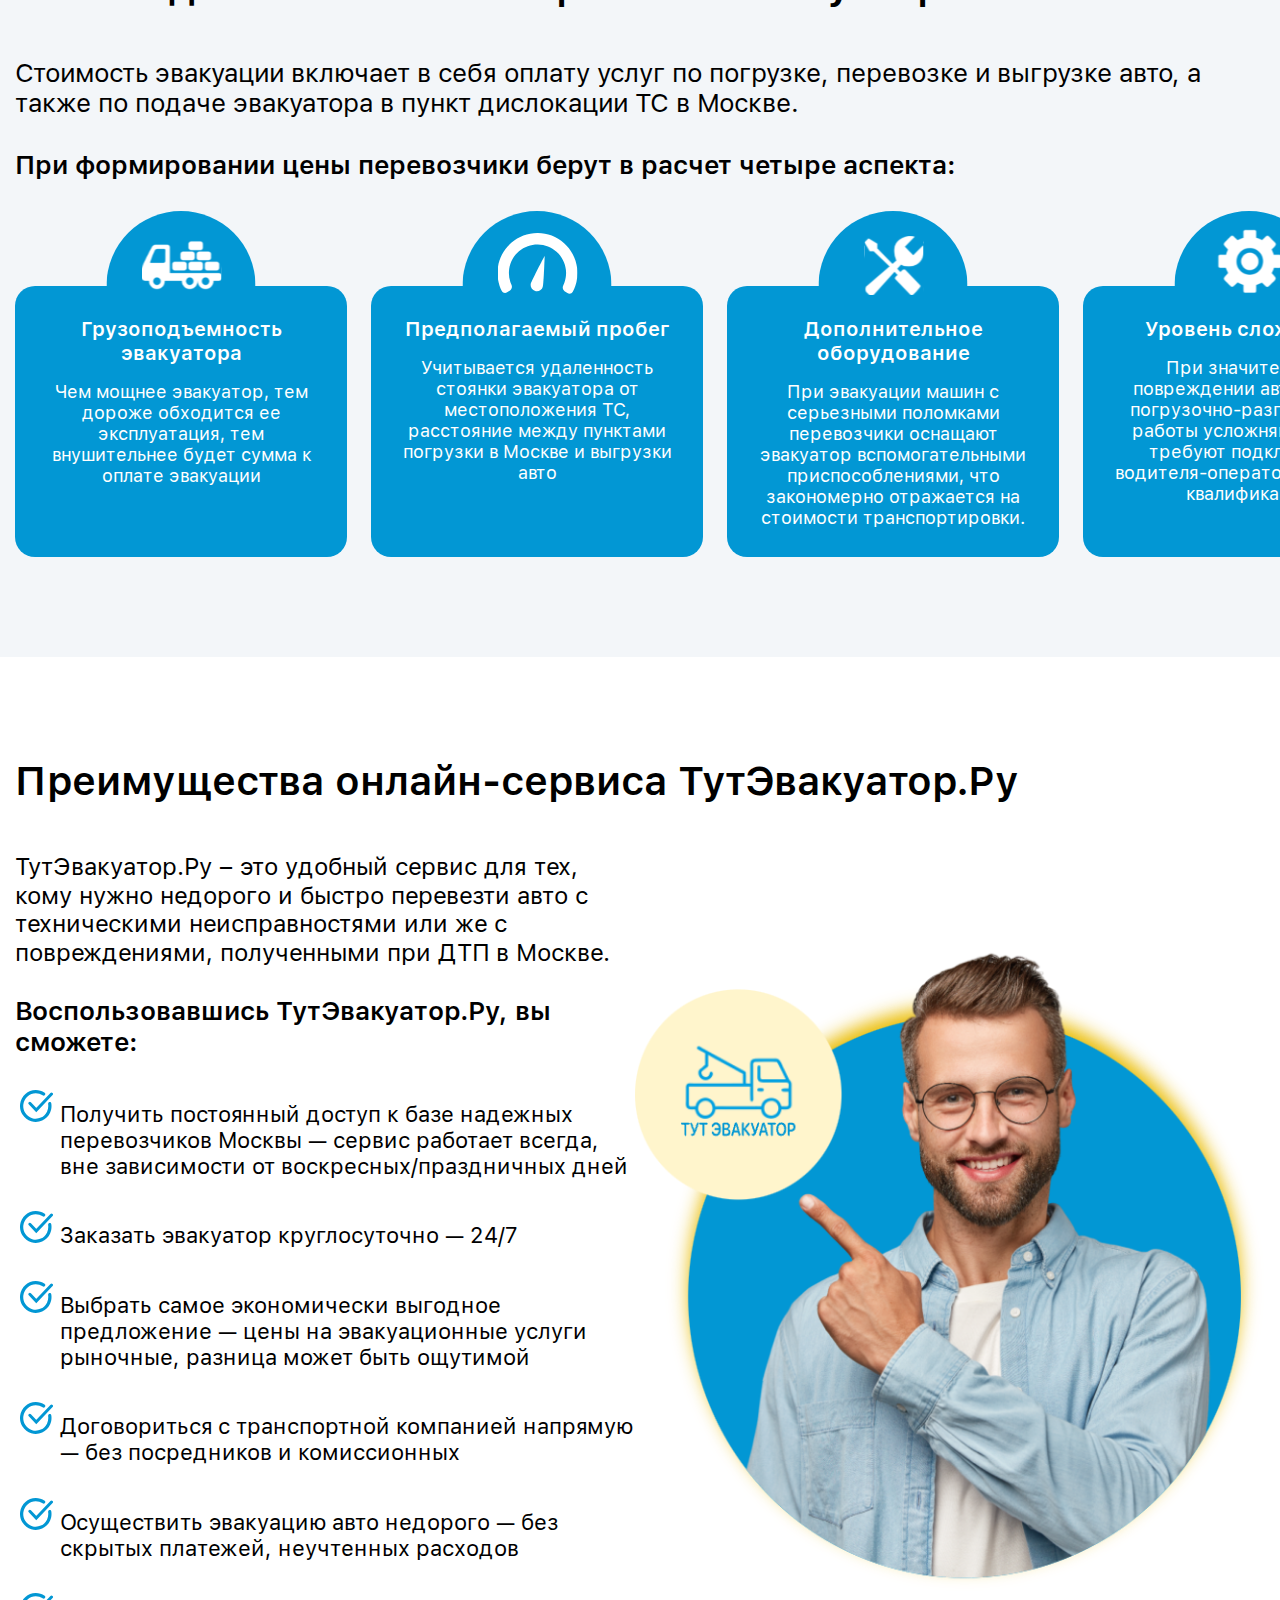
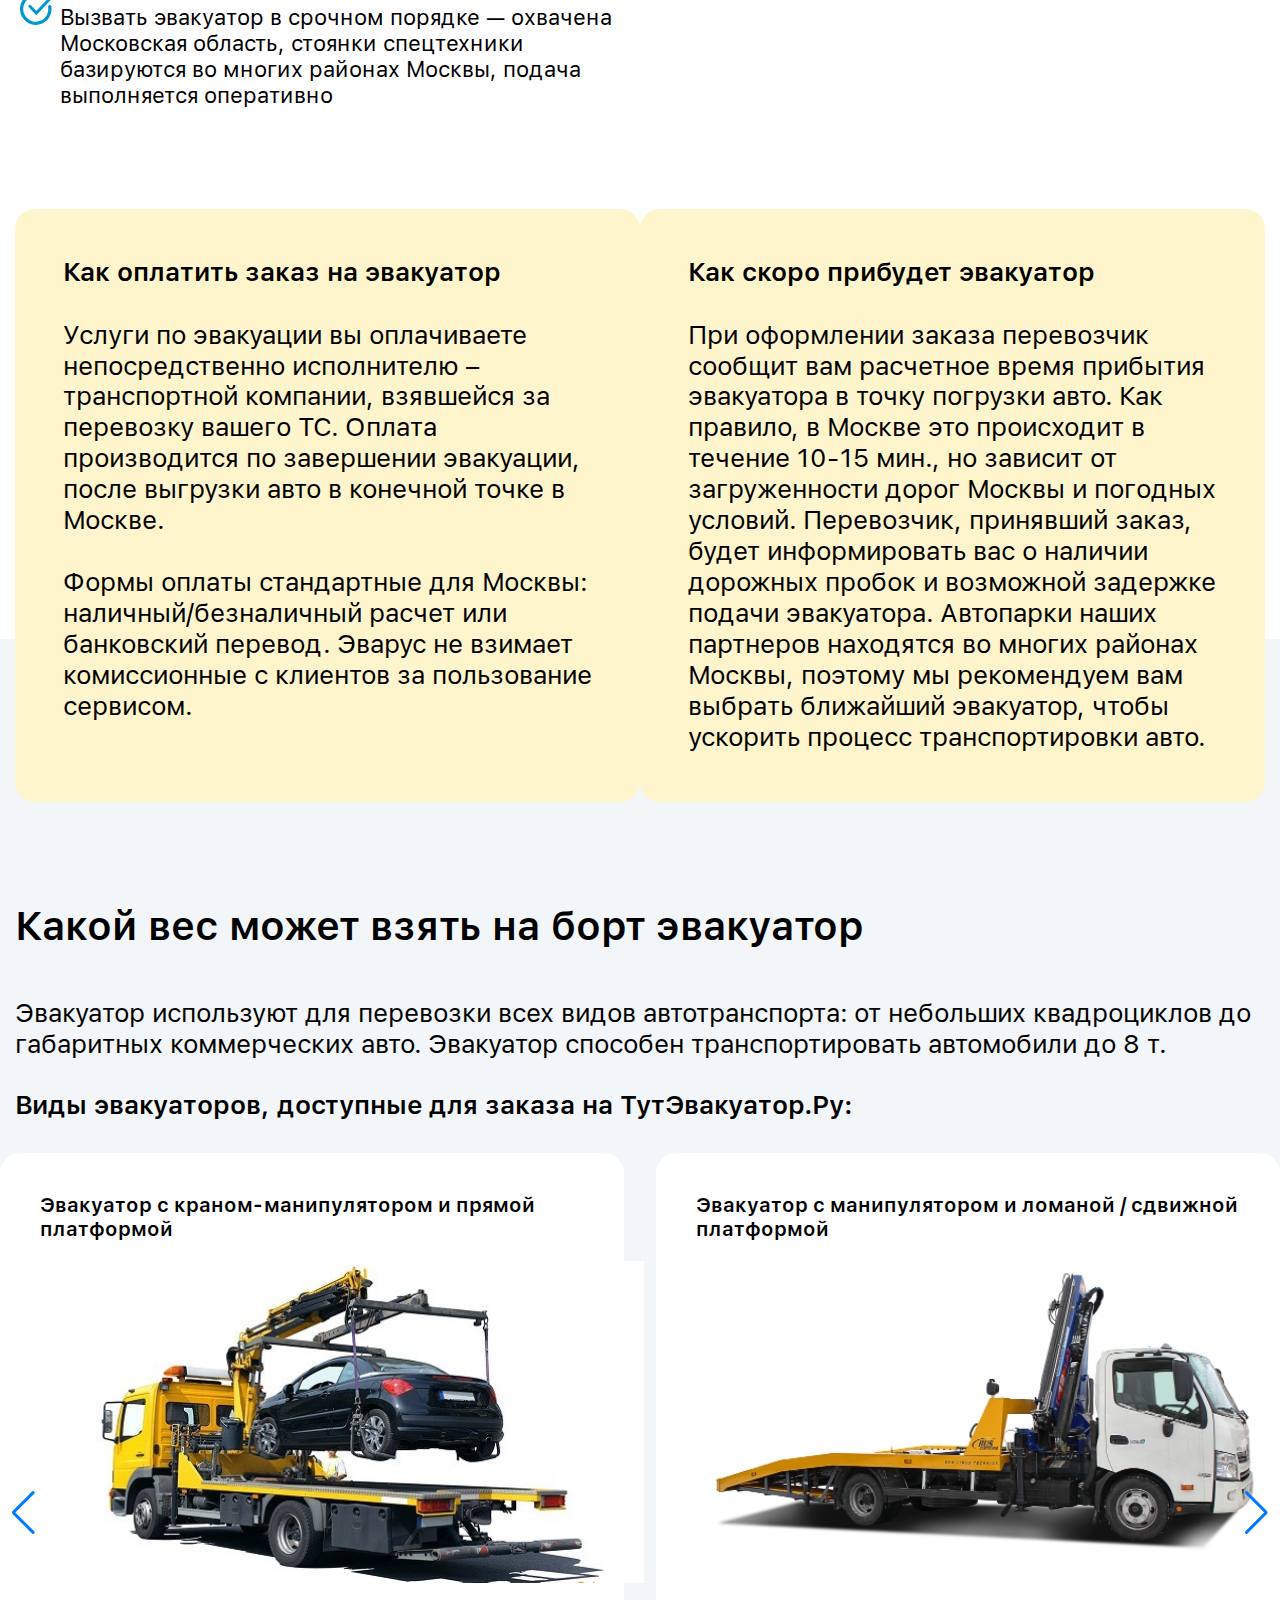
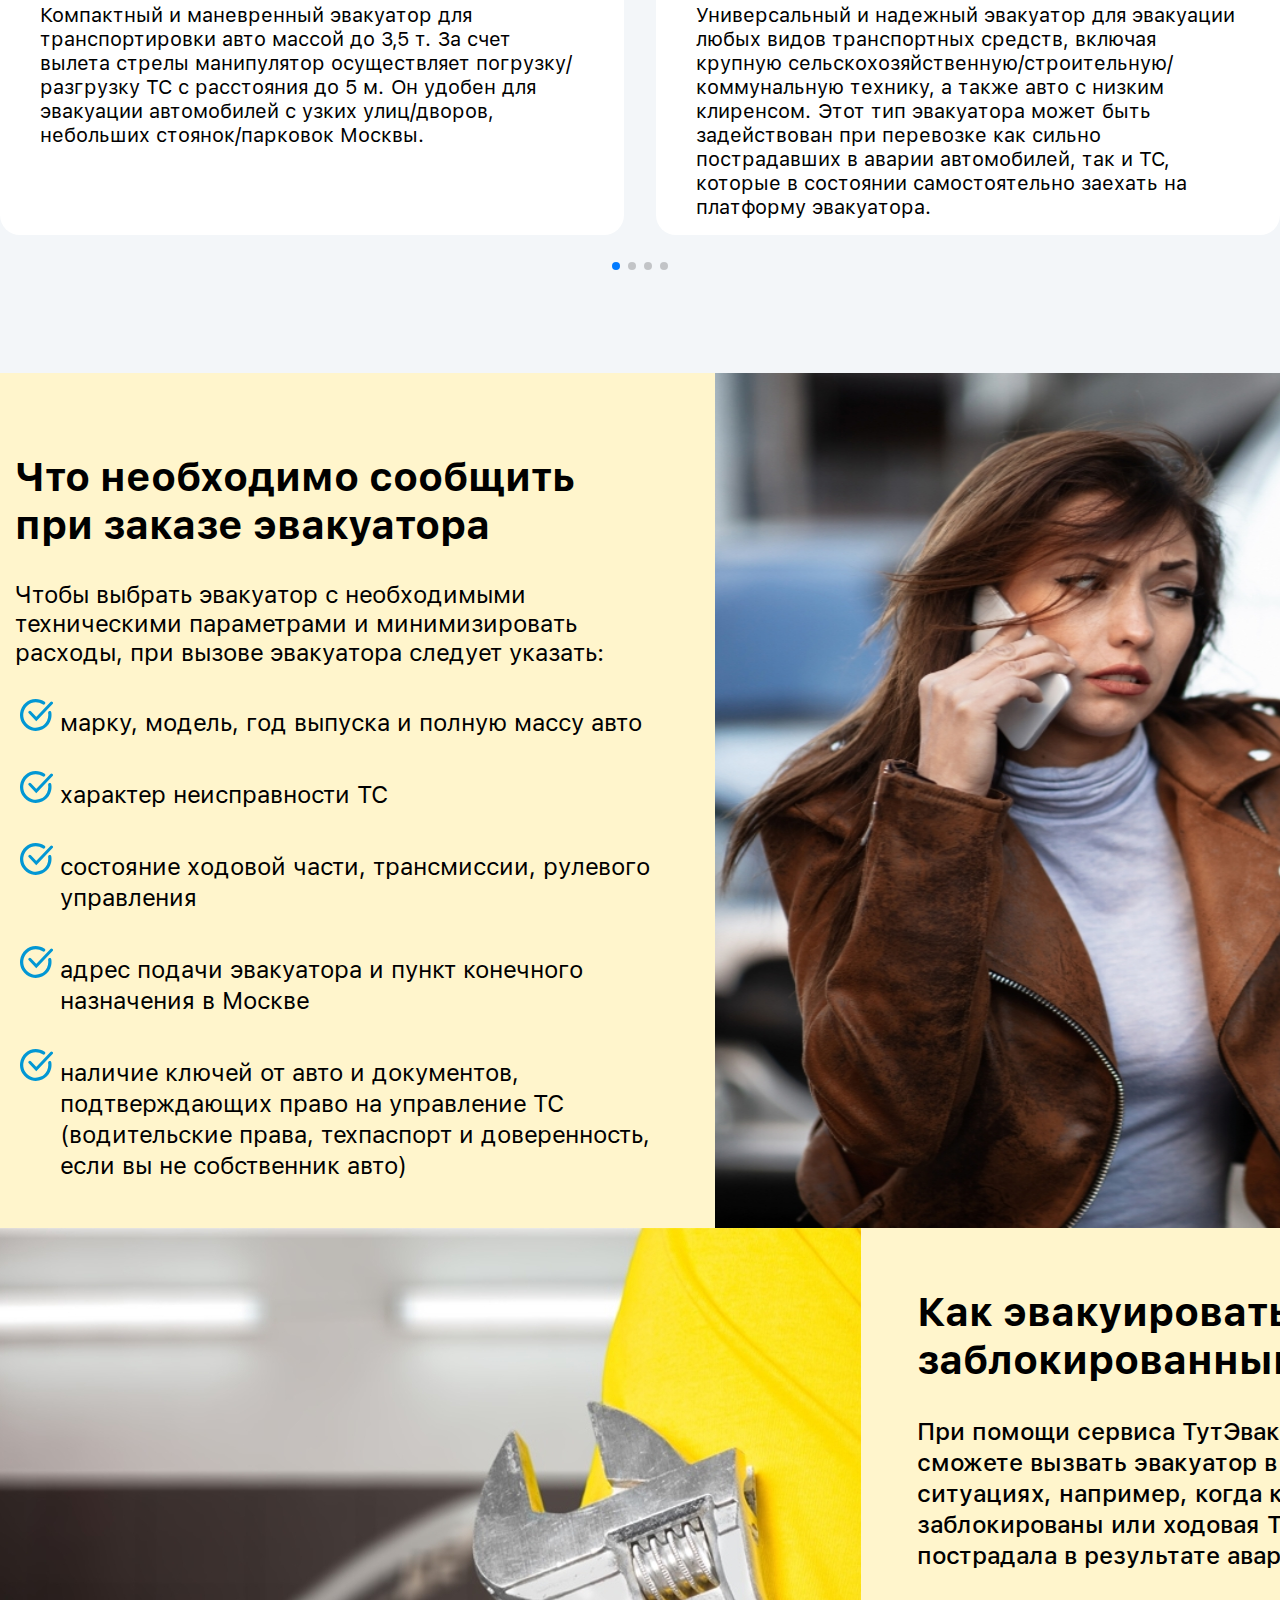
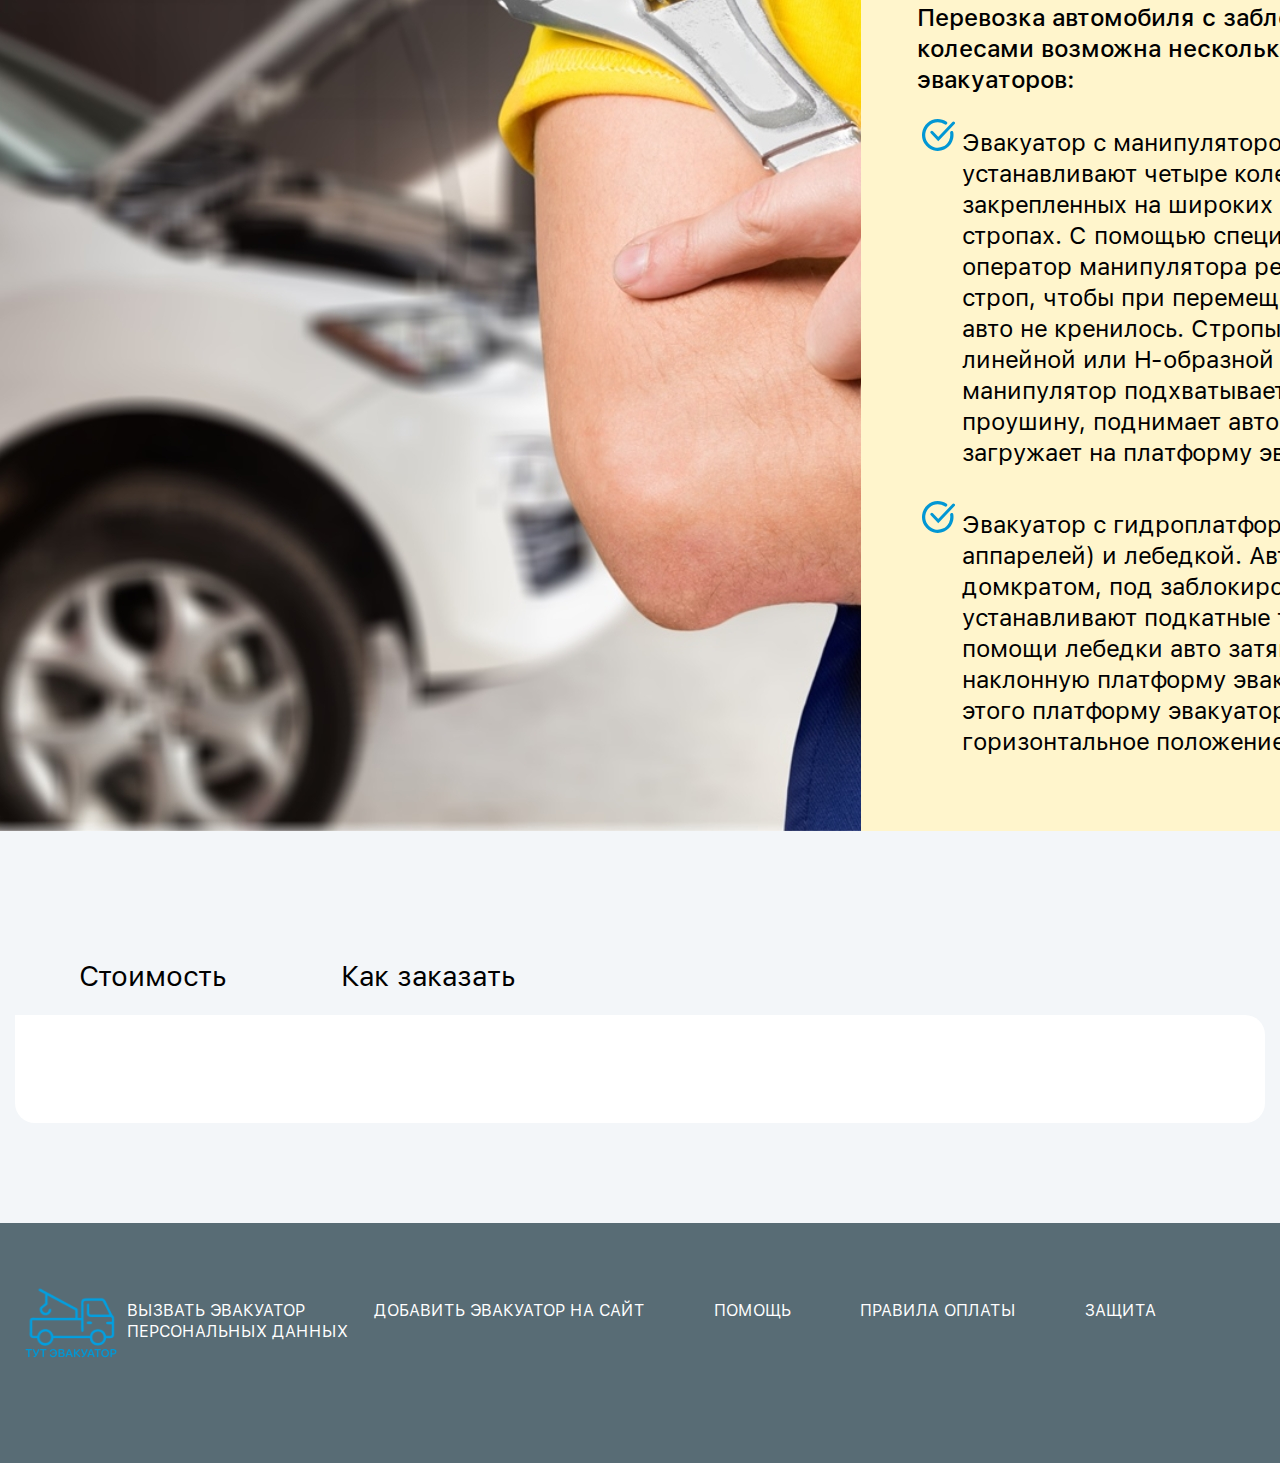
==== commit 6f5e9602: "Finished with index.html file" ====
--- a/index.html
+++ b/index.html
@@ -8,7 +8,6 @@
 	<meta http-equiv="X-UA-Compatible" content="IE=edge">
 	<link rel="stylesheet" href="https://cdn.jsdelivr.net/npm/swiper@10/swiper-bundle.min.css" />
 	<link rel="stylesheet" href="css/style.css" />
-	<!-- <link rel="icon" href="img/" type="image/x-icon"> -->
 	<meta name="viewport" content="width=device-width, initial-scale=1.0, maximum-scale=1.0, user-scalable=0" />
 </head>
 
@@ -17,7 +16,7 @@
 		<header class="header">
 			<div class="header_container">
 				<div class="header__content">
-					<img class="header__logo" src="./assets/img/Logo.svg"></img>
+					<a href="./index.html"><img class="header__logo" src="./assets/img/Logo.svg"></img></a>
 					<div class="header__menu menu">
 						<div class="menu__icon icon-menu">
 							<a href="##"><span>о проекте</span></a>
@@ -29,7 +28,8 @@
 								<li><a href="##" style="text-transform: uppercase;" class="menu__link">контакты</a></li>
 							</ul>
 						</nav>
-						<a href="##" style="text-transform: uppercase;" class="default__btn header__btn">Добавить
+						<a href="./advertisement.html" style="text-transform: uppercase;"
+							class="default__btn header__btn">Добавить
 							объявление</a>
 					</div>
 				</div>
@@ -277,7 +277,8 @@
 					<div class="__container banner-info">
 						<img src="./assets/icon/Illustration.png" style="width: 244px;height: 142px;" alt="Yellow Truck">
 						<p>Здесь может быть ваш эвакуатор</p>
-						<a href="##" style="text-transform: uppercase;" class="default__btn header__btn">Добавить
+						<a href="./advertisement.html" style="text-transform: uppercase;"
+							class="default__btn header__btn">Добавить
 							объявление</a>
 					</div>
 				</div>
@@ -561,8 +562,105 @@
 					</div>
 				</div>
 			</section>
+			<section class="faq">
+				<div class="faq__container">
+					<div class="faq__content">
+						<div class="tabs">
+							<nav class="tabs__items">
+								<a href="#tab_01" class="tabs__item"><span>Стоимость</span></a>
+								<a href="#tab_02" class="tabs__item"><span>Как заказать</span></a>
+							</nav>
+							<div class="tabs__body">
+								<div id="tab_01" class="tabs__block" checked>
+									<h3 class="faq__title">Стоимость вызова эвакуатора для перевозки авто</h3>
+									<p class="faq__subtitle">
+										На сайте Эварус представлены цены, выставленные перевозчиками за стандартную услугу
+										эвакуации авто по Москве и области. Начальная стоимость транспортировки зависит от
+										габаритов и веса ТС: перевозка мотоцикла/малолитражки будет стоить дешевле, чем
+										внедорожника/минивена. Дороже всего обойдется эвакуация неисправной спецтехники и
+										грузового транспорта.
+										<br><br>
+										<span>На стоимость услуги эвакуатора в Москве влияет ряд факторов:</span>
+									</p>
+									<ul class="faq__list">
+										<li class="faq__list-item">класс, масса, степень повреждения транспортируемого авто</li>
+										<li class="faq__list-item">первоначальное месторасположение ТС в Москве и дальность
+											следования</li>
+										<li class="faq__list-item">сложность погрузочно-разгрузочных операций</li>
+										<li class="faq__list-item">дорожные и погодные условия Москвы</li>
+									</ul>
+									<p class="faq__textblock">
+										Окончательная цена зависит от того, куда подавать эвакуатор и где впоследствии выгружать
+										автомобиль: Москва это будет или Московская область. Транспортировка по МО оплачивается
+										согласно прайсу, плюс тариф за каждый км пробега от МКАД. Суммарная оплата увеличится,
+										если машина находится в кювете/яме/гараже/водоеме и подъезд к ней усложнен. Стоимость
+										возрастет и при наличии заблокированных колес/рулевого управления или серьезного
+										повреждения ТС. Все нюансы эвакуации авто вы сможете обсудить с перевозчиком.
+										Ознакомившись с конкретной ситуацией, он озвучит цену и сроки подачи
+										эвакуатора.
+										<br><br>
+										<span>
+											В каких случаях возможно изменение стоимости услуги после прибытия эвакуатора к
+											месту погрузки авто:
+										</span>
+									</p>
+									<ul class="faq__list">
+										<li class="faq__list-item">простой эвакуатора по вине клиента</li>
+										<li class="faq__list-item">смена маршрута после размещения заказа</li>
+										<li class="faq__list-item">непредвиденное усложнение эвакуации из-за неправильных/неполных
+											данных о ТС</li>
+									</ul>
+									<span>
+										Во избежание незапланированных трат, сообщите диспетчерской службе подробные сведения о
+										своем автомобиле и обстоятельствах его поломки.
+									</span>
+								</div>
+								<div id="tab_02" class="tabs__block">
+									<h3 class="faq__title">Стоимость вызова эвакуатора для перевозки авто</h3>
+									<p class="faq__subtitle">
+										Воспользовавшись онлайн-ресурсом Эварус, вы сократите время на поиск эвакуатора в Москве,
+										МО и закажете услугу по оптимальной цене. Вам не придется обзванивать знакомых или долго
+										искать телефон эвакуатора в интернете. Проанализируйте предложения на нашем сайте,
+										выберите лучшие условия и стоимость перевозки.
+										<br><br>
+										<span>Как вызвать эвакуатор с помощью онлайн-сервиса ТутЭвакуатор.Ру:</span>
+									</p>
+									<ul>
+										<li class="faq__list-item item-how-list choose-1">Ознакомьтесь с картой Москвы и
+											Московской области, на которой желтыми маркерами обозначены стоянки эвакуаторов.</li>
+										<li class="faq__list-item item-how-list choose-2">Увеличьте масштаб и определите, какой из
+											адресов находится рядом с местом вашей дислокации</li>
+										<li class="faq__list-item item-how-list choose-3">Выберите ближайший эвакуатор и нажмите
+											на соответствующий маркер</li>
+										<li class="faq__list-item item-how-list choose-4">Просмотрите детальную информацию о
+											перевозчике: возможные способы погрузки ТС, комплектацию автопарка, типы
+											транспортируемых авто прайс с ценами</li>
+										<li class="faq__list-item item-how-list choose-5">Кликните по голубому полю внизу карточки
+											перевозчика и возьмите телефонный номер компании</li>
+										<li class="faq__list-item item-how-list choose-6">Созвонитесь с диспетчером фирмы,
+											обсудите детали эвакуации в Москве/МО и стоимость заказа</li>
+										<li class="faq__list-item item-how-list choose-7">Сравните цены и условия перевозки у
+											нескольких компаний, выберите наиболее подходящий для себя вариант</li>
+									</ul>
+								</div>
+							</div>
+						</div>
+					</div>
+				</div>
+			</section>
 		</main>
-		<footer class="footer"></footer>
+		<footer class="footer">
+			<div class="footer__content __container">
+				<img src="./assets/img/Logo.svg" alt="Logotype">
+				<nav>
+					<a href="##">Вызвать эвакуатор</a>
+					<a href="##">Добавить эвакуатор на сайт</a>
+					<a href="##">Помощь</a>
+					<a href="##">Правила оплаты</a>
+					<a href="##">Защита персональных данных</a>
+				</nav>
+			</div>
+		</footer>
 	</div>
 	<!-- Подключаем Swiper -->
 	<script src="https://cdn.jsdelivr.net/npm/swiper@10/swiper-bundle.min.js"></script>
--- a/css/style.css
+++ b/css/style.css
@@ -152,6 +152,41 @@
 
 .default__btn:focus:active {
   background-color: var(--darkblue-color);
+}
+
+:root {
+  --white-color: #ffffff;
+  --blue-color: #0297d4;
+  --black-color: #000000;
+  --yellow-color: #fff5cc;
+  --grey-color: #f2f4f8;
+  --lightblue-color: #36acde;
+  --darkblue-color: #077aa9;
+  --bluetext-color: #6ad3ff;
+  --darkgreen-color: #586c75;
+  --grey-background: #f5f5f5;
+}
+
+.footer {
+  background-color: var(--darkgreen-color);
+  height: 240px;
+  padding-top: 41px;
+}
+
+.footer__content {
+  display: flex;
+  align-items: center;
+  justify-content: space-between;
+}
+.footer__content > nav > a:not(:last-child) {
+  margin-right: 63px;
+}
+.footer__content > nav > a {
+  color: var(--white-color);
+  font-size: 16px;
+  font-weight: 400;
+  line-height: 118.75%;
+  text-transform: uppercase;
 }
 
 :root {
@@ -855,7 +890,12 @@
 }
 
 .bottom-ls {
+  display: flex;
+  justify-content: flex-end;
   flex: 0 1 50%;
+}
+.bottom-ls > img {
+  margin-left: -100px;
 }
 
 .answer__title-2 {
@@ -873,6 +913,177 @@
   font-weight: 500;
   line-height: 31px;
   margin-bottom: 24px;
+}
+
+.faq {
+  background-color: #f3f6f9;
+}
+
+.faq__container {
+  padding-top: 106px;
+  padding-bottom: 100px;
+}
+
+.faq__content {
+  width: 100%;
+}
+
+.tabs__items {
+  display: flex;
+}
+
+.tabs__item {
+  height: 78px;
+  width: 275px;
+  border-radius: 20px 20px 0px 0px;
+  display: flex;
+  justify-content: center;
+  align-items: center;
+  color: var(--dark-color);
+  font-size: 28px;
+  font-weight: 400;
+  line-height: 135.7142857143%;
+}
+.tabs__item > span {
+  position: relative;
+  z-index: 2;
+}
+
+.tabs__body {
+  padding: 48px 60px 60px 60px;
+  background-color: var(--white-color);
+  border-radius: 0px 20px 20px 20px;
+}
+
+.tabs__block {
+  position: relative;
+  display: none;
+  background-color: var(--white-color);
+}
+.tabs__block:target {
+  display: block;
+}
+.tabs__block::before {
+  content: "";
+  height: 78px;
+  width: 275px;
+  position: absolute;
+  top: -126px;
+  border-radius: 20px 20px 0px 0px;
+}
+.tabs__block:nth-child(1)::before {
+  background-color: var(--white-color);
+  left: -60px;
+}
+.tabs__block:nth-child(2)::before {
+  background-color: var(--white-color);
+  left: 216px;
+}
+.tabs__block > span:last-child {
+  font-size: 22px;
+  font-weight: 400;
+  line-height: 119.2307692308%;
+}
+
+.faq__title {
+  color: var(--dark-color);
+  font-size: 40px;
+  font-weight: 600;
+  line-height: 120%;
+  margin-bottom: 32px;
+}
+
+.faq__subtitle {
+  color: var(--dark-color);
+  font-size: 22px;
+  font-weight: 400;
+  line-height: 119.2307692308%;
+  margin-bottom: 28px;
+}
+.faq__subtitle > span {
+  font-weight: 600;
+}
+
+.faq__list li {
+  list-style-image: url("../../assets/icon/Done.svg");
+  margin-bottom: 29px;
+}
+
+.faq__list-item {
+  margin-left: 45px;
+}
+.faq__list-item:not(:last-child) {
+  margin-bottom: 17px;
+}
+
+.faq__textblock {
+  color: var(--dark-color);
+  font-size: 22px;
+  font-weight: 400;
+  line-height: 119.2307692308%;
+  margin-bottom: 28px;
+}
+.faq__textblock > span {
+  font-weight: 600;
+}
+
+.item-how-list {
+  margin: 0px;
+  padding-left: 45px;
+  line-height: 31px;
+}
+
+.item-how-list:not(:last-child) {
+  margin-bottom: 24px;
+}
+
+.choose-1 {
+  background-image: url("../../assets/icon/num1.svg");
+  background-repeat: no-repeat;
+  background-size: contain;
+  background-position: left center;
+}
+
+.choose-2 {
+  background-image: url("../../assets/icon/num2.svg");
+  background-repeat: no-repeat;
+  background-size: contain;
+  background-position: left center;
+}
+
+.choose-3 {
+  background-image: url("../../assets/icon/num3.svg");
+  background-repeat: no-repeat;
+  background-size: contain;
+  background-position: left center;
+}
+
+.choose-4 {
+  background-image: url("../../assets/icon/num4.svg");
+  background-repeat: no-repeat;
+  background-size: auto;
+  background-position: left top;
+}
+
+.choose-5 {
+  background-image: url("../../assets/icon/num5.svg");
+  background-repeat: no-repeat;
+  background-size: contain;
+  background-position: left center;
+}
+
+.choose-6 {
+  background-image: url("../../assets/icon/num6.svg");
+  background-repeat: no-repeat;
+  background-size: contain;
+  background-position: left center;
+}
+
+.choose-7 {
+  background-image: url("../../assets/icon/num7.svg");
+  background-repeat: no-repeat;
+  background-size: contain;
+  background-position: left center;
 }
 
 @font-face {
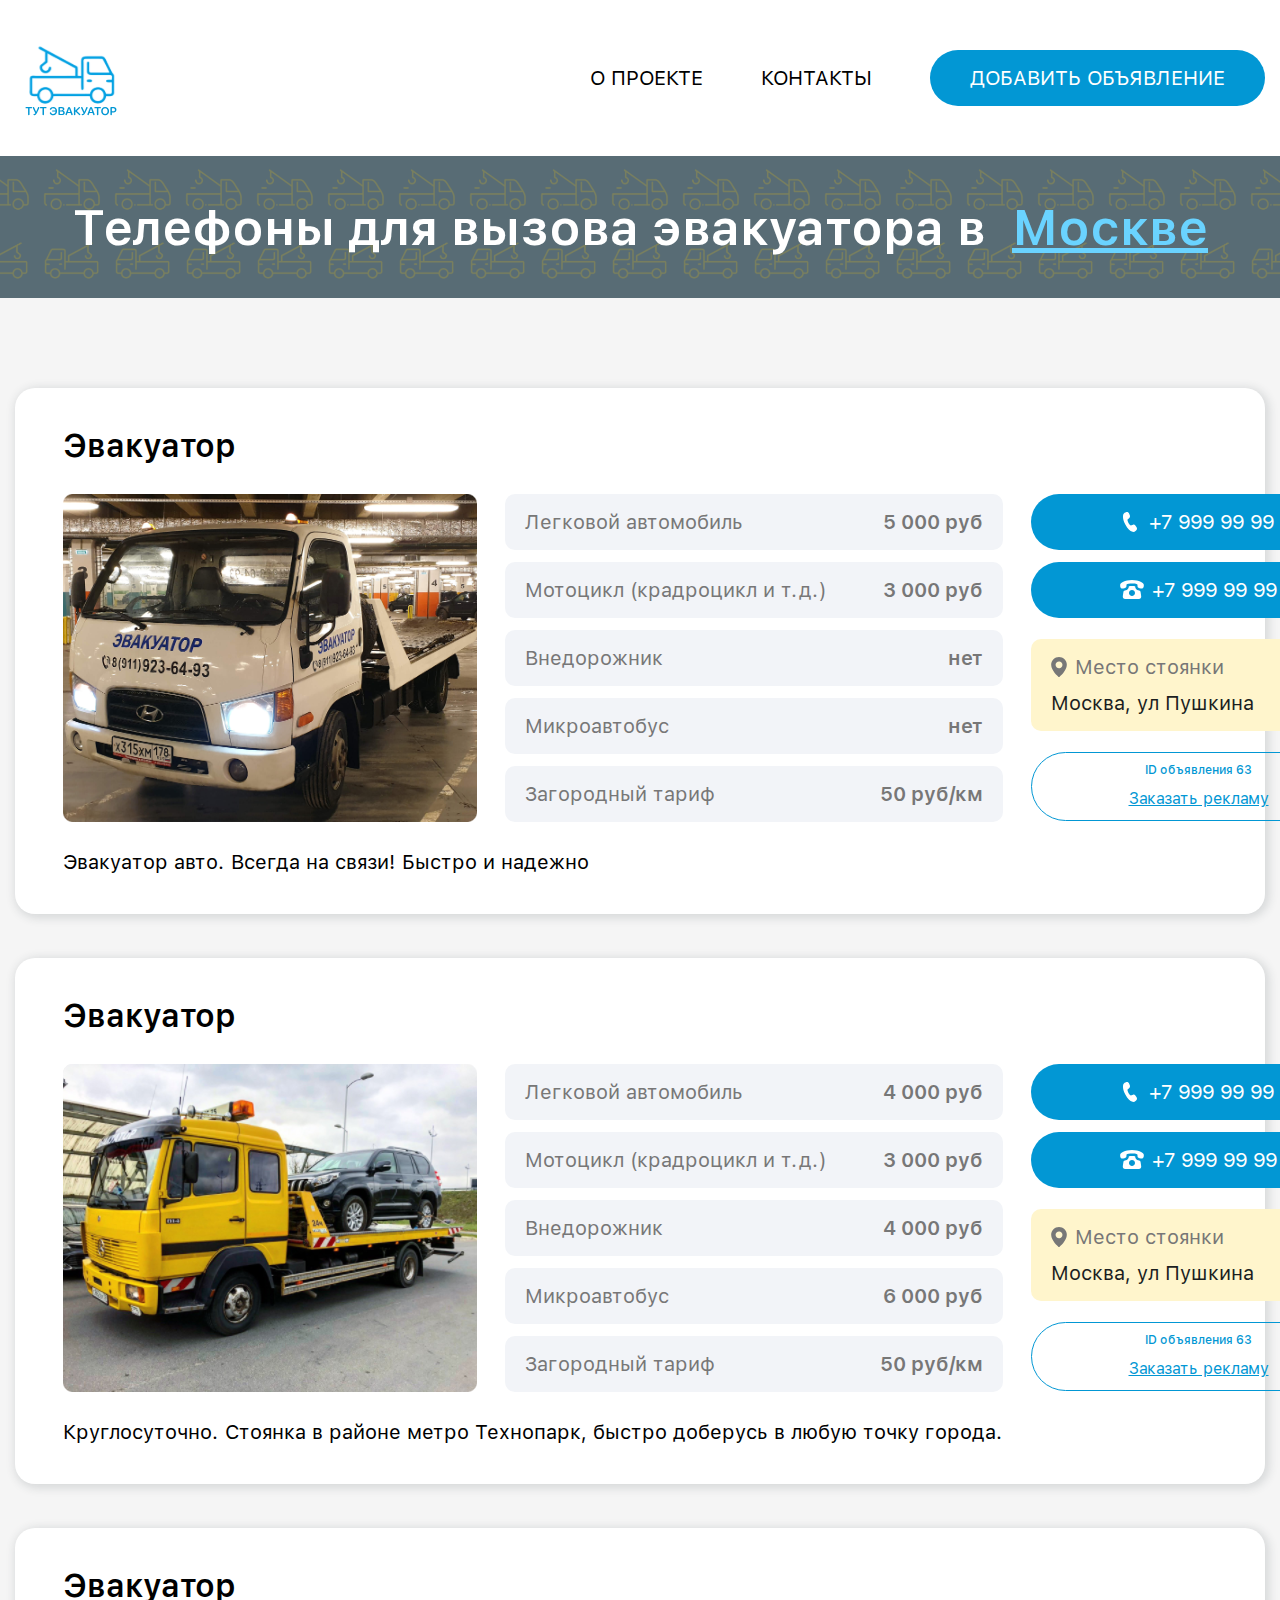
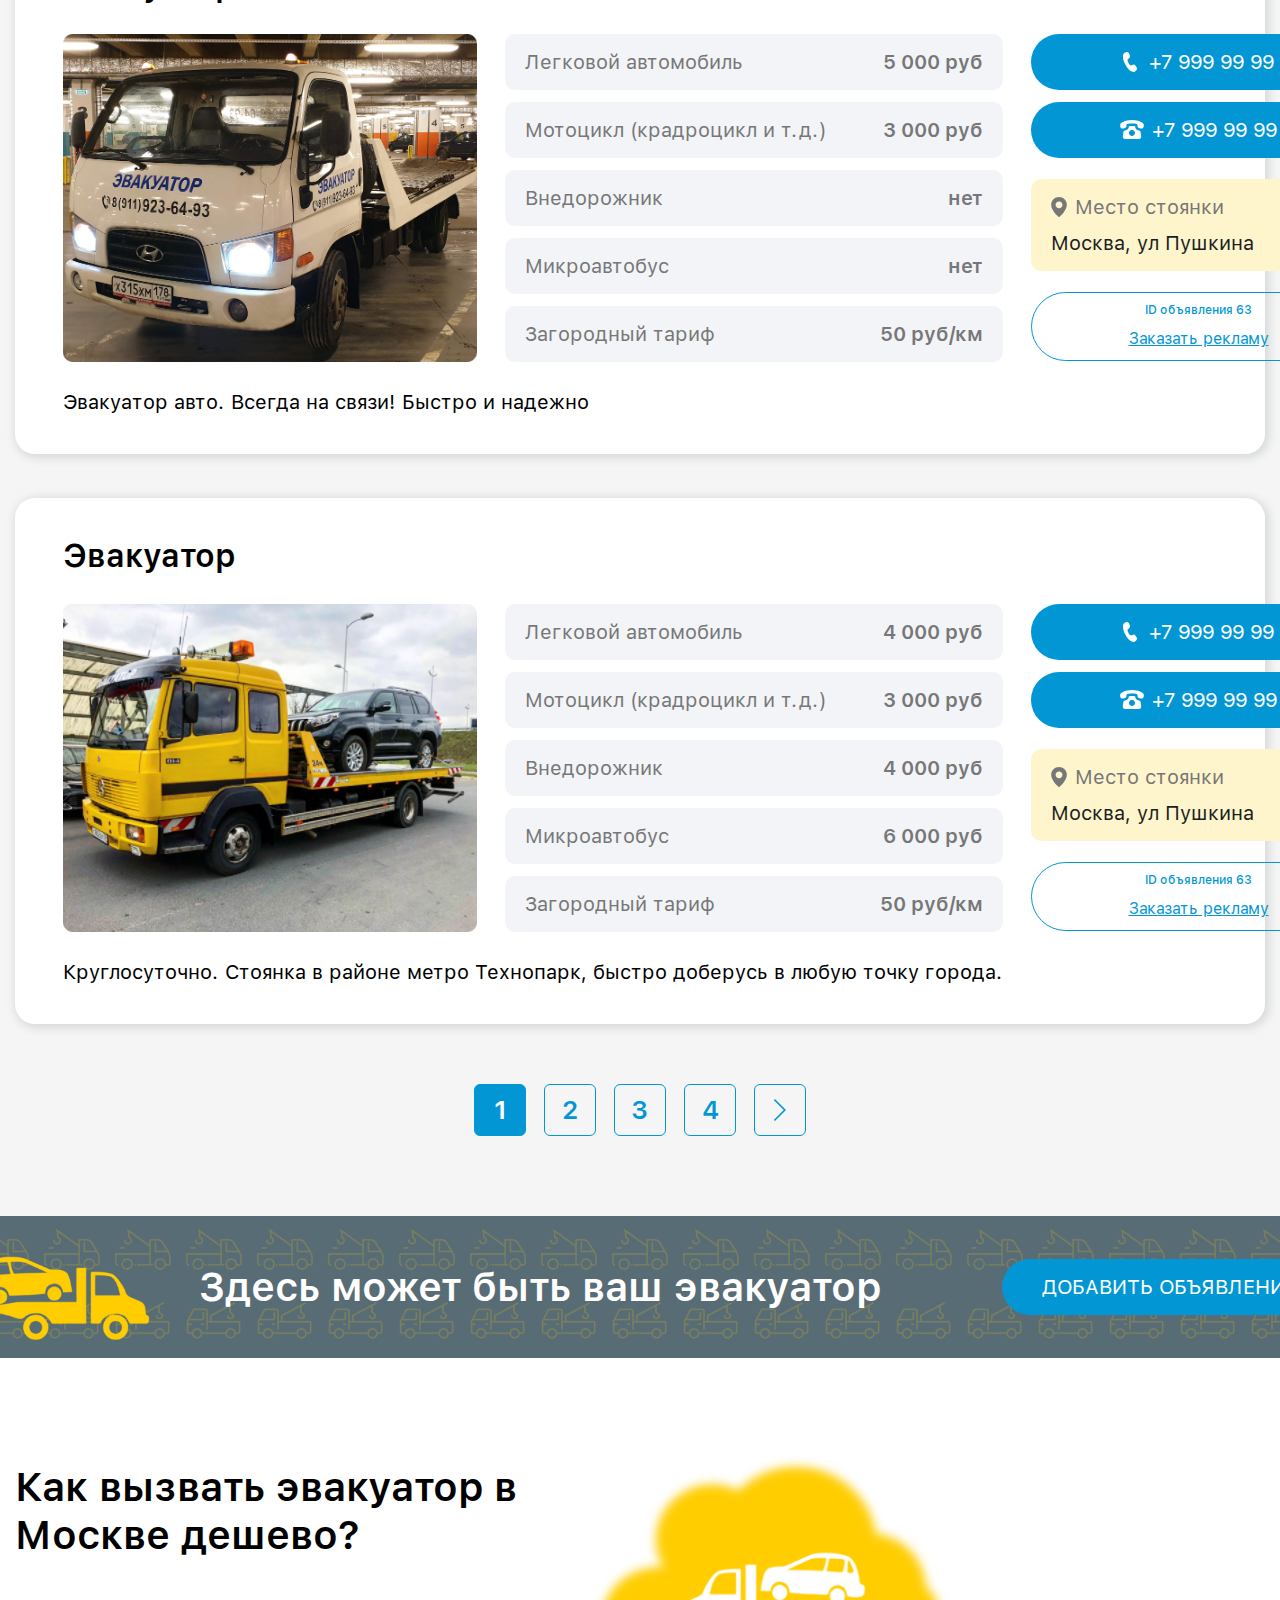
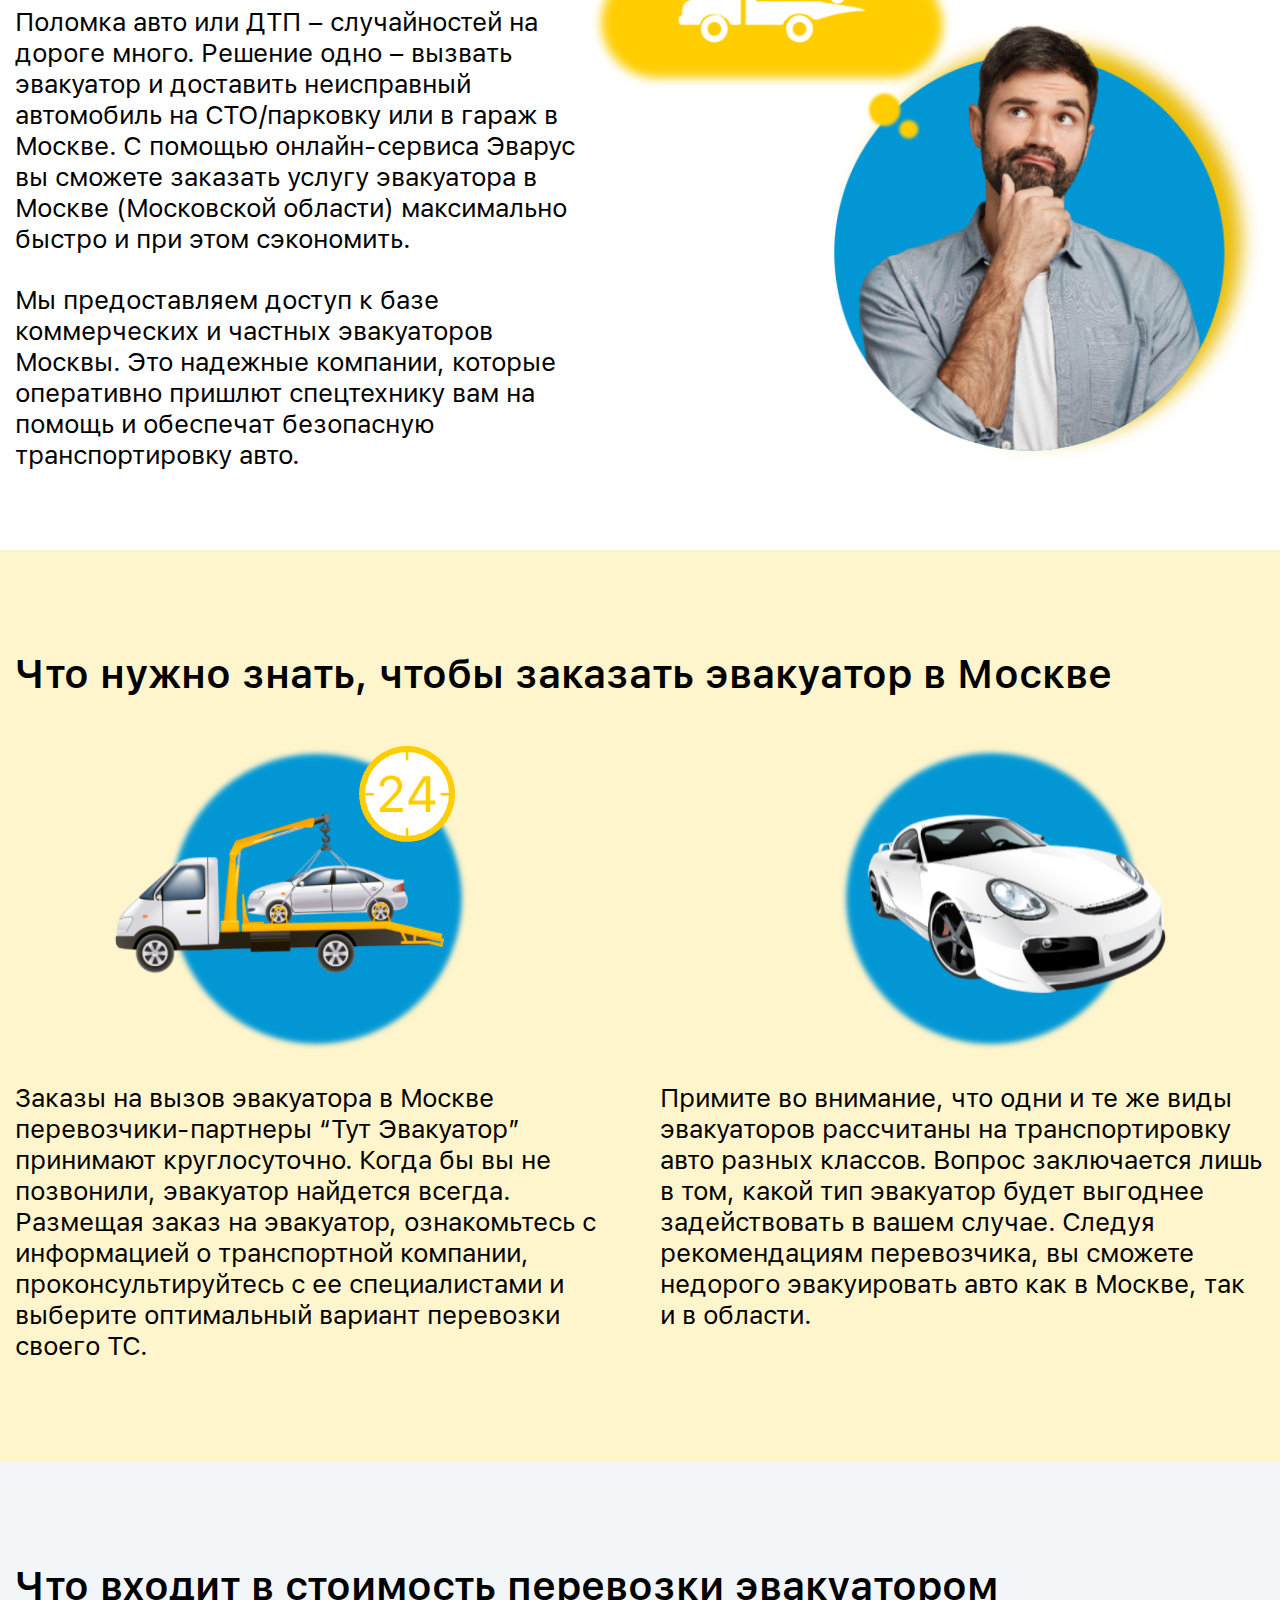
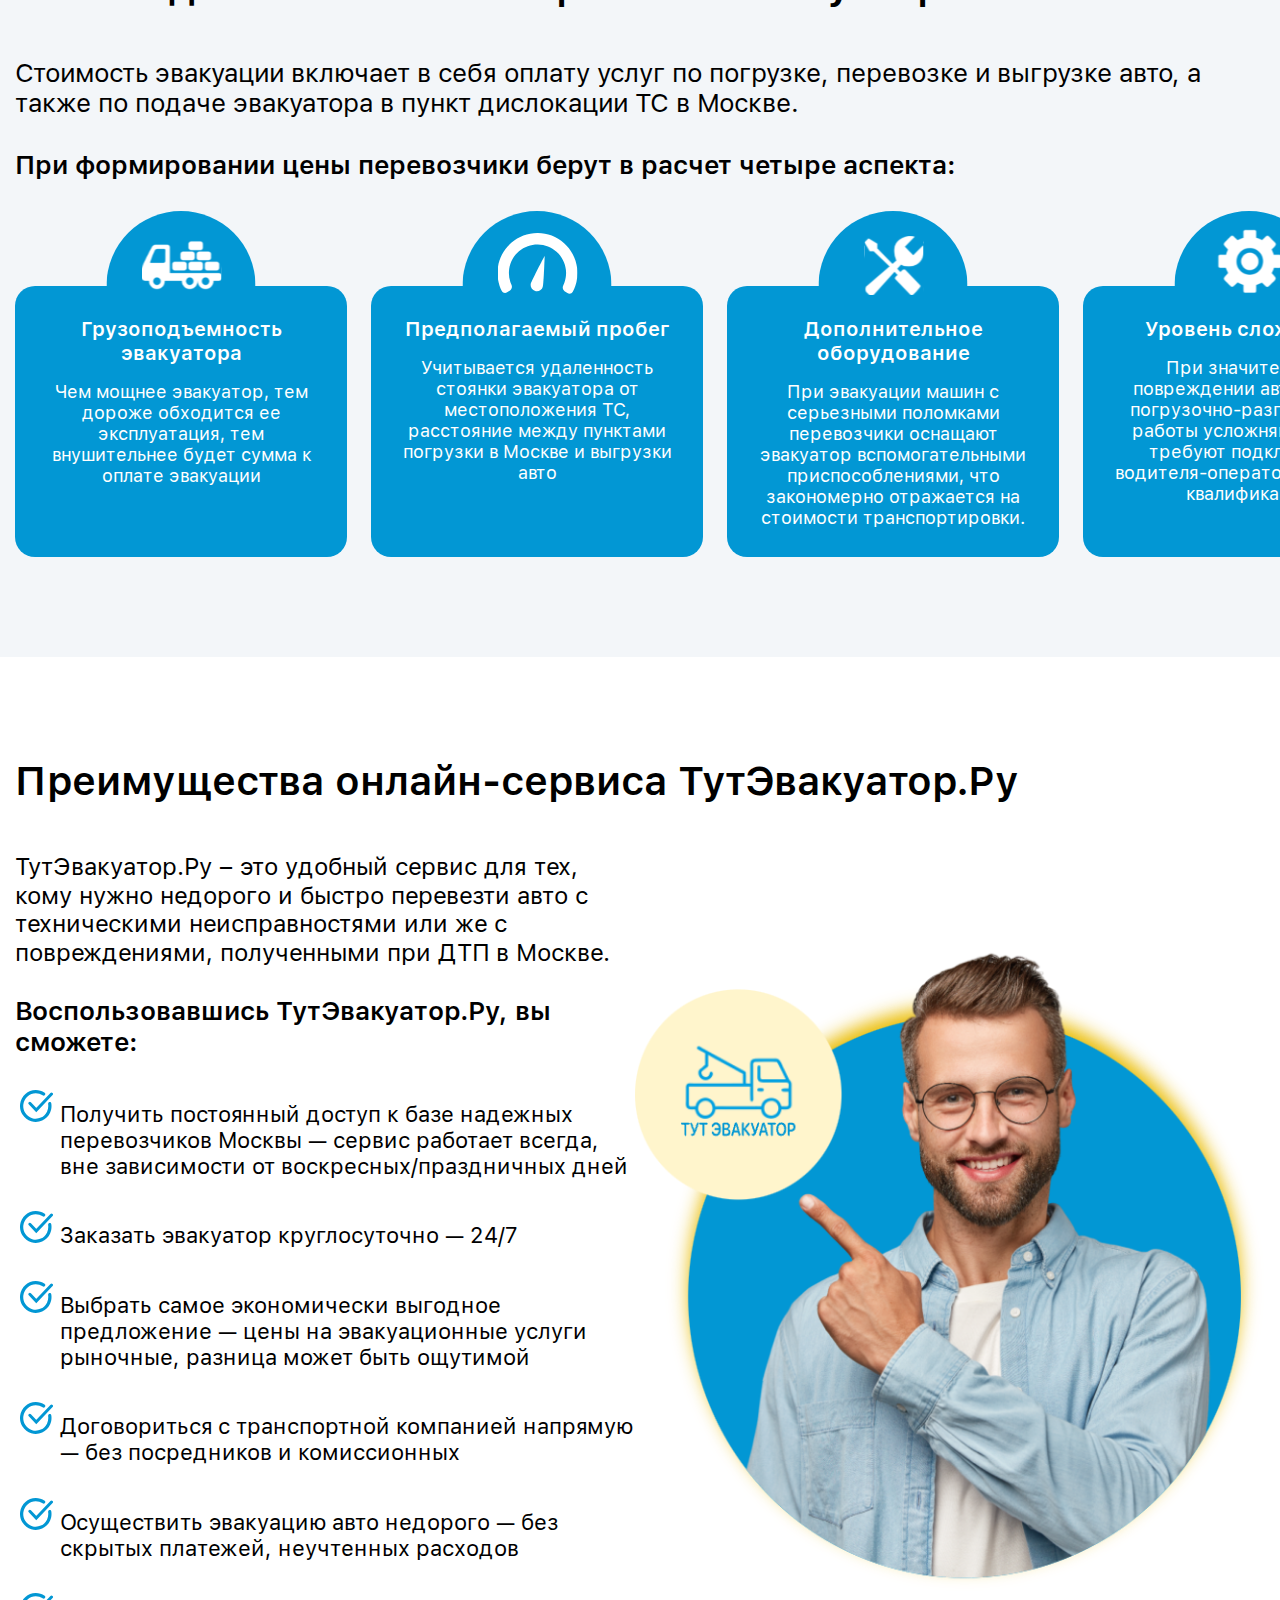
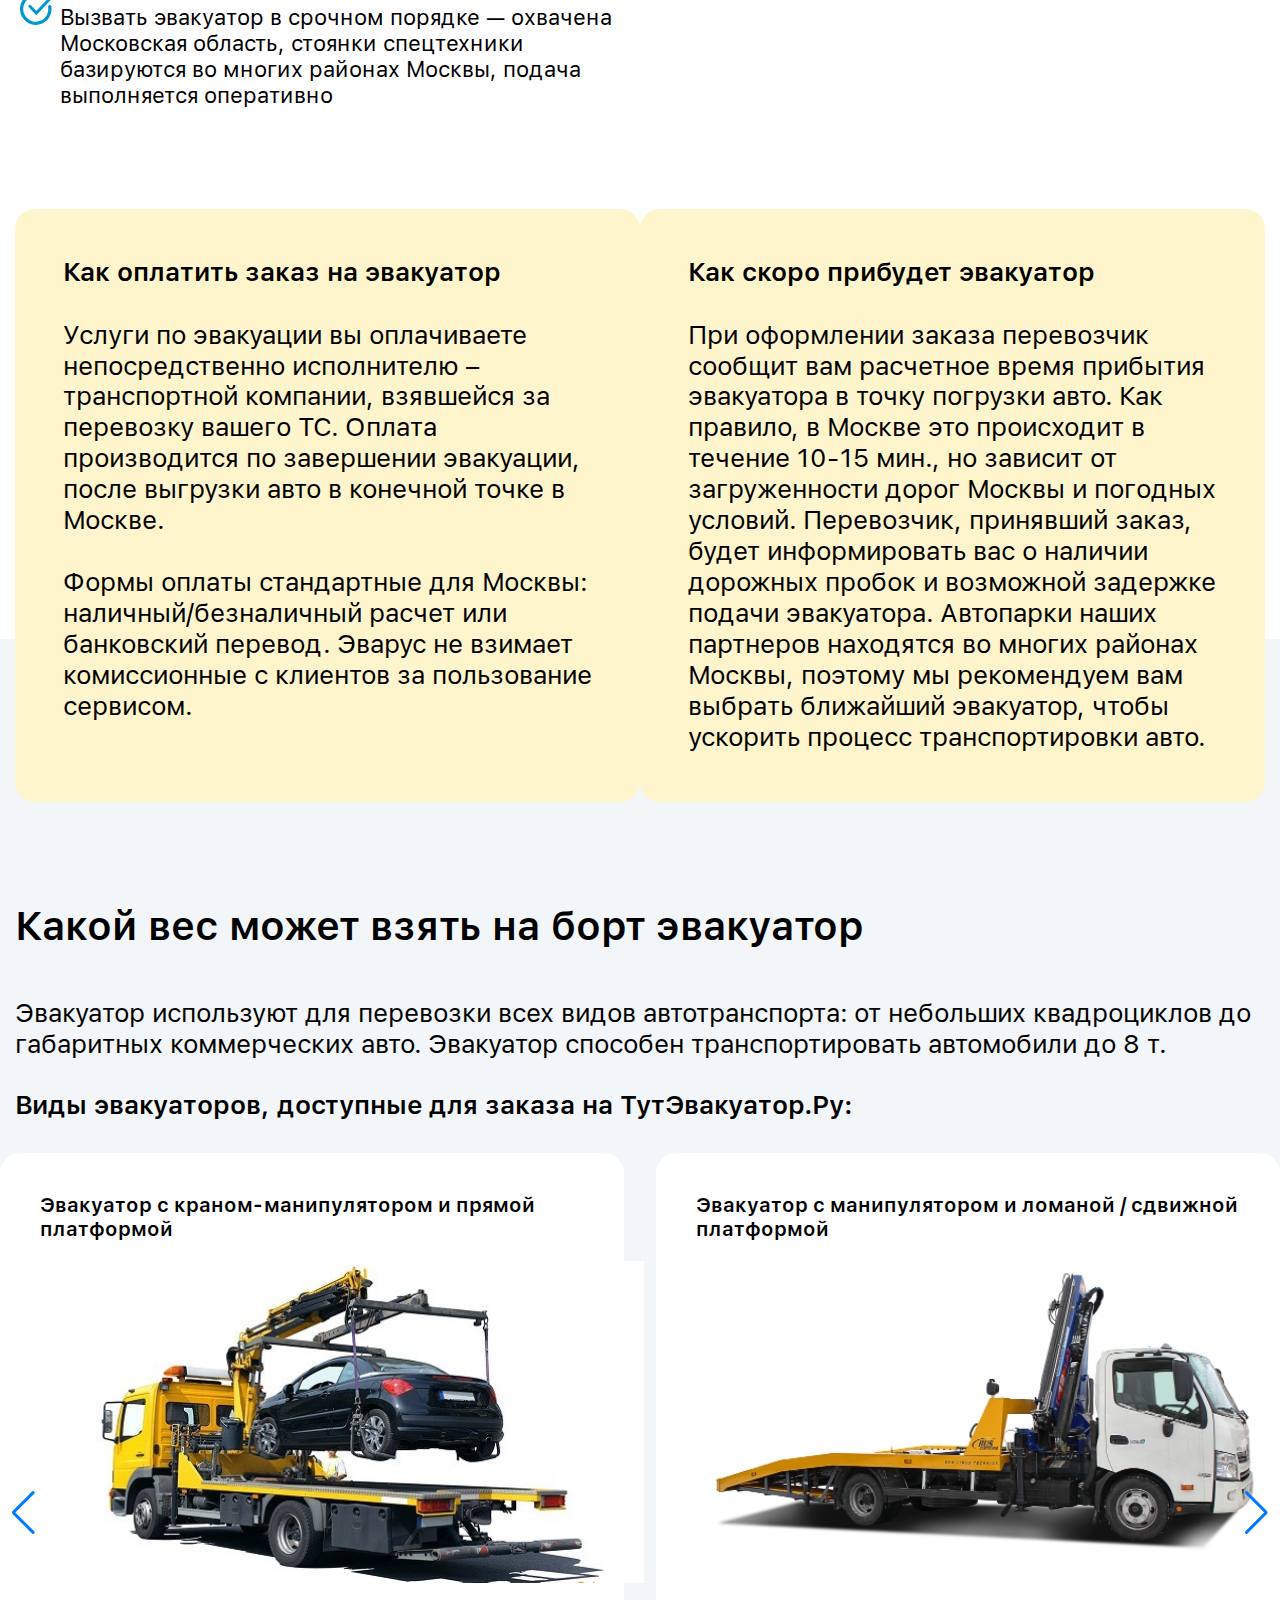
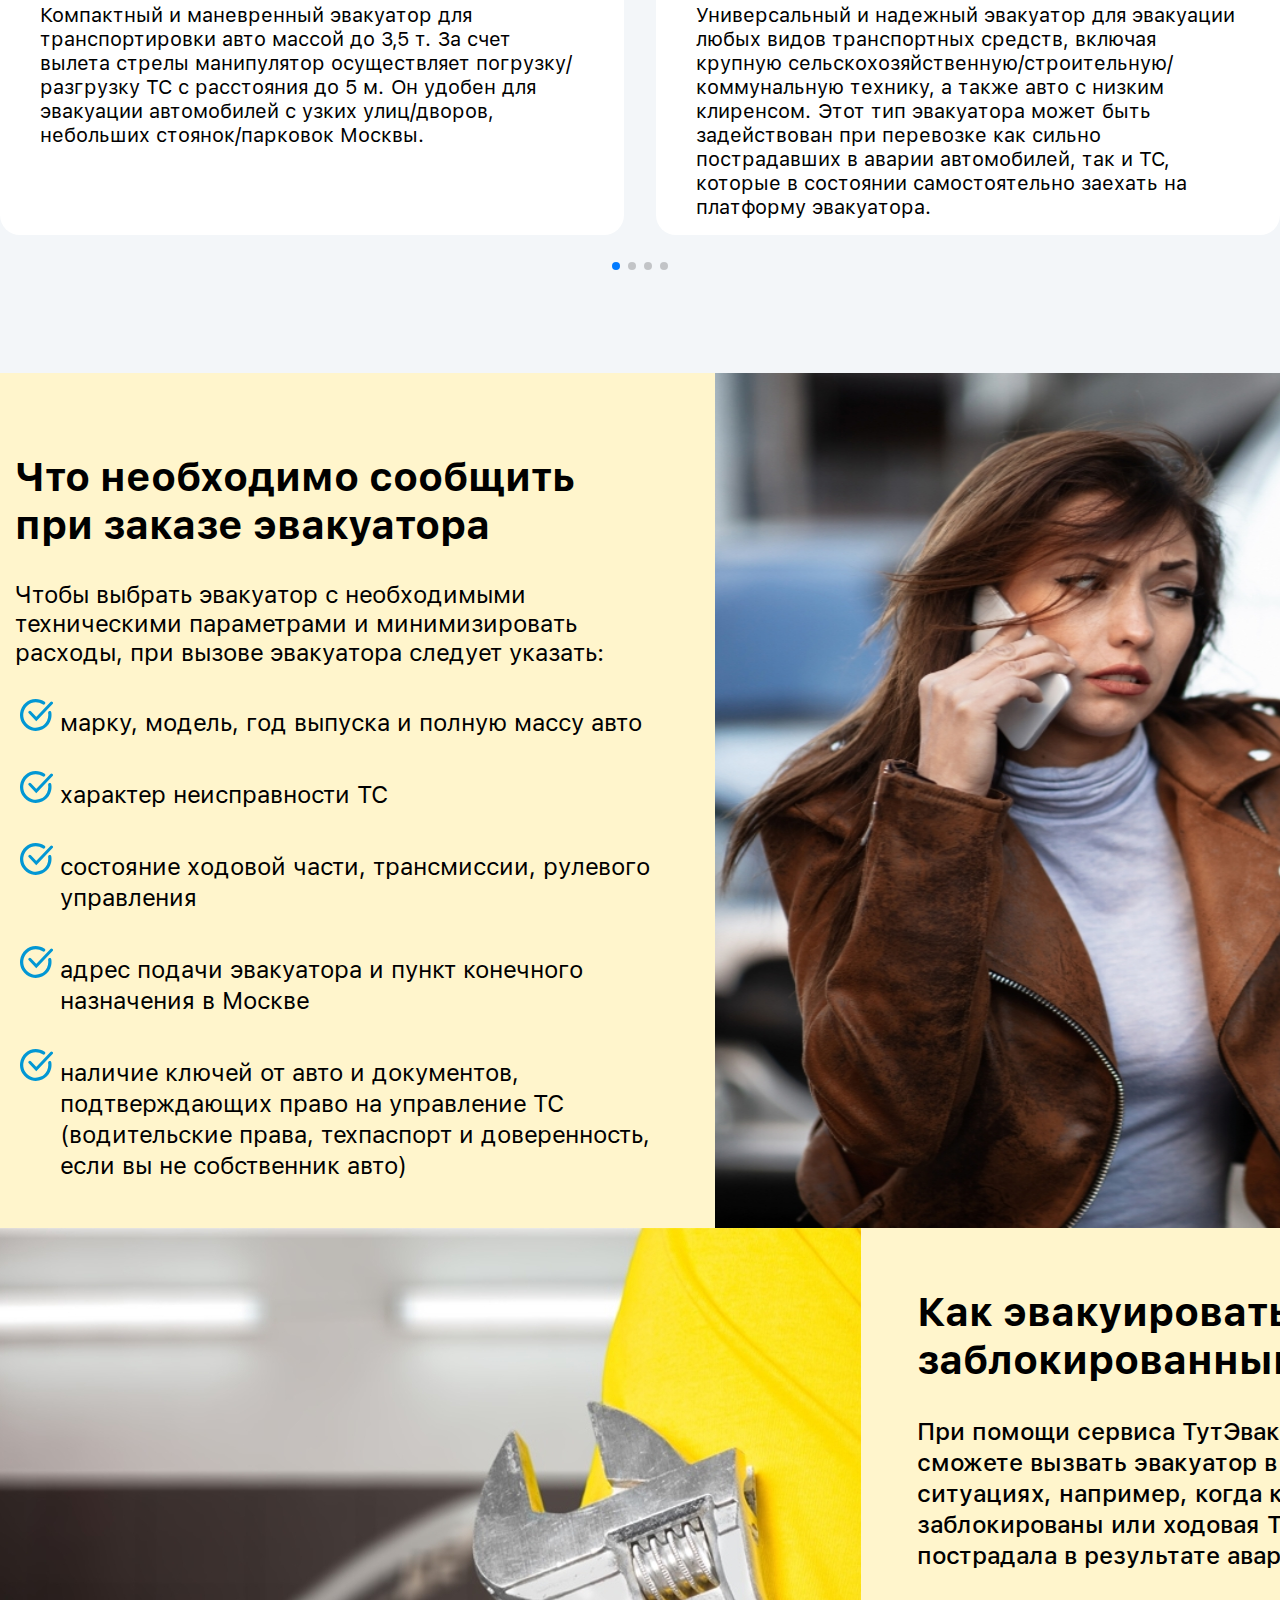
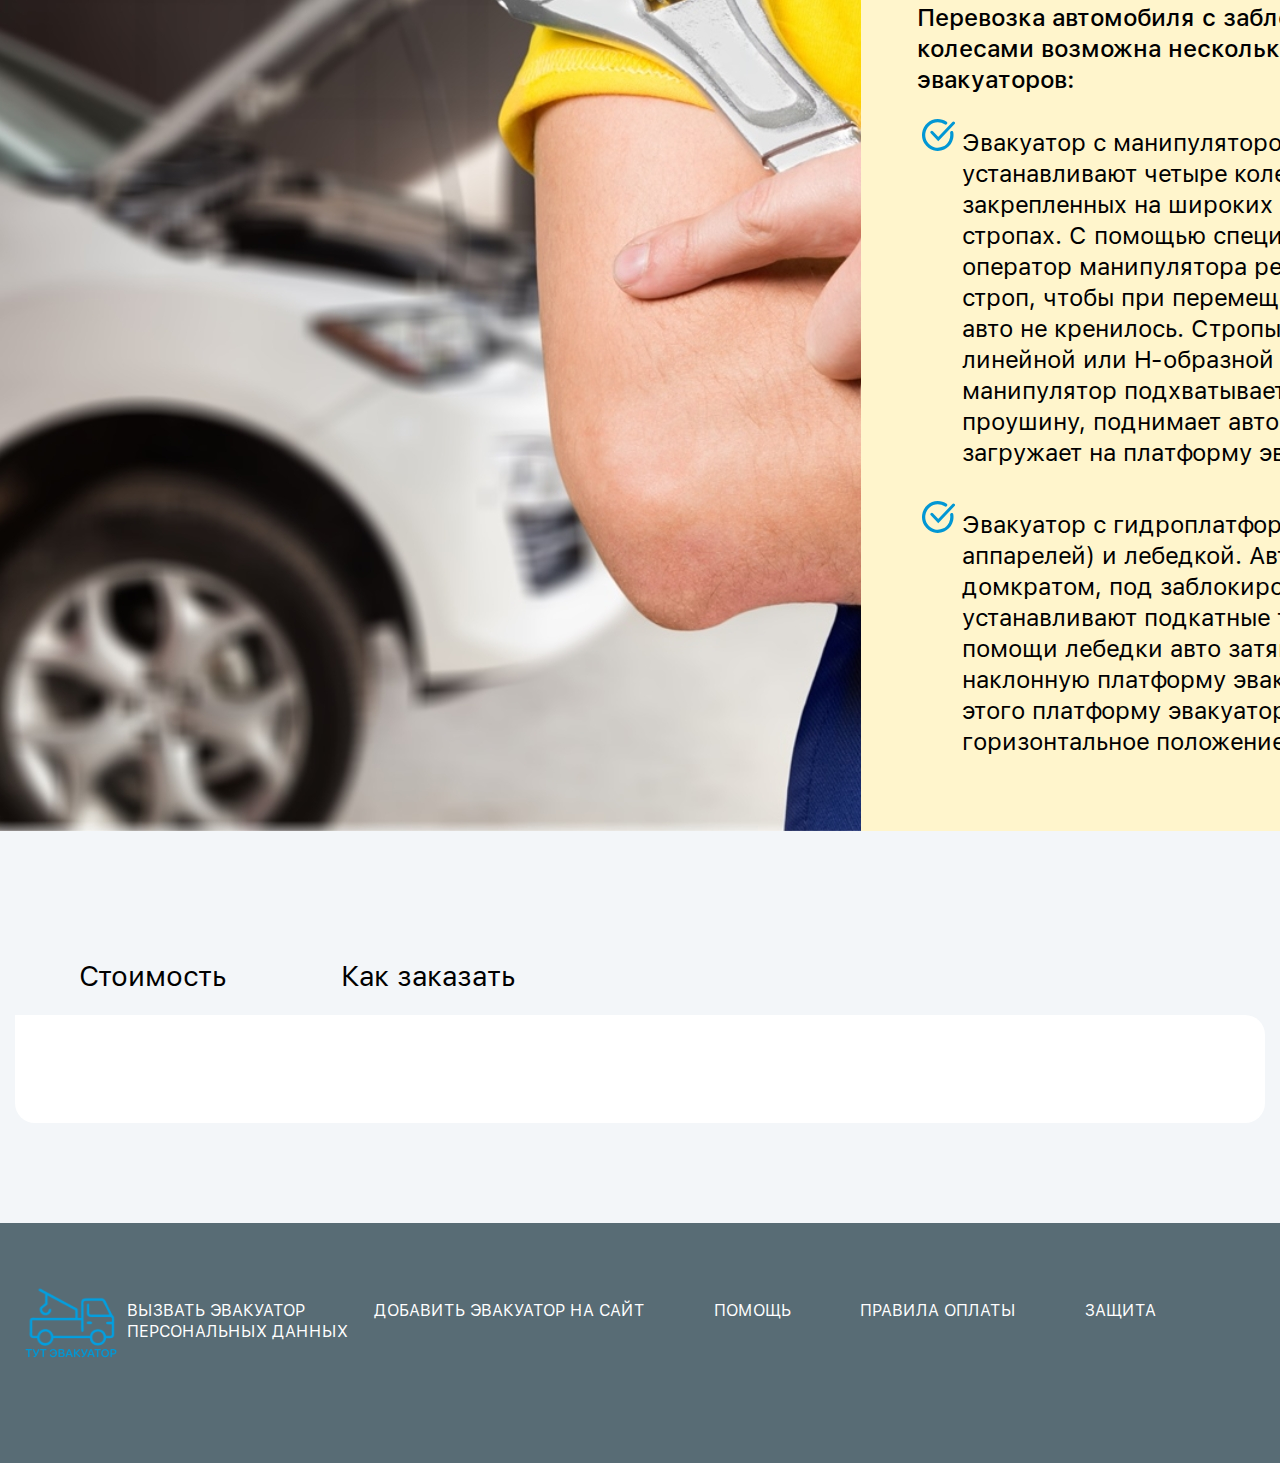
==== commit ea5e8bbe: "Finished with responsive header block" ====
--- a/index.html
+++ b/index.html
@@ -17,20 +17,28 @@
 			<div class="header_container">
 				<div class="header__content">
 					<a href="./index.html"><img class="header__logo" src="./assets/img/Logo.svg"></img></a>
+					<div class="burger__list">
+						<a href="##"><span>о проекте</span></a>
+						<a href="##"><span>контакты</span></a>
+						<a href="./advertisement.html" style="text-transform: uppercase;" class="default__btn burger__btn">
+							Добавить объявление
+						</a>
+					</div>
 					<div class="header__menu menu">
-						<div class="menu__icon icon-menu">
-							<a href="##"><span>о проекте</span></a>
-							<a href="##"><span>контакты</span></a>
-						</div>
 						<nav class="menu__body">
 							<ul class="menu__list">
 								<li><a href="##" style="text-transform: uppercase;" class="menu__link">о проекте</a></li>
 								<li><a href="##" style="text-transform: uppercase;" class="menu__link">контакты</a></li>
 							</ul>
 						</nav>
-						<a href="./advertisement.html" style="text-transform: uppercase;"
-							class="default__btn header__btn">Добавить
-							объявление</a>
+						<a href="./advertisement.html" style="text-transform: uppercase;" class="default__btn header__btn">
+							Добавить объявление
+						</a>
+					</div>
+					<div class="icon-menu">
+						<span></span>
+						<span></span>
+						<span></span>
 					</div>
 				</div>
 			</div>
--- a/css/style.css
+++ b/css/style.css
@@ -112,7 +112,11 @@
   gap: 135px;
 }
 
-.menu__icon {
+.burger__list {
+  display: none;
+}
+
+.icon-menu {
   display: none;
 }
 
@@ -154,6 +158,98 @@
   background-color: var(--darkblue-color);
 }
 
+.icon-menu.active span:nth-child(1) {
+  width: 100%;
+  top: 14px;
+  transform: rotate(45deg);
+}
+.icon-menu.active span:nth-child(2) {
+  width: 100%;
+  transform: scale(0);
+}
+.icon-menu.active span:nth-child(3) {
+  width: 100%;
+  bottom: 13px;
+  transform: rotate(-45deg);
+}
+
+@media (max-width: 1400.98px) {
+  .menu__list :not(:last-child) {
+    margin-right: 58px;
+  }
+  .menu {
+    gap: 58px;
+  }
+}
+@media (max-width: 968.98px) {
+  .menu {
+    display: none;
+  }
+  .icon-menu {
+    position: relative;
+    display: inline-block;
+    width: 40px;
+    height: 32px;
+  }
+  .icon-menu span {
+    transition: all 0.5s ease 0s;
+  }
+  .icon-menu span:nth-child(1) {
+    position: absolute;
+    width: 100%;
+    top: 0;
+    height: 5px;
+    background-color: var(--black-color);
+  }
+  .icon-menu span:nth-child(2) {
+    position: absolute;
+    width: 100%;
+    top: 14px;
+    height: 5px;
+    background-color: var(--black-color);
+  }
+  .icon-menu span:nth-child(3) {
+    position: absolute;
+    width: 100%;
+    bottom: 0;
+    height: 5px;
+    background-color: var(--black-color);
+  }
+  .burger__list {
+    transform: translateY(-100%);
+    gap: 40px;
+  }
+  .burger__list > a > span {
+    color: var(--black-color);
+    font-size: 20px;
+    font-weight: 400;
+    line-height: 120%;
+    text-transform: uppercase;
+  }
+  .burger__list.active {
+    transition: all 0.3s ease 0s;
+    display: flex;
+    position: absolute;
+    width: 100%;
+    left: 0;
+    height: 143px;
+    top: 156px;
+    z-index: 999;
+    align-items: center;
+    justify-content: center;
+    background-color: var(--white-color);
+    transform: translateY(0%);
+  }
+}
+@media (max-width: 767.98px) {
+  .header__content {
+    height: 116px;
+  }
+  .burger__list.active {
+    height: 143px;
+    top: 116px;
+  }
+}
 :root {
   --white-color: #ffffff;
   --blue-color: #0297d4;
@@ -208,6 +304,12 @@
   padding: 0 15px;
 }
 
+[class*="&_container"] {
+  max-width: 828px;
+  margin: 0 auto;
+  padding: 0 15px;
+}
+
 body._lock {
   overflow: hidden;
 }
@@ -252,7 +354,8 @@
   color: var(--bluetext-color);
 }
 
-.banner-bg h1 {
+.banner-bg h1,
+.banner-bg h2 {
   position: absolute;
   width: 100%;
   height: 100%;
@@ -476,6 +579,20 @@
   padding: 13px 10px 10px 10px;
 }
 
+@media (max-width: 1168.98px) {
+  .banner-bg h1,
+  .banner-bg h2 {
+    font-size: 35px;
+    line-height: 120%;
+  }
+}
+@media (max-width: 824.98px) {
+  .banner-bg h1,
+  .banner-bg h2 {
+    flex-wrap: wrap;
+    font-size: 25px;
+  }
+}
 .callCheaply__banner {
   position: relative;
 }
@@ -1086,6 +1203,237 @@
   background-position: left center;
 }
 
+.form__info {
+  padding: 60px 0;
+  margin: 0 auto;
+  display: flex;
+  align-items: center;
+  gap: 8px;
+}
+.form__info > p {
+  color: var(--dark-color);
+  font-size: 26px;
+  font-weight: 400;
+  line-height: 119.2307692308%;
+}
+.form__info > p > span {
+  font-weight: 600;
+}
+
+.form__body {
+  display: flex;
+  flex-direction: column;
+  gap: 28px;
+  margin-bottom: 53px;
+}
+
+.form__item {
+  display: flex;
+  flex-direction: column;
+  gap: 12px;
+}
+.form__item > select {
+  font-size: 24px;
+  font-weight: 400;
+  line-height: 119.2307692308%;
+  text-align: left;
+  background-repeat: no-repeat;
+  background-position: right center;
+}
+.form__item > select > option {
+  font-size: 26px;
+  font-weight: 400;
+  line-height: 119.2307692308%;
+  text-align: left;
+}
+
+select {
+  -webkit-appearance: none;
+     -moz-appearance: none;
+          appearance: none;
+  padding-right: 20px;
+}
+
+select::-ms-expand {
+  display: none;
+}
+
+.form__label {
+  color: #4a585e;
+  font-size: 22px;
+  font-weight: 400;
+  line-height: 118.1818181818%;
+  text-align: left;
+}
+
+.form__input {
+  box-sizing: border-box;
+  border: 0.5px solid var(--blue-color);
+  border-radius: 10px;
+  background: var(--white-color);
+  padding: 12px 24px;
+  height: 56px;
+  font-size: 22px;
+}
+.form__input::-moz-placeholder {
+  color: #b3c8d1;
+  font-size: 22px;
+  font-weight: 400;
+  line-height: 140.9090909091%;
+  text-align: left;
+}
+.form__input::placeholder {
+  color: #b3c8d1;
+  font-size: 22px;
+  font-weight: 400;
+  line-height: 140.9090909091%;
+  text-align: left;
+}
+
+input::-webkit-outer-spin-button,
+input::-webkit-inner-spin-button {
+  -webkit-appearance: none;
+  margin: 0;
+}
+
+.hr-bar {
+  display: flex;
+  justify-content: space-between;
+  margin-bottom: 53px;
+}
+.hr-bar > hr {
+  border: 1px solid var(--blue-color);
+  max-width: 582px;
+}
+.hr-bar > span {
+  color: #4a585e;
+  font-size: 26px;
+  font-weight: 400;
+  line-height: 119.2307692308%;
+}
+
+textarea {
+  resize: none;
+}
+
+.form__textarea {
+  box-sizing: border-box;
+  border: 0.5px solid var(--blue-color);
+  border-radius: 10px;
+  background: var(--white-color);
+  width: 798px;
+  height: 346px;
+  font-size: 26px;
+  padding: 11px 24px 12px 24px;
+}
+.form__textarea::-moz-placeholder {
+  color: #b3c8d1;
+  font-size: 22px;
+  font-weight: 400;
+  line-height: 119.2307692308%;
+}
+.form__textarea::placeholder {
+  color: #b3c8d1;
+  font-size: 22px;
+  font-weight: 400;
+  line-height: 119.2307692308%;
+}
+
+.price__item-col {
+  display: flex;
+  align-items: center;
+  justify-content: space-between;
+}
+.price__item-col > input {
+  width: 322px;
+}
+.price__item-col > div > span {
+  margin-left: 12px;
+  color: #4a585e;
+  font-size: 22px;
+  font-weight: 400;
+  line-height: 118.1818181818%;
+}
+.price__item-col > div > input[type=checkbox] {
+  width: 24px;
+  height: 24px;
+  -moz-appearance: none;
+       appearance: none;
+  -webkit-appearance: none;
+  background-color: initial;
+  border: 1px solid var(--blue-color);
+  border-radius: 4px;
+  cursor: pointer;
+  position: relative;
+}
+.price__item-col > div > input[type=checkbox]:checked::after {
+  content: url("../../assets/icon/checked.svg");
+  position: absolute;
+  left: 3px;
+  top: 2px;
+}
+
+input[type=file] {
+  width: 335px;
+  height: 56px;
+  box-sizing: border-box;
+  border: 2px solid var(--blue-color);
+  border-radius: 50px;
+  padding: 16px 36px;
+  background-color: inherit;
+  color: var(--blue-color);
+  font-size: 20px;
+  font-weight: 600;
+  line-height: 120%;
+  text-transform: uppercase;
+}
+
+input[type=file] {
+  display: none;
+}
+
+.custom-file-upload {
+  text-align: center;
+  width: 335px;
+  height: 56px;
+  box-sizing: border-box;
+  border: 2px solid var(--blue-color);
+  border-radius: 50px;
+  padding: 16px 36px;
+  background-color: inherit;
+  color: var(--blue-color);
+  font-size: 20px;
+  font-weight: 600;
+  line-height: 120%;
+  text-transform: uppercase;
+  cursor: pointer;
+  margin-bottom: 7px;
+}
+
+.item-confirm {
+  display: flex;
+  flex-direction: row;
+  align-items: flex-start;
+}
+.item-confirm > span {
+  color: #4a585e;
+  font-size: 22px;
+  font-weight: 400;
+  line-height: 118.1818181818%;
+}
+
+.confirm-body {
+  margin-bottom: 0;
+}
+
+.advertisment__btn {
+  display: flex;
+  justify-content: center;
+  margin: 0 auto;
+  margin-top: 24px;
+  margin-bottom: 80px;
+}
+
 @font-face {
   font-family: "SFProRounded";
   src: url("../../assets/fonts/SF-Pro-Rounded-Semibold.woff2") format("woff2");
